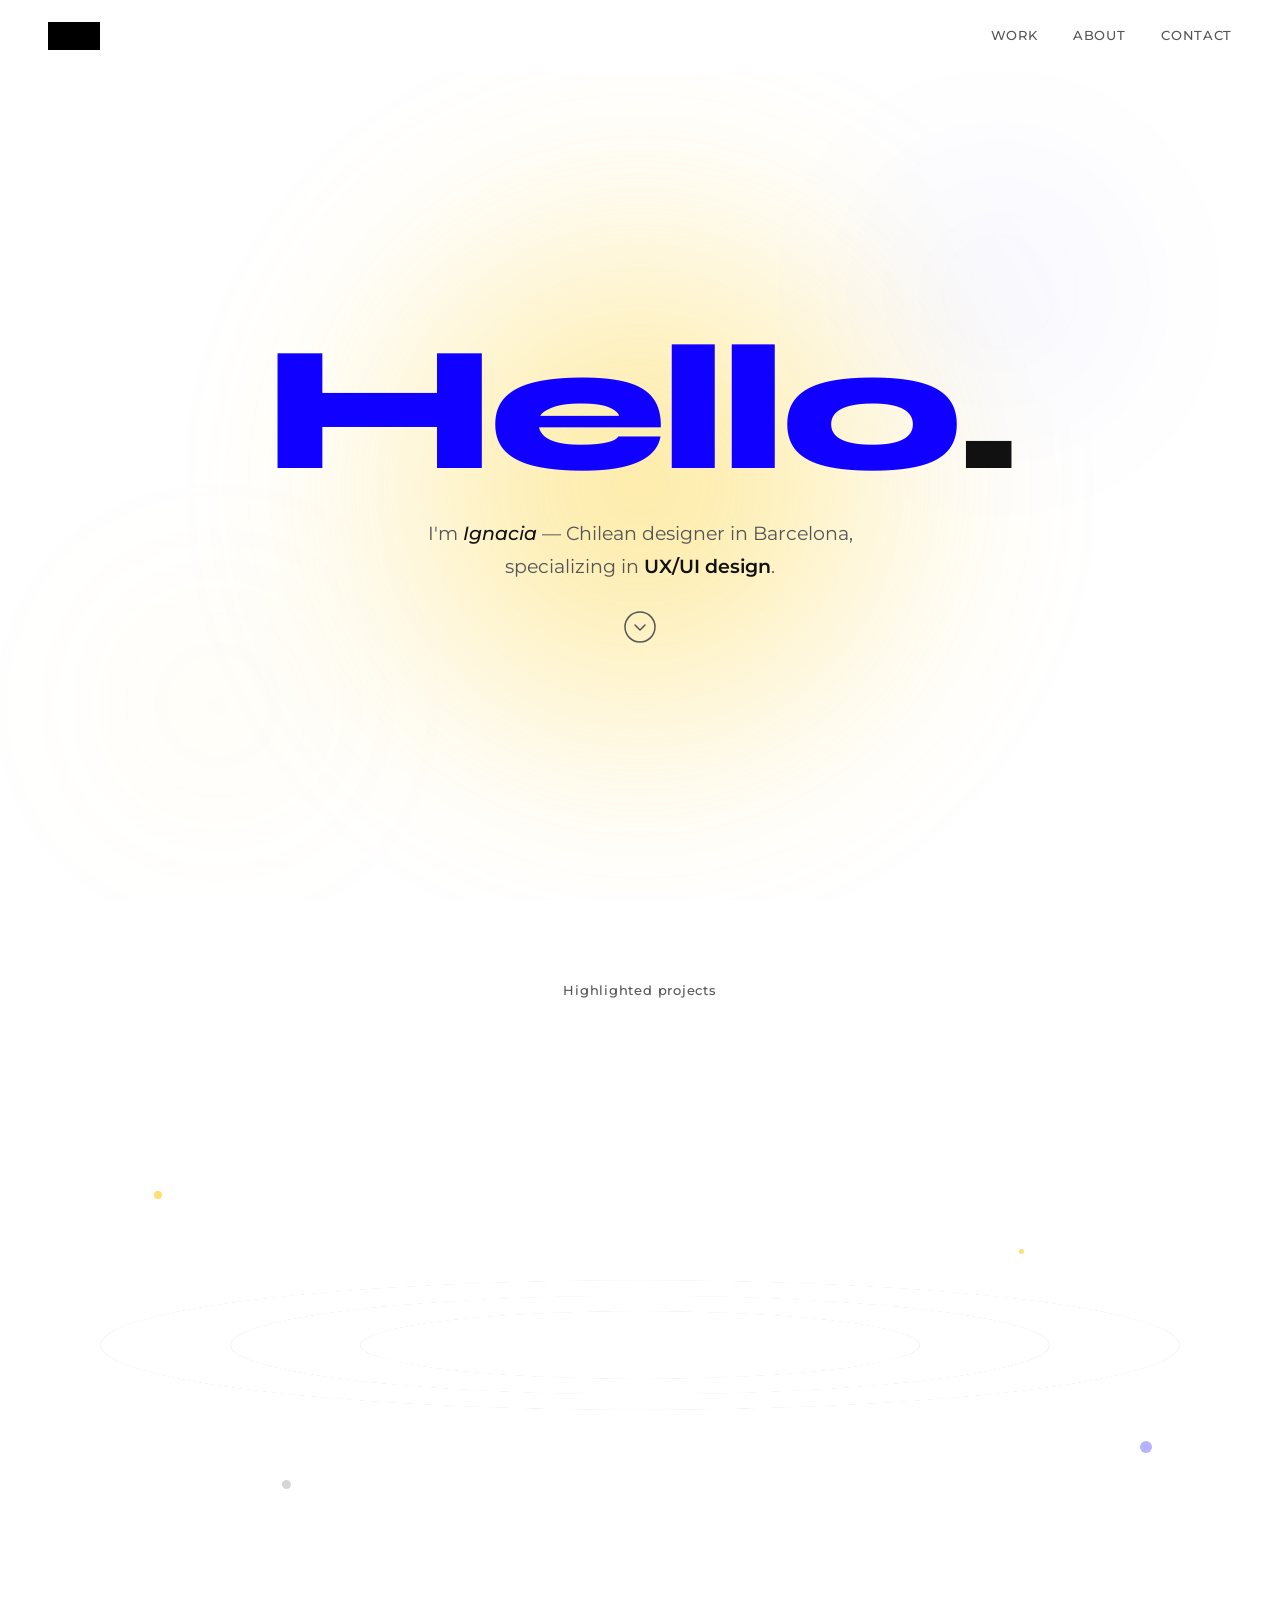
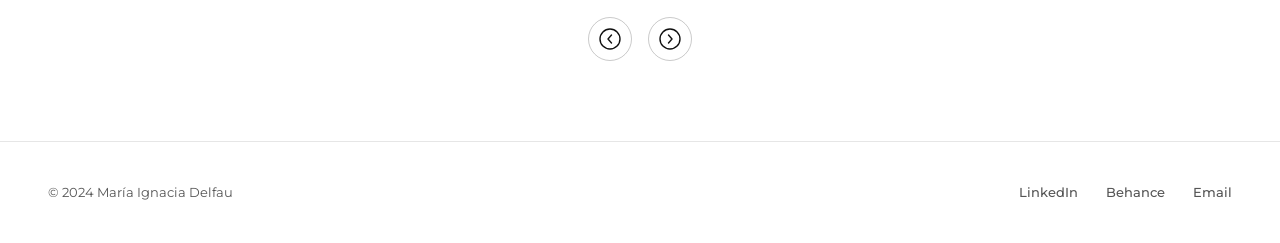
==== index.html @ 98145376 "Update index.html" ====
<!DOCTYPE html>
<html lang="en">
<head>
  <meta charset="UTF-8" />
  <meta name="viewport" content="width=device-width, initial-scale=1.0" />
  <meta name="description" content="María Ignacia Delfau — UX/UI Designer based in Barcelona" />
  <title>María Ignacia Delfau — UX/UI Designer</title>
  <link rel="stylesheet" href="css/style.css" />
  <link rel="preconnect" href="https://fonts.googleapis.com" />
  <link rel="preconnect" href="https://fonts.gstatic.com" crossorigin />
  <link href="https://fonts.googleapis.com/css2?family=Montserrat:ital,wght@0,300;0,400;0,500;0,600;1,400&family=Syne:wght@700;800&display=swap" rel="stylesheet" />
</head>
<body>

  <!-- NAV -->
  <header role="banner">
    <nav class="nav" aria-label="Main navigation">
      <a href="index.html" class="nav-logo" aria-label="Home">
        <img src="assets/images/logo.png" alt="María Ignacia Delfau" class="logo-img" />
      </a>
      <div class="nav-links">
        <a href="#work">Work</a>
        <a href="about.html">About</a>
        <a href="mailto:hello@mid.design">Contact</a>
      </div>
      <button class="nav-toggle" aria-label="Toggle menu" aria-expanded="false" aria-controls="mobile-menu">
        <span></span><span></span>
      </button>
    </nav>
    <div class="mobile-menu" id="mobile-menu" aria-hidden="true">
      <a href="#work">Work</a>
      <a href="about.html">About</a>
      <a href="mailto:hello@mid.design">Contact</a>
    </div>
  </header>

  <main id="main-content">

    <!-- ======= HERO ======= -->
    <section class="hero" aria-label="Introduction">
      <div class="gradient-bg" aria-hidden="true">
        <div class="orb orb-1"></div>
        <div class="orb orb-2"></div>
        <div class="orb orb-3"></div>
      </div>
      <div class="hero-content">
        <h1 class="hello-word" aria-label="Hello">
          <span class="h-letter" style="--i:0">H</span><span
          class="h-letter" style="--i:1">e</span><span
          class="h-letter" style="--i:2">l</span><span
          class="h-letter" style="--i:3">l</span><span
          class="h-letter h-o" style="--i:4">o<span class="face-bubble" aria-hidden="true"><img src="assets/images/face.jpg" alt="" /></span></span><span
          class="h-period" style="--i:5" aria-hidden="true">.</span>
        </h1>
        <p class="hero-sub">
          I'm <em>Ignacia</em> — Chilean designer in Barcelona,<br />
          specializing in <strong>UX/UI design</strong>.
        </p>
        <a href="#work" class="hero-scroll" aria-label="Scroll to work">
          <svg width="32" height="32" viewBox="0 0 32 32" fill="none" aria-hidden="true">
            <circle cx="16" cy="16" r="15" stroke="currentColor" stroke-width="1.5"/>
            <path d="M11 14l5 5 5-5" stroke="currentColor" stroke-width="1.5" stroke-linecap="round" stroke-linejoin="round"/>
          </svg>
        </a>
      </div>
    </section>

    <!-- ======= SOLAR CAROUSEL ======= -->
    <section class="work-section" id="work" aria-label="Selected work">
      <p class="carousel-label" aria-hidden="true">Highlighted projects</p>
      <div class="carousel-title-wrap">
        <h2 class="carousel-active-title" id="carousel-title">&nbsp;</h2>
      </div>

      <div class="solar-wrap">
        <!-- Decorative orbital rings -->
        <div class="orbit-deco" aria-hidden="true">
          <div class="ring ring-1"></div>
          <div class="ring ring-2"></div>
          <div class="ring ring-3"></div>
          <!-- Floating dots (planets) -->
          <div class="planet p-1"></div>
          <div class="planet p-2"></div>
          <div class="planet p-3"></div>
          <div class="planet p-4"></div>
        </div>

        <div class="solar-track" id="solar-track" role="list">
          <!-- Cards injected by JS -->
        </div>
      </div>

      <div class="carousel-controls" role="group" aria-label="Carousel navigation">
        <button class="carousel-btn" id="carousel-prev" aria-label="Previous project">
          <svg width="22" height="22" viewBox="0 0 22 22" fill="none" aria-hidden="true">
            <circle cx="11" cy="11" r="10" stroke="currentColor" stroke-width="1.4"/>
            <path d="M12.5 7L9 11l3.5 4" stroke="currentColor" stroke-width="1.4" stroke-linecap="round" stroke-linejoin="round"/>
          </svg>
        </button>
        <button class="carousel-btn" id="carousel-next" aria-label="Next project">
          <svg width="22" height="22" viewBox="0 0 22 22" fill="none" aria-hidden="true">
            <circle cx="11" cy="11" r="10" stroke="currentColor" stroke-width="1.4"/>
            <path d="M9.5 7L13 11l-3.5 4" stroke="currentColor" stroke-width="1.4" stroke-linecap="round" stroke-linejoin="round"/>
          </svg>
        </button>
      </div>

      <!-- Accessible list (screen readers only) -->
      <nav class="sr-only" aria-label="All projects" id="projects-a11y-list"></nav>
    </section>

  </main>

  <footer class="footer" role="contentinfo">
    <div class="footer-inner">
      <p class="footer-copy">© 2024 María Ignacia Delfau</p>
      <nav class="footer-links" aria-label="Footer navigation">
        <a href="https://linkedin.com" target="_blank" rel="noopener noreferrer">LinkedIn</a>
        <a href="https://behance.net" target="_blank" rel="noopener noreferrer">Behance</a>
        <a href="mailto:hello@mid.design">Email</a>
      </nav>
    </div>
  </footer>

  <!-- PASSWORD MODAL -->
  <div class="modal-overlay" id="password-modal" role="dialog" aria-modal="true" aria-labelledby="modal-title" aria-hidden="true">
    <div class="modal-box">
      <button class="modal-close" id="modal-close" aria-label="Close">
        <svg width="20" height="20" viewBox="0 0 20 20" fill="none" aria-hidden="true"><path d="M5 5l10 10M15 5l-10 10" stroke="currentColor" stroke-width="1.5" stroke-linecap="round"/></svg>
      </button>
      <h2 class="modal-title" id="modal-title">This project is private</h2>
      <p class="modal-desc">Enter the password to access <strong id="modal-project-name"></strong>.</p>
      <div class="modal-form">
        <label for="modal-password" class="sr-only">Password</label>
        <input type="password" id="modal-password" class="modal-input" placeholder="Enter password" autocomplete="current-password" />
        <button class="btn-primary" id="modal-submit">Access →</button>
      </div>
      <p class="modal-error" id="modal-error" role="alert" aria-live="polite"></p>
    </div>
  </div>

  <script src="js/main.js"></script>
</body>
</html>
---- css/style.css ----
/* ============================================================
   PORTFOLIO V3 — María Ignacia Delfau
   ============================================================ */

*, *::before, *::after { box-sizing: border-box; margin: 0; padding: 0; }
html { scroll-behavior: smooth; -webkit-text-size-adjust: 100%; }

:root {
  --bg:           #FFFFFF;
  --ink:          #111111;
  --ink-muted:    #555555;
  --ink-faint:    #999999;
  --blue:         #1000FF;
  --blue-a11y:    #0500CC;
  --yellow:       #FAC601;
  --border:       rgba(17,17,17,0.10);
  --border-hover: rgba(17,17,17,0.22);

  --font-body:    'Montserrat', sans-serif;
  --font-display: 'Syne', sans-serif;
  --nav-h:        72px;
  --ease-out:     cubic-bezier(0.16, 1, 0.3, 1);
  --ease-io:      cubic-bezier(0.65, 0, 0.35, 1);
}

body {
  background: var(--bg);
  color: var(--ink);
  font-family: var(--font-body);
  font-size: 16px;
  line-height: 1.6;
  overflow-x: hidden;
}

img { display: block; max-width: 100%; }
a   { color: inherit; text-decoration: none; }

.sr-only {
  position: absolute; width: 1px; height: 1px; padding: 0;
  margin: -1px; overflow: hidden; clip: rect(0,0,0,0);
  white-space: nowrap; border: 0;
}

:focus-visible {
  outline: 2px solid var(--blue-a11y);
  outline-offset: 3px;
  border-radius: 2px;
}

/* ============================================================
   NAV
   ============================================================ */
header { position: sticky; top: 0; z-index: 100; }

.nav {
  height: var(--nav-h);
  display: flex; align-items: center; justify-content: space-between;
  padding: 0 48px;
  background: rgba(255,255,255,0.93);
  backdrop-filter: blur(14px);
  -webkit-backdrop-filter: blur(14px);
  border-bottom: 1px solid transparent;
  transition: border-color 0.3s ease;
}
.nav.scrolled { border-color: var(--border); }

/* ---- LOGO IMAGE with kinetic entrance animation ---- */
.nav-logo { display: flex; align-items: center; }

.logo-img {
  height: 28px;
  width: auto;
  display: block;
  /* Initial state — hidden, exploded apart */
  opacity: 0;
  filter: blur(8px);
  transform: scale(0.6) skewX(-12deg);
  animation: logo-enter 1.1s var(--ease-out) 0.2s forwards;
}

@keyframes logo-enter {
  0% {
    opacity: 0;
    filter: blur(8px);
    transform: scale(0.6) skewX(-12deg) translateX(-20px);
    letter-spacing: 0.4em;
  }
  40% {
    opacity: 1;
    filter: blur(2px);
    transform: scale(1.04) skewX(-4deg) translateX(4px);
  }
  65% {
    filter: blur(0px);
    transform: scale(0.98) skewX(1deg) translateX(-1px);
  }
  100% {
    opacity: 1;
    filter: blur(0px);
    transform: scale(1) skewX(0deg) translateX(0);
  }
}

/* Subtle hover: logo shimmers */
.nav-logo:hover .logo-img {
  animation: logo-shimmer 0.5s var(--ease-out) forwards;
}
@keyframes logo-shimmer {
  0%   { transform: scale(1) skewX(0deg); filter: brightness(1); }
  40%  { transform: scale(1.05) skewX(-3deg); filter: brightness(1.15); }
  100% { transform: scale(1) skewX(0deg); filter: brightness(1); }
}

/* Nav links */
.nav-links { display: flex; gap: 36px; }
.nav-links a {
  font-size: 13px; font-weight: 500;
  letter-spacing: 0.05em; text-transform: uppercase;
  color: var(--ink-muted);
  position: relative;
  transition: color 0.2s;
}
.nav-links a::after {
  content: '';
  position: absolute; bottom: -3px; left: 0;
  height: 1.5px; width: 0;
  background: var(--blue-a11y);
  transition: width 0.3s var(--ease-out);
}
.nav-links a:hover { color: var(--ink); }
.nav-links a:hover::after { width: 100%; }

/* Mobile toggle */
.nav-toggle {
  display: none;
  flex-direction: column; gap: 5px; justify-content: center;
  background: none; border: none; cursor: pointer; padding: 4px;
  width: 32px; height: 32px;
}
.nav-toggle span {
  display: block; height: 1.5px; background: var(--ink);
  transition: transform 0.3s var(--ease-out), opacity 0.3s ease;
  transform-origin: center;
}
.nav-toggle[aria-expanded="true"] span:first-child  { transform: translateY(6.5px) rotate(45deg); }
.nav-toggle[aria-expanded="true"] span:last-child   { transform: translateY(-6.5px) rotate(-45deg); }

.mobile-menu {
  display: none; flex-direction: column;
  background: var(--bg); border-bottom: 1px solid var(--border);
  padding: 16px 48px 24px; gap: 20px;
}
.mobile-menu.open { display: flex; }
.mobile-menu a {
  font-size: 22px; font-weight: 700; color: var(--ink);
  transition: color 0.2s;
}
.mobile-menu a:hover { color: var(--blue-a11y); }

/* ============================================================
   HERO
   ============================================================ */
.hero {
  position: relative;
  min-height: calc(100vh - var(--nav-h));
  display: flex; align-items: center; justify-content: center;
  overflow: hidden; text-align: center;
}

/* Gradient orbs */
.gradient-bg { position: absolute; inset: 0; pointer-events: none; overflow: hidden; }
.orb {
  position: absolute; border-radius: 50%; filter: blur(90px);
}
.orb-1 {
  width: 60vw; height: 60vw;
  background: radial-gradient(circle, #FAC601 0%, transparent 65%);
  top: 50%; left: 50%; transform: translate(-50%, -50%);
  opacity: 0.45;
  animation: orb-pulse 9s ease-in-out infinite alternate;
}
.orb-2 {
  width: 28vw; height: 28vw;
  background: radial-gradient(circle, #1000FF1A 0%, transparent 70%);
  top: 5%; right: 8%; opacity: 0.6;
  animation: orb-drift 12s ease-in-out infinite alternate;
}
.orb-3 {
  width: 24vw; height: 24vw;
  background: radial-gradient(circle, #FAC60128 0%, transparent 70%);
  bottom: 5%; left: 5%; opacity: 0.5;
  animation: orb-drift 15s ease-in-out infinite alternate-reverse;
}

@media (prefers-reduced-motion: no-preference) {
  @keyframes orb-pulse {
    0%   { transform: translate(-50%,-50%) scale(0.8); opacity: 0.35; }
    100% { transform: translate(-50%,-50%) scale(1.1); opacity: 0.55; }
  }
  @keyframes orb-drift {
    0%   { transform: translate(0,0) scale(1); }
    100% { transform: translate(4vw,-4vh) scale(1.1); }
  }
}
@media (prefers-reduced-motion: reduce) {
  .orb, .logo-img { animation: none !important; }
  .logo-img { opacity: 1; filter: none; transform: none; }
}

/* Hero content */
.hero-content {
  position: relative; z-index: 1;
  padding: 40px 24px;
  display: flex; flex-direction: column; align-items: center; gap: 28px;
}

/* HELLO */
.hello-word {
  font-family: var(--font-display);
  font-weight: 800;
  font-size: clamp(80px, 14vw, 200px);
  line-height: 0.9;
  letter-spacing: -0.03em;
  color: var(--blue);
  display: flex; align-items: baseline;
  cursor: default; user-select: none;
}

.h-letter {
  display: inline-block;
  position: relative;
  opacity: 0;
  transform: translateY(30px) rotate(-4deg);
  animation: letter-in 0.5s var(--ease-out) calc(0.5s + var(--i) * 0.07s) forwards;
  transition: color 0.15s ease;
}

@keyframes letter-in {
  to { opacity: 1; transform: translateY(0) rotate(0deg); }
}

.h-letter:hover {
  color: var(--ink);
  transform: translateY(-6px) scale(1.06) !important;
  transition: color 0.1s ease, transform 0.2s var(--ease-out);
}

.h-period {
  display: inline-block;
  color: var(--ink);
  opacity: 0;
  animation: letter-in 0.5s var(--ease-out) calc(0.5s + 5 * 0.07s) forwards;
}

/* O face bubble */
.h-o { position: relative; }
.face-bubble {
  position: absolute;
  top: 50%; left: 50%;
  transform: translate(-50%, -50%) scale(0);
  width: 0.65em; height: 0.65em;
  border-radius: 50%; overflow: hidden;
  opacity: 0; pointer-events: none;
  transition: transform 0.38s var(--ease-out), opacity 0.28s ease;
  z-index: 10;
  box-shadow: 0 8px 32px rgba(0,0,0,0.22);
}
.h-o:hover .face-bubble {
  transform: translate(-50%, -50%) scale(1.1);
  opacity: 1;
}
.face-bubble img { width: 100%; height: 100%; object-fit: cover; border-radius: 50%; }

/* Hero sub */
.hero-sub {
  font-size: clamp(15px, 1.8vw, 19px);
  font-weight: 400; color: var(--ink-muted);
  line-height: 1.7; max-width: 440px;
  opacity: 0;
  animation: fade-up 0.7s var(--ease-out) 1.1s forwards;
}
.hero-sub em   { font-style: italic; color: var(--ink); font-weight: 500; }
.hero-sub strong { font-weight: 600; color: var(--ink); }

@keyframes fade-up {
  from { opacity: 0; transform: translateY(16px); }
  to   { opacity: 1; transform: translateY(0); }
}

.hero-scroll {
  color: var(--ink-muted);
  display: inline-flex;
  opacity: 0;
  animation: fade-up 0.6s var(--ease-out) 1.4s forwards,
             bounce-down 2.2s ease-in-out 2s infinite;
  transition: color 0.2s ease;
}
.hero-scroll:hover { color: var(--ink); }

@keyframes bounce-down {
  0%, 100% { transform: translateY(0); }
  50%       { transform: translateY(7px); }
}
@media (prefers-reduced-motion: reduce) {
  .hero-scroll { animation: fade-up 0.6s var(--ease-out) 1.4s forwards; }
  .h-letter, .h-period, .hero-sub { animation: none; opacity: 1; transform: none; }
}

/* ============================================================
   SOLAR CAROUSEL
   ============================================================ */
.work-section {
  padding: 80px 0 60px;
  overflow: hidden;
  position: relative;
}

.carousel-label {
  text-align: center;
  font-size: 13px; font-weight: 500;
  letter-spacing: 0.06em;
  color: var(--ink-muted);
  margin-bottom: 8px;
}

.carousel-title-wrap {
  text-align: center;
  min-height: 80px;
  display: flex; align-items: center; justify-content: center;
  margin-bottom: 16px;
  padding: 0 24px;
}

.carousel-active-title {
  font-family: var(--font-display);
  font-size: clamp(32px, 6vw, 88px);
  font-weight: 800;
  letter-spacing: -0.03em;
  color: var(--ink);
  line-height: 1;
  transition: opacity 0.3s ease, transform 0.3s var(--ease-out);
}
.carousel-active-title.changing {
  opacity: 0;
  transform: translateY(8px) scale(0.97);
}

/* ---- Solar wrap: relative container for the orbit deco + track ---- */
.solar-wrap {
  position: relative;
  width: 100%;
  height: 480px;
  display: flex; align-items: center; justify-content: center;
}

/* ---- Decorative orbital rings ---- */
.orbit-deco {
  position: absolute;
  inset: 0;
  pointer-events: none;
  display: flex; align-items: center; justify-content: center;
}

.ring {
  position: absolute;
  border-radius: 50%;
  border: 1px solid rgba(17,17,17,0.06);
}
.ring-1 { width: 560px; height: 220px; transform: rotateX(72deg); }
.ring-2 { width: 820px; height: 320px; transform: rotateX(72deg); }
.ring-3 { width: 1080px; height: 420px; transform: rotateX(72deg); }

/* Floating planet dots */
.planet {
  position: absolute;
  border-radius: 50%;
  background: var(--yellow);
  opacity: 0.55;
}
.p-1 { width: 8px;  height: 8px;  top: 18%; left: 12%; animation: planet-float 7s ease-in-out infinite; }
.p-2 { width: 12px; height: 12px; top: 70%; right: 10%; background: var(--blue); opacity: 0.3; animation: planet-float 10s ease-in-out 1s infinite reverse; }
.p-3 { width: 5px;  height: 5px;  top: 30%; right: 20%; animation: planet-float 8s ease-in-out 2s infinite; }
.p-4 { width: 9px;  height: 9px;  bottom: 20%; left: 22%; background: var(--ink-faint); opacity: 0.4; animation: planet-float 11s ease-in-out 0.5s infinite reverse; }

@keyframes planet-float {
  0%,100% { transform: translateY(0) scale(1); }
  50%      { transform: translateY(-14px) scale(1.1); }
}
@media (prefers-reduced-motion: reduce) {
  .planet, .ring { animation: none; }
}

/* ---- Solar track: the 3D carousel stage ---- */
.solar-track {
  position: relative;
  width: 100%;
  height: 100%;
  display: flex;
  align-items: center;
  justify-content: center;
  perspective: 1200px;
  perspective-origin: 50% 50%;
}

/* Each card is absolutely positioned and transformed by JS */
.solar-card {
  position: absolute;
  width: 340px;
  border-radius: 20px;
  overflow: hidden;
  cursor: pointer;
  will-change: transform, opacity;
  transition: transform 0.65s var(--ease-out),
              opacity   0.65s ease,
              box-shadow 0.4s ease,
              filter    0.65s ease;
  transform-origin: center center;
  -webkit-tap-highlight-color: transparent;
}

/* Card inner */
.solar-card-inner {
  aspect-ratio: 4/3;
  width: 100%;
  background: #EBEBEB;
  border-radius: 20px;
  overflow: hidden;
  position: relative;
}
.solar-card-inner img {
  width: 100%; height: 100%;
  object-fit: cover;
  transition: transform 0.6s var(--ease-out), filter 0.5s ease;
}

/* Locked overlay */
.card-lock-overlay {
  position: absolute; inset: 0;
  background: rgba(17,17,17,0.55);
  display: flex; flex-direction: column;
  align-items: center; justify-content: center; gap: 10px;
  opacity: 0;
  border-radius: 20px;
  transition: opacity 0.3s ease;
}
.card-lock-overlay svg { color: white; }
.card-lock-overlay span {
  color: white; font-size: 12px; font-weight: 700;
  letter-spacing: 0.1em; text-transform: uppercase;
}
.solar-card.is-active:hover .card-lock-overlay,
.solar-card.is-active:focus .card-lock-overlay { opacity: 1; }

/* Active card: center, large */
.solar-card.is-active {
  z-index: 10;
  box-shadow: 0 32px 80px rgba(0,0,0,0.22), 0 8px 24px rgba(0,0,0,0.12);
}
.solar-card.is-active .solar-card-inner img { filter: brightness(1); }
.solar-card.is-active:hover .solar-card-inner img {
  transform: scale(1.04);
  filter: brightness(0.88);
}

/* Side / back cards */
.solar-card:not(.is-active) {
  z-index: 5;
  box-shadow: 0 8px 32px rgba(0,0,0,0.10);
  pointer-events: none; /* only active is clickable */
}
.solar-card:not(.is-active) .solar-card-inner img { filter: brightness(0.75) saturate(0.7); }

/* Card footer label (visible only on active) */
.card-label {
  position: absolute; bottom: 0; left: 0; right: 0;
  padding: 20px;
  background: linear-gradient(transparent, rgba(0,0,0,0.55));
  color: white;
  border-radius: 0 0 20px 20px;
  opacity: 0;
  transform: translateY(6px);
  transition: opacity 0.35s ease, transform 0.35s var(--ease-out);
}
.solar-card.is-active:hover .card-label,
.solar-card.is-active:focus .card-label {
  opacity: 1;
  transform: translateY(0);
}
.card-label-tags {
  font-size: 11px; font-weight: 600;
  letter-spacing: 0.1em; text-transform: uppercase;
  opacity: 0.75; margin-bottom: 4px;
}
.card-label-title { font-family: var(--font-display); font-size: 18px; font-weight: 800; }

/* Carousel controls */
.carousel-controls {
  display: flex; align-items: center; justify-content: center;
  gap: 16px; padding: 32px 0 0;
}
.carousel-btn {
  background: none; border: 1.5px solid var(--border-hover);
  color: var(--ink); width: 44px; height: 44px; border-radius: 50%;
  display: flex; align-items: center; justify-content: center;
  cursor: pointer;
  transition: background 0.2s ease, border-color 0.2s ease,
              transform 0.2s ease, color 0.2s ease;
}
.carousel-btn:hover {
  background: var(--ink); color: var(--bg);
  border-color: var(--ink); transform: scale(1.08);
}
.carousel-btn:active { transform: scale(0.96); }

/* ============================================================
   FOOTER
   ============================================================ */
.footer { border-top: 1px solid var(--border); padding: 40px 48px; margin-top: 20px; }
.footer-inner {
  max-width: 1200px; margin: 0 auto;
  display: flex; justify-content: space-between; align-items: center;
  flex-wrap: wrap; gap: 12px;
}
.footer-copy { font-size: 13px; color: var(--ink-muted); }
.footer-links { display: flex; gap: 28px; }
.footer-links a {
  font-size: 13px; font-weight: 500; color: var(--ink-muted);
  transition: color 0.2s;
}
.footer-links a:hover { color: var(--ink); }

/* ============================================================
   PASSWORD MODAL
   ============================================================ */
.modal-overlay {
  position: fixed; inset: 0; z-index: 1000;
  background: rgba(17,17,17,0.6);
  backdrop-filter: blur(4px); -webkit-backdrop-filter: blur(4px);
  display: flex; align-items: center; justify-content: center; padding: 24px;
  opacity: 0; pointer-events: none;
  transition: opacity 0.25s ease;
}
.modal-overlay.open { opacity: 1; pointer-events: all; }
.modal-box {
  background: var(--bg); max-width: 420px; width: 100%; padding: 40px;
  position: relative;
  transform: translateY(18px) scale(0.97);
  transition: transform 0.35s var(--ease-out);
}
.modal-overlay.open .modal-box { transform: translateY(0) scale(1); }
.modal-close {
  position: absolute; top: 16px; right: 16px;
  background: none; border: none; cursor: pointer; padding: 6px;
  color: var(--ink-muted);
  transition: color 0.2s, transform 0.2s;
}
.modal-close:hover { color: var(--ink); transform: rotate(90deg); }
.modal-title { font-family: var(--font-display); font-size: 22px; font-weight: 800; margin-bottom: 8px; }
.modal-desc { font-size: 14px; color: var(--ink-muted); margin-bottom: 24px; line-height: 1.6; }
.modal-form { display: flex; gap: 8px; flex-wrap: wrap; }
.modal-input {
  flex: 1; min-width: 150px; height: 44px; padding: 0 16px;
  border: 1.5px solid var(--border-hover);
  background: var(--bg); color: var(--ink);
  font-family: var(--font-body); font-size: 15px; outline: none;
  transition: border-color 0.2s, box-shadow 0.2s;
}
.modal-input:focus { border-color: var(--blue-a11y); box-shadow: 0 0 0 3px rgba(5,0,204,0.12); }
.btn-primary {
  height: 44px; padding: 0 22px;
  background: var(--ink); color: var(--bg); border: none; cursor: pointer;
  font-family: var(--font-body); font-size: 14px; font-weight: 600;
  transition: background 0.2s, transform 0.15s;
}
.btn-primary:hover { background: var(--blue-a11y); }
.btn-primary:active { transform: scale(0.98); }
.modal-error { margin-top: 12px; font-size: 13px; font-weight: 600; color: #C8000A; min-height: 18px; }

/* ============================================================
   PROJECT PAGE
   ============================================================ */
.project-page-hero {
  position: relative; width: 100%; height: 70vh; min-height: 480px;
  overflow: hidden; background: #111;
}
.project-page-hero img {
  width: 100%; height: 100%; object-fit: cover;
  transition: transform 0.8s var(--ease-out);
}
.project-page-hero:hover img { transform: scale(1.03); }
.project-page-hero-overlay {
  position: absolute; inset: 0;
  background: linear-gradient(to bottom, transparent 35%, rgba(17,17,17,0.62) 100%);
}
.project-page-hero-text {
  position: absolute; bottom: 56px; left: 56px; color: white;
}
.project-page-hero-text .eyebrow {
  display: block; font-size: 11px; font-weight: 700;
  letter-spacing: 0.16em; text-transform: uppercase; opacity: 0.7; margin-bottom: 12px;
}
.project-page-hero-text h1 {
  font-family: var(--font-display);
  font-size: clamp(36px, 6vw, 80px); font-weight: 800;
  line-height: 0.95; letter-spacing: -0.03em;
}

.project-body { max-width: 1200px; margin: 0 auto; padding: 80px 56px 120px; }

.project-intro {
  display: grid; grid-template-columns: 1.5fr 1fr;
  gap: 80px; padding-bottom: 72px; margin-bottom: 72px;
  border-bottom: 1px solid var(--border); align-items: start;
}
.project-desc {
  font-family: var(--font-display);
  font-size: clamp(20px, 2.5vw, 30px); font-weight: 700;
  line-height: 1.35; letter-spacing: -0.02em;
}
.project-meta-list { display: flex; flex-direction: column; gap: 20px; padding-top: 6px; }
.project-meta-item label {
  display: block; font-size: 10px; font-weight: 700;
  letter-spacing: 0.16em; text-transform: uppercase; color: var(--ink-muted); margin-bottom: 4px;
}
.project-meta-item p { font-size: 14px; font-weight: 500; color: var(--ink); }

.project-gallery { display: flex; flex-direction: column; gap: 4px; }
.g-row { display: grid; gap: 4px; }
.g-1 { grid-template-columns: 1fr; }
.g-2 { grid-template-columns: 1fr 1fr; }
.g-3 { grid-template-columns: 1fr 1fr 1fr; }
.g-feat   { grid-template-columns: 2fr 1fr; }
.g-feat-r { grid-template-columns: 1fr 2fr; }
.g-img { overflow: hidden; background: #EBEBEB; aspect-ratio: 16/10; }
.g-img.tall   { aspect-ratio: 4/5; }
.g-img.wide   { aspect-ratio: 21/9; }
.g-img.square { aspect-ratio: 1/1; }
.g-img img { width: 100%; height: 100%; object-fit: cover; transition: transform 0.7s var(--ease-out); }
.g-img:hover img { transform: scale(1.04); }

.project-text-block { max-width: 640px; margin: 64px 0; }
.project-text-block h2 {
  font-family: var(--font-display); font-size: clamp(20px, 2.5vw, 32px);
  font-weight: 800; margin-bottom: 16px; letter-spacing: -0.02em;
}
.project-text-block p { font-size: 17px; line-height: 1.75; color: var(--ink-muted); }

.project-nav {
  display: flex; justify-content: space-between; align-items: center;
  padding-top: 56px; margin-top: 56px; border-top: 1px solid var(--border);
}
.project-nav a {
  font-size: 13px; font-weight: 600;
  letter-spacing: 0.08em; text-transform: uppercase; color: var(--ink-muted);
  transition: color 0.2s;
}
.project-nav a:hover { color: var(--ink); }

/* ============================================================
   ABOUT PAGE
   ============================================================ */
.about-page { padding-top: var(--nav-h); }
.about-intro { display: grid; grid-template-columns: 1fr 1fr; min-height: 85vh; }
.about-intro-text {
  padding: 72px 64px;
  display: flex; flex-direction: column; justify-content: flex-end;
}
.about-headline {
  font-family: var(--font-display);
  font-size: clamp(36px, 5vw, 64px); font-weight: 800;
  line-height: 1.0; letter-spacing: -0.03em; margin-bottom: 32px;
}
.about-headline .accent { color: var(--blue-a11y); }
.about-intro-text p { font-size: 18px; font-weight: 400; line-height: 1.7; color: var(--ink-muted); max-width: 420px; }
.about-intro-photo { position: relative; overflow: hidden; background: #111; }
.about-intro-photo img {
  width: 100%; height: 100%; object-fit: cover; filter: grayscale(15%);
  transition: filter 0.6s ease, transform 0.8s var(--ease-out);
}
.about-intro-photo:hover img { filter: grayscale(0%); transform: scale(1.03); }

.about-details {
  padding: 80px 64px 120px; max-width: 1200px; margin: 0 auto;
  display: grid; grid-template-columns: 1.5fr 1fr; gap: 80px;
}
.about-bio p { font-size: 18px; line-height: 1.8; color: var(--ink-muted); }
.about-bio p + p { margin-top: 20px; }
.about-bio a {
  display: inline-flex; align-items: center; gap: 6px; margin-top: 28px;
  font-size: 14px; font-weight: 600; color: var(--ink);
  border-bottom: 1.5px solid var(--ink); padding-bottom: 2px;
  transition: color 0.2s, border-color 0.2s;
}
.about-bio a:hover { color: var(--blue-a11y); border-color: var(--blue-a11y); }
.about-sidebar h3 {
  font-size: 10px; font-weight: 700; letter-spacing: 0.16em;
  text-transform: uppercase; color: var(--ink-muted); margin-bottom: 16px;
}
.skills-pills { list-style: none; display: flex; flex-wrap: wrap; gap: 8px; margin-bottom: 48px; }
.skills-pills li {
  font-size: 13px; font-weight: 500; padding: 7px 16px;
  border: 1.5px solid var(--border-hover); color: var(--ink);
  transition: background 0.2s, border-color 0.2s, color 0.2s; cursor: default;
}
.skills-pills li:hover { background: var(--ink); color: var(--bg); border-color: var(--ink); }
.about-cta {
  display: inline-block; background: var(--ink); color: var(--bg);
  font-size: 14px; font-weight: 600; padding: 14px 28px;
  transition: background 0.2s, transform 0.15s;
}
.about-cta:hover { background: var(--blue-a11y); }
.about-cta:active { transform: scale(0.98); }

/* ============================================================
   SCROLL REVEAL
   ============================================================ */
.reveal {
  opacity: 0; transform: translateY(24px);
  transition: opacity 0.7s var(--ease-out), transform 0.7s var(--ease-out);
}
.reveal.visible { opacity: 1; transform: none; }

/* ============================================================
   RESPONSIVE
   ============================================================ */
@media (max-width: 900px) {
  .nav { padding: 0 24px; }
  .nav-links { display: none; }
  .nav-toggle { display: flex; }
  .footer { padding: 32px 24px; }
  .footer-inner { flex-direction: column; align-items: flex-start; }
  .solar-wrap { height: 380px; }
  .solar-card { width: 260px; }
  .ring-2, .ring-3 { display: none; }
  .project-body { padding: 48px 24px 80px; }
  .project-intro { grid-template-columns: 1fr; gap: 40px; }
  .g-2, .g-feat, .g-feat-r { grid-template-columns: 1fr; }
  .project-page-hero-text { left: 24px; bottom: 28px; }
  .about-intro { grid-template-columns: 1fr; min-height: auto; }
  .about-intro-photo { height: 55vw; }
  .about-intro-text { padding: 48px 24px; }
  .about-details { grid-template-columns: 1fr; padding: 48px 24px 80px; gap: 48px; }
}
@media (max-width: 600px) {
  .hello-word { font-size: clamp(64px, 22vw, 110px); }
  .solar-card { width: 210px; }
  .g-3 { grid-template-columns: 1fr; }
}
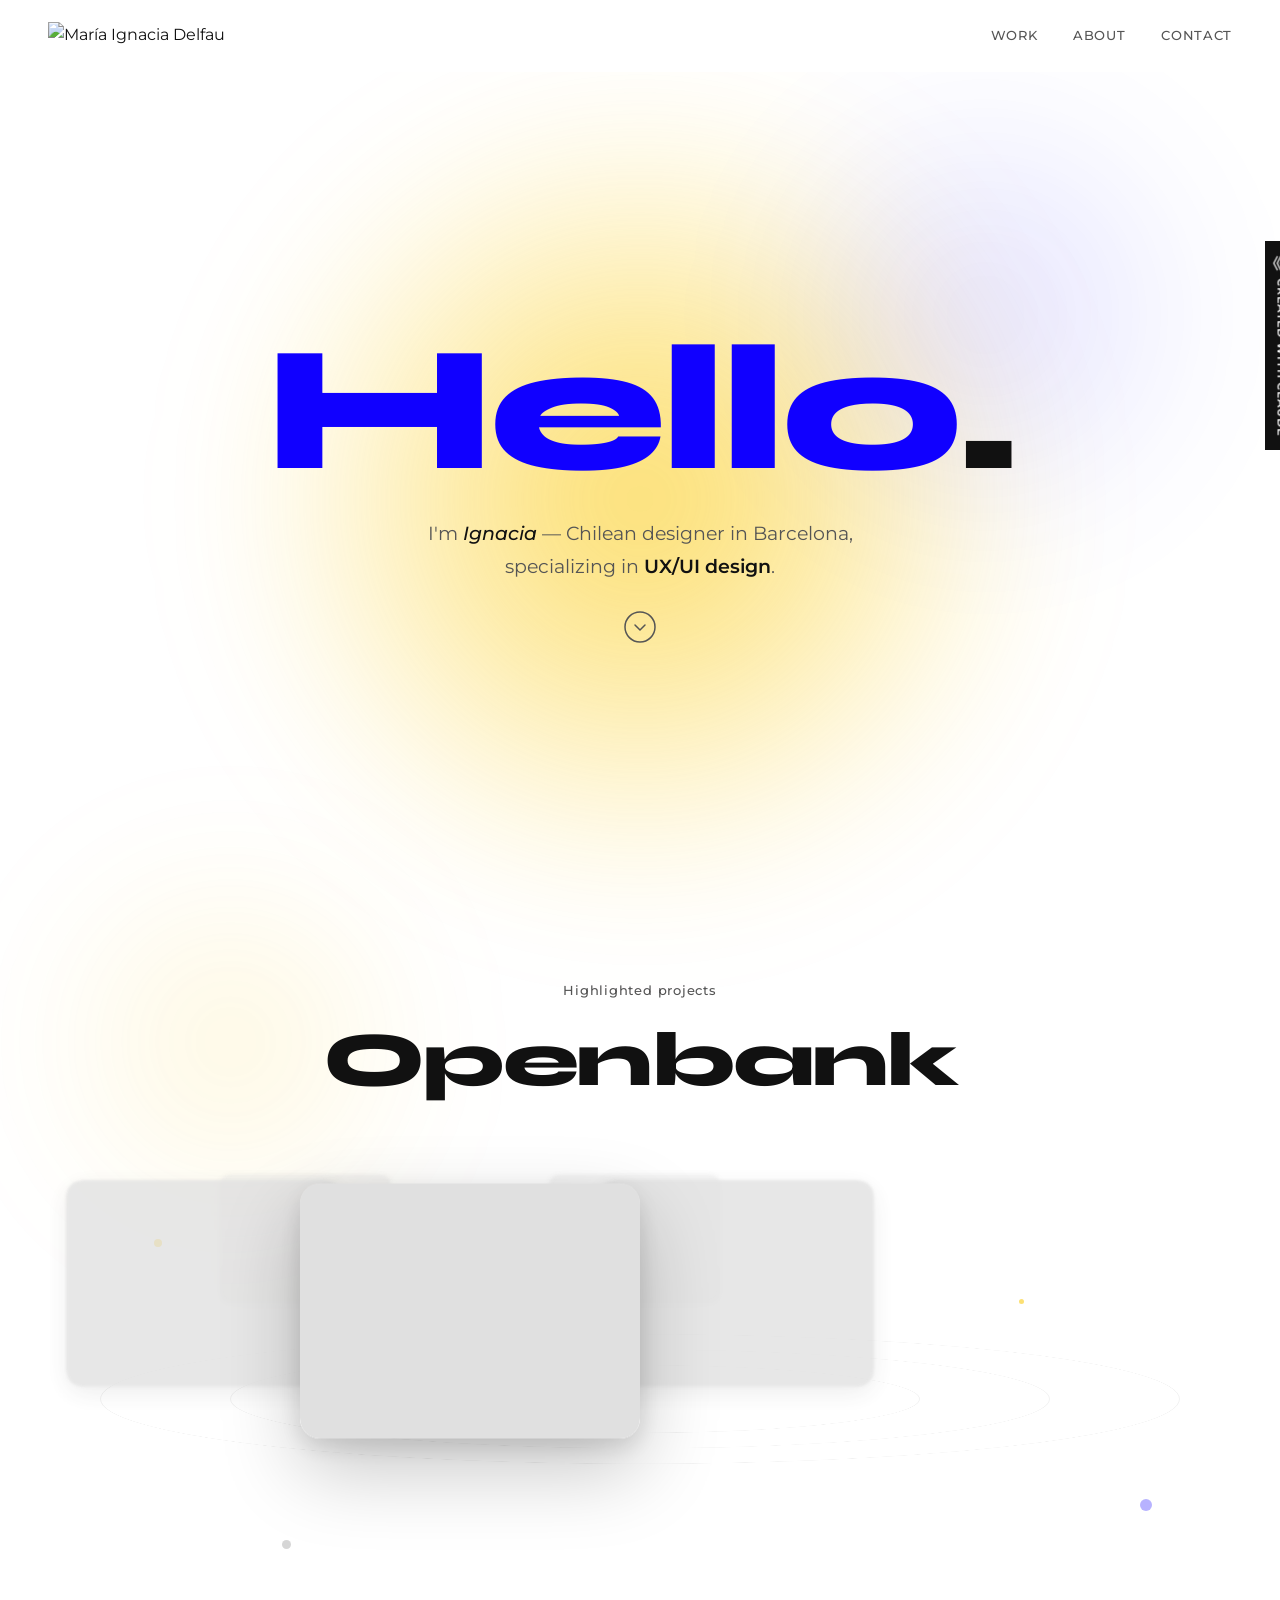
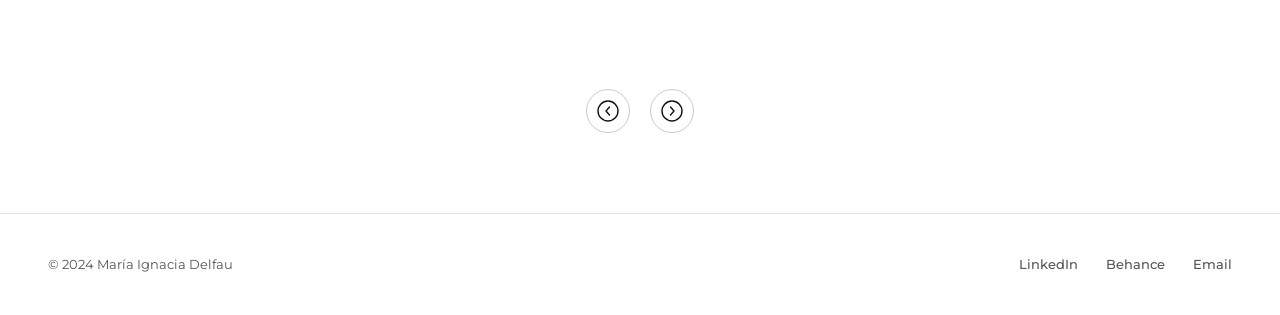
==== commit b3690063: "Update index.html" ====
--- a/index.html
+++ b/index.html
@@ -139,6 +139,14 @@
     </div>
   </div>
 
+  <!-- Created with Claude badge -->
+  <a class="claude-badge" href="https://claude.ai" target="_blank" rel="noopener noreferrer" aria-label="Created with Claude by Anthropic">
+    <svg class="claude-badge-icon" width="16" height="16" viewBox="0 0 24 24" fill="none" aria-hidden="true">
+      <path d="M12 2L2 7l10 5 10-5-10-5zM2 17l10 5 10-5M2 12l10 5 10-5" stroke="currentColor" stroke-width="1.8" stroke-linecap="round" stroke-linejoin="round"/>
+    </svg>
+    <span>Created with Claude</span>
+  </a>
+
   <script src="js/main.js"></script>
 </body>
 </html>
--- a/css/style.css
+++ b/css/style.css
@@ -158,50 +158,56 @@
 .mobile-menu a:hover { color: var(--blue-a11y); }
 
 /* ============================================================
-   HERO
+   HERO  +  gradient that bleeds into the next section
    ============================================================ */
 .hero {
   position: relative;
   min-height: calc(100vh - var(--nav-h));
   display: flex; align-items: center; justify-content: center;
-  overflow: hidden; text-align: center;
-}
-
-/* Gradient orbs */
-.gradient-bg { position: absolute; inset: 0; pointer-events: none; overflow: hidden; }
+  /* NO overflow:hidden — let orbs bleed down into work section */
+  text-align: center;
+}
+
+/* Gradient orbs — bigger, more visible, faster */
+.gradient-bg {
+  position: absolute;
+  /* Extend below hero so the gradient bleeds into the carousel section */
+  top: 0; left: 0; right: 0; bottom: -240px;
+  pointer-events: none;
+  overflow: visible;
+}
 .orb {
-  position: absolute; border-radius: 50%; filter: blur(90px);
+  position: absolute; border-radius: 50%; filter: blur(80px);
 }
 .orb-1 {
-  width: 60vw; height: 60vw;
-  background: radial-gradient(circle, #FAC601 0%, transparent 65%);
-  top: 50%; left: 50%; transform: translate(-50%, -50%);
-  opacity: 0.45;
-  animation: orb-pulse 9s ease-in-out infinite alternate;
+  width: 70vw; height: 70vw;
+  background: radial-gradient(circle, #FAC601 0%, #FAC60100 62%);
+  top: 40%; left: 50%; transform: translate(-50%, -50%);
+  opacity: 0.65;
+  animation: orb-pulse 5s ease-in-out infinite alternate;
 }
 .orb-2 {
-  width: 28vw; height: 28vw;
-  background: radial-gradient(circle, #1000FF1A 0%, transparent 70%);
-  top: 5%; right: 8%; opacity: 0.6;
-  animation: orb-drift 12s ease-in-out infinite alternate;
+  width: 38vw; height: 38vw;
+  background: radial-gradient(circle, #1000FF33 0%, transparent 70%);
+  top: 0%; right: 4%; opacity: 0.7;
+  animation: orb-drift 7s ease-in-out infinite alternate;
 }
 .orb-3 {
-  width: 24vw; height: 24vw;
-  background: radial-gradient(circle, #FAC60128 0%, transparent 70%);
-  bottom: 5%; left: 5%; opacity: 0.5;
-  animation: orb-drift 15s ease-in-out infinite alternate-reverse;
-}
-
-@media (prefers-reduced-motion: no-preference) {
-  @keyframes orb-pulse {
-    0%   { transform: translate(-50%,-50%) scale(0.8); opacity: 0.35; }
-    100% { transform: translate(-50%,-50%) scale(1.1); opacity: 0.55; }
-  }
-  @keyframes orb-drift {
-    0%   { transform: translate(0,0) scale(1); }
-    100% { transform: translate(4vw,-4vh) scale(1.1); }
-  }
-}
+  width: 32vw; height: 32vw;
+  background: radial-gradient(circle, #FAC60144 0%, transparent 70%);
+  bottom: -10%; left: 2%; opacity: 0.6;
+  animation: orb-drift 9s ease-in-out infinite alternate-reverse;
+}
+
+@keyframes orb-pulse {
+  0%   { transform: translate(-50%,-50%) scale(0.82); opacity: 0.5; }
+  100% { transform: translate(-50%,-50%) scale(1.12); opacity: 0.72; }
+}
+@keyframes orb-drift {
+  0%   { transform: translate(0,0) scale(1); }
+  100% { transform: translate(5vw,-5vh) scale(1.12); }
+}
+
 @media (prefers-reduced-motion: reduce) {
   .orb, .logo-img { animation: none !important; }
   .logo-img { opacity: 1; filter: none; transform: none; }
@@ -311,8 +317,9 @@
    ============================================================ */
 .work-section {
   padding: 80px 0 60px;
-  overflow: hidden;
   position: relative;
+  /* transparent so hero gradient bleeds through seamlessly */
+  background: transparent;
 }
 
 .carousel-label {
@@ -320,14 +327,15 @@
   font-size: 13px; font-weight: 500;
   letter-spacing: 0.06em;
   color: var(--ink-muted);
-  margin-bottom: 8px;
-}
-
+  margin-bottom: 12px;
+}
+
+/* equal 40px spacing between: label → title → cards → arrows */
 .carousel-title-wrap {
   text-align: center;
-  min-height: 80px;
+  min-height: 96px;
   display: flex; align-items: center; justify-content: center;
-  margin-bottom: 16px;
+  margin-bottom: 40px;
   padding: 0 24px;
 }
 
@@ -338,20 +346,23 @@
   letter-spacing: -0.03em;
   color: var(--ink);
   line-height: 1;
-  transition: opacity 0.3s ease, transform 0.3s var(--ease-out);
+  transition: opacity 0.25s ease, transform 0.25s var(--ease-out);
 }
 .carousel-active-title.changing {
   opacity: 0;
-  transform: translateY(8px) scale(0.97);
-}
-
-/* ---- Solar wrap: relative container for the orbit deco + track ---- */
+  transform: translateY(10px) scale(0.97);
+}
+
+/* ---- Solar wrap ---- */
 .solar-wrap {
   position: relative;
   width: 100%;
-  height: 480px;
+  height: 500px;
   display: flex; align-items: center; justify-content: center;
-}
+  /* cursor shows drag intent on desktop */
+  cursor: grab;
+}
+.solar-wrap.is-dragging { cursor: grabbing; }
 
 /* ---- Decorative orbital rings ---- */
 .orbit-deco {
@@ -493,10 +504,10 @@
 }
 .card-label-title { font-family: var(--font-display); font-size: 18px; font-weight: 800; }
 
-/* Carousel controls */
+/* Carousel controls — equal gap above (matches title→cards gap) */
 .carousel-controls {
   display: flex; align-items: center; justify-content: center;
-  gap: 16px; padding: 32px 0 0;
+  gap: 20px; padding: 40px 0 0;  /* 40px matches title margin-bottom */
 }
 .carousel-btn {
   background: none; border: 1.5px solid var(--border-hover);
@@ -746,3 +757,49 @@
   .solar-card { width: 210px; }
   .g-3 { grid-template-columns: 1fr; }
 }
+
+/* ============================================================
+   CLAUDE BADGE  — fixed side label
+   ============================================================ */
+.claude-badge {
+  position: fixed;
+  right: 0;
+  top: 50%;
+  transform: translateY(-50%) rotate(90deg);
+  transform-origin: right center;
+  /* shift it flush to the right edge */
+  translate: 0 0;
+
+  display: inline-flex;
+  align-items: center;
+  gap: 7px;
+  padding: 7px 14px;
+  background: var(--ink);
+  color: var(--bg);
+  font-family: var(--font-body);
+  font-size: 11px;
+  font-weight: 600;
+  letter-spacing: 0.08em;
+  text-transform: uppercase;
+  text-decoration: none;
+  z-index: 90;
+  white-space: nowrap;
+
+  /* Position: after rotation, anchor right edge to viewport right */
+  right: -1px;
+  border-radius: 6px 6px 0 0; /* rounds the top (which faces right after rotation) */
+  transition: background 0.2s ease, color 0.2s ease, gap 0.2s ease;
+}
+.claude-badge:hover {
+  background: var(--blue-a11y);
+  gap: 10px;
+}
+.claude-badge-icon {
+  flex-shrink: 0;
+  transition: transform 0.3s var(--ease-out);
+}
+.claude-badge:hover .claude-badge-icon { transform: rotate(15deg) scale(1.1); }
+
+@media (max-width: 600px) {
+  .claude-badge { display: none; }
+}
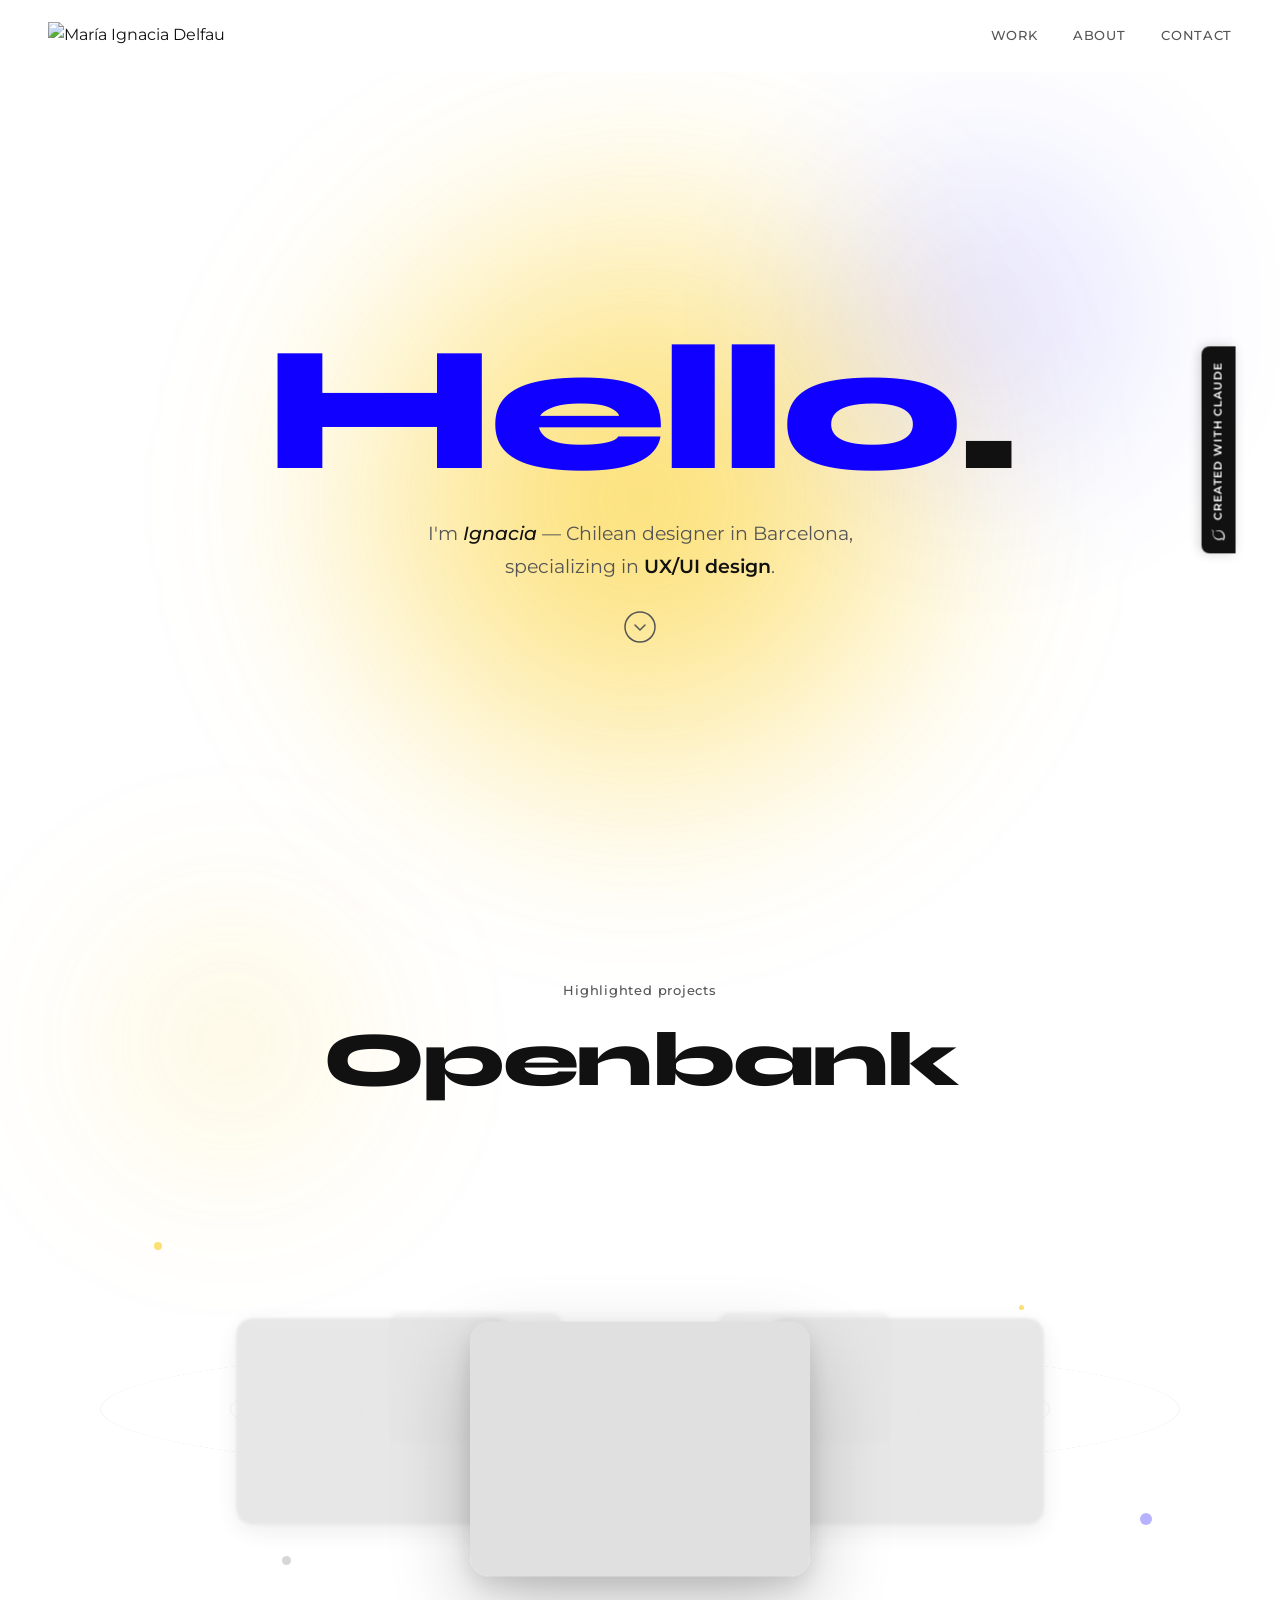
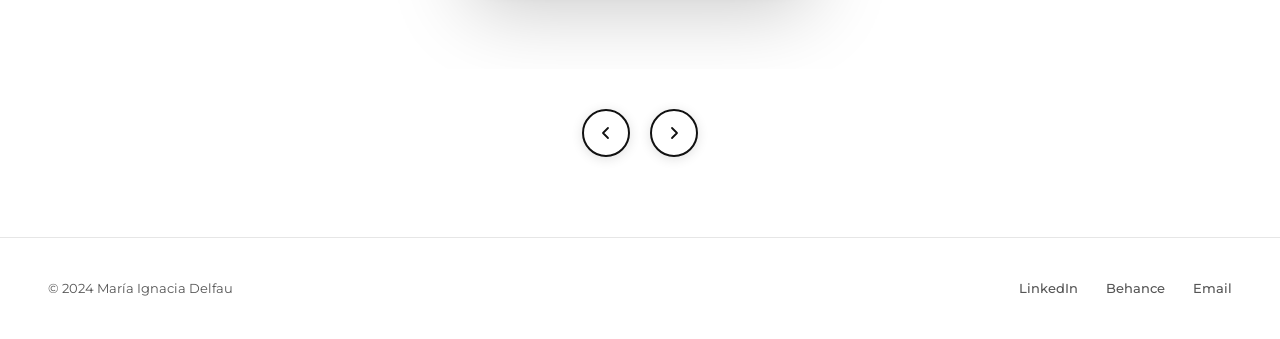
==== commit 905074bb: "Update index.html" ====
--- a/index.html
+++ b/index.html
@@ -92,15 +92,13 @@
 
       <div class="carousel-controls" role="group" aria-label="Carousel navigation">
         <button class="carousel-btn" id="carousel-prev" aria-label="Previous project">
-          <svg width="22" height="22" viewBox="0 0 22 22" fill="none" aria-hidden="true">
-            <circle cx="11" cy="11" r="10" stroke="currentColor" stroke-width="1.4"/>
-            <path d="M12.5 7L9 11l3.5 4" stroke="currentColor" stroke-width="1.4" stroke-linecap="round" stroke-linejoin="round"/>
+          <svg width="16" height="16" viewBox="0 0 16 16" fill="none" aria-hidden="true">
+            <path d="M10 3L5 8l5 5" stroke="currentColor" stroke-width="1.8" stroke-linecap="round" stroke-linejoin="round"/>
           </svg>
         </button>
         <button class="carousel-btn" id="carousel-next" aria-label="Next project">
-          <svg width="22" height="22" viewBox="0 0 22 22" fill="none" aria-hidden="true">
-            <circle cx="11" cy="11" r="10" stroke="currentColor" stroke-width="1.4"/>
-            <path d="M9.5 7L13 11l-3.5 4" stroke="currentColor" stroke-width="1.4" stroke-linecap="round" stroke-linejoin="round"/>
+          <svg width="16" height="16" viewBox="0 0 16 16" fill="none" aria-hidden="true">
+            <path d="M6 3l5 5-5 5" stroke="currentColor" stroke-width="1.8" stroke-linecap="round" stroke-linejoin="round"/>
           </svg>
         </button>
       </div>
@@ -141,8 +139,9 @@
 
   <!-- Created with Claude badge -->
   <a class="claude-badge" href="https://claude.ai" target="_blank" rel="noopener noreferrer" aria-label="Created with Claude by Anthropic">
-    <svg class="claude-badge-icon" width="16" height="16" viewBox="0 0 24 24" fill="none" aria-hidden="true">
-      <path d="M12 2L2 7l10 5 10-5-10-5zM2 17l10 5 10-5M2 12l10 5 10-5" stroke="currentColor" stroke-width="1.8" stroke-linecap="round" stroke-linejoin="round"/>
+    <!-- Claude logomark: the characteristic angled C shape -->
+    <svg class="claude-badge-icon" width="14" height="14" viewBox="0 0 46 46" fill="none" aria-hidden="true">
+      <path d="M31.544 5.32c-8.538-3.118-17.875-.28-23.25 6.938C3.254 18.83 3.044 28.264 7.602 35.7c.603.985 1.912 1.293 2.897.69.985-.603 1.293-1.912.69-2.897-3.77-6.157-3.583-13.997.485-20.04 4.438-6.537 12.337-9.049 19.508-6.47.603.22 1.257.088 1.72-.33l4.944-4.579a1.157 1.157 0 00-.302-1.754zM38.398 10.3l-4.944 4.579c-.463.428-.638 1.082-.43 1.697 2.58 7.171.069 15.07-6.47 19.508-6.04 4.068-13.879 4.254-20.04.485-.985-.603-2.294-.295-2.897.69-.603.985-.295 2.294.69 2.897 7.438 4.558 16.873 4.348 23.962-.768 7.217-5.374 10.056-14.712 6.938-23.25a1.157 1.157 0 00-1.754-.302z" fill="currentColor"/>
     </svg>
     <span>Created with Claude</span>
   </a>
--- a/css/style.css
+++ b/css/style.css
@@ -357,12 +357,9 @@
 .solar-wrap {
   position: relative;
   width: 100%;
-  height: 500px;
-  display: flex; align-items: center; justify-content: center;
-  /* cursor shows drag intent on desktop */
-  cursor: grab;
-}
-.solar-wrap.is-dragging { cursor: grabbing; }
+  height: 520px;
+  overflow: hidden;
+}
 
 /* ---- Decorative orbital rings ---- */
 .orbit-deco {
@@ -401,17 +398,16 @@
   .planet, .ring { animation: none; }
 }
 
-/* ---- Solar track: the 3D carousel stage ---- */
+/* ---- Solar track: explicit center anchor for absolute cards ---- */
 .solar-track {
-  position: relative;
-  width: 100%;
-  height: 100%;
-  display: flex;
-  align-items: center;
-  justify-content: center;
-  perspective: 1200px;
+  position: absolute;          /* sits inside solar-wrap */
+  inset: 0;
+  /* The center of this element is the carousel center */
+  perspective: 1400px;
   perspective-origin: 50% 50%;
 }
+/* All cards are placed relative to .solar-track center via JS:
+   left:50% top:50% then translate(-50%,-50%) + orbital offset */
 
 /* Each card is absolutely positioned and transformed by JS */
 .solar-card {
@@ -504,24 +500,27 @@
 }
 .card-label-title { font-family: var(--font-display); font-size: 18px; font-weight: 800; }
 
-/* Carousel controls — equal gap above (matches title→cards gap) */
+/* Carousel controls */
 .carousel-controls {
+  position: relative;
+  z-index: 20;                  /* above the cards */
   display: flex; align-items: center; justify-content: center;
-  gap: 20px; padding: 40px 0 0;  /* 40px matches title margin-bottom */
+  gap: 20px;
+  padding: 40px 0 0;
 }
 .carousel-btn {
-  background: none; border: 1.5px solid var(--border-hover);
-  color: var(--ink); width: 44px; height: 44px; border-radius: 50%;
+  background: var(--bg);        /* solid white so always visible */
+  border: 2px solid var(--ink);
+  color: var(--ink);
+  width: 48px; height: 48px;
+  border-radius: 50%;
   display: flex; align-items: center; justify-content: center;
   cursor: pointer;
-  transition: background 0.2s ease, border-color 0.2s ease,
-              transform 0.2s ease, color 0.2s ease;
-}
-.carousel-btn:hover {
-  background: var(--ink); color: var(--bg);
-  border-color: var(--ink); transform: scale(1.08);
-}
-.carousel-btn:active { transform: scale(0.96); }
+  box-shadow: 0 2px 12px rgba(0,0,0,0.12);
+  transition: background 0.2s ease, color 0.2s ease, transform 0.2s ease;
+}
+.carousel-btn:hover  { background: var(--ink); color: var(--bg); transform: scale(1.1); }
+.carousel-btn:active { transform: scale(0.94); }
 
 /* ============================================================
    FOOTER
@@ -762,18 +761,17 @@
    CLAUDE BADGE  — fixed side label
    ============================================================ */
 .claude-badge {
+  /* Rotate the whole element so text reads bottom-to-top */
   position: fixed;
-  right: 0;
+  right: -42px;                  /* pull it out so only tab peeks */
   top: 50%;
-  transform: translateY(-50%) rotate(90deg);
-  transform-origin: right center;
-  /* shift it flush to the right edge */
-  translate: 0 0;
+  transform-origin: center center;
+  transform: translateY(-50%) rotate(-90deg);
 
   display: inline-flex;
   align-items: center;
   gap: 7px;
-  padding: 7px 14px;
+  padding: 8px 16px 8px 12px;
   background: var(--ink);
   color: var(--bg);
   font-family: var(--font-body);
@@ -784,21 +782,20 @@
   text-decoration: none;
   z-index: 90;
   white-space: nowrap;
-
-  /* Position: after rotation, anchor right edge to viewport right */
-  right: -1px;
-  border-radius: 6px 6px 0 0; /* rounds the top (which faces right after rotation) */
-  transition: background 0.2s ease, color 0.2s ease, gap 0.2s ease;
+  border-radius: 8px 8px 0 0;   /* rounded on the top edge (left when rotated) */
+  box-shadow: 0 -2px 12px rgba(0,0,0,0.18);
+  /* Slide in on hover */
+  transition: right 0.3s var(--ease-out), background 0.2s ease;
 }
 .claude-badge:hover {
+  right: -2px;                   /* slides fully into view */
   background: var(--blue-a11y);
-  gap: 10px;
 }
 .claude-badge-icon {
   flex-shrink: 0;
   transition: transform 0.3s var(--ease-out);
 }
-.claude-badge:hover .claude-badge-icon { transform: rotate(15deg) scale(1.1); }
+.claude-badge:hover .claude-badge-icon { transform: rotate(20deg) scale(1.15); }
 
 @media (max-width: 600px) {
   .claude-badge { display: none; }
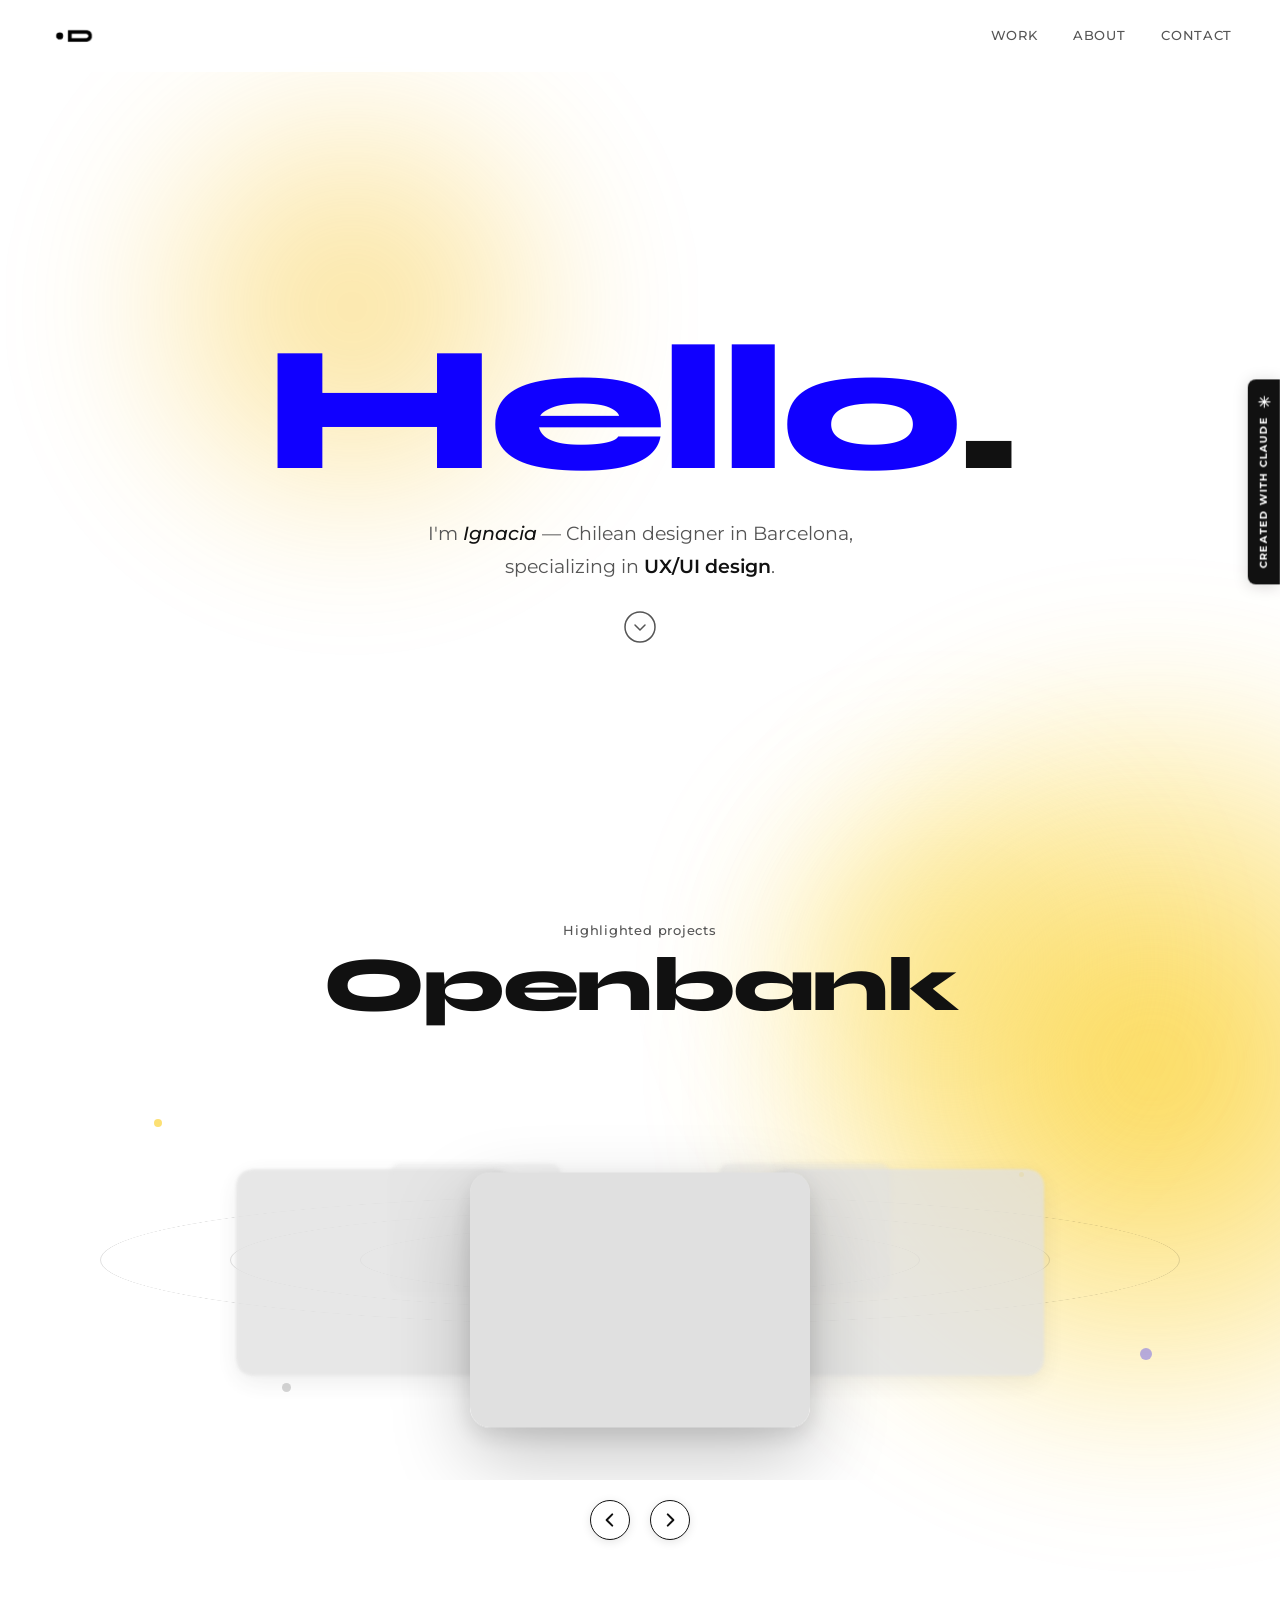
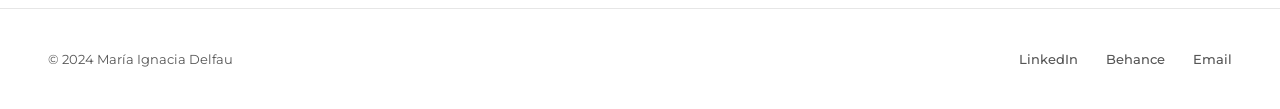
==== commit 34404149: "Update index.html" ====
--- a/index.html
+++ b/index.html
@@ -137,13 +137,16 @@
     </div>
   </div>
 
-  <!-- Created with Claude badge -->
+  <!-- Created with Claude badge — static, always visible -->
   <a class="claude-badge" href="https://claude.ai" target="_blank" rel="noopener noreferrer" aria-label="Created with Claude by Anthropic">
-    <!-- Claude logomark: the characteristic angled C shape -->
-    <svg class="claude-badge-icon" width="14" height="14" viewBox="0 0 46 46" fill="none" aria-hidden="true">
-      <path d="M31.544 5.32c-8.538-3.118-17.875-.28-23.25 6.938C3.254 18.83 3.044 28.264 7.602 35.7c.603.985 1.912 1.293 2.897.69.985-.603 1.293-1.912.69-2.897-3.77-6.157-3.583-13.997.485-20.04 4.438-6.537 12.337-9.049 19.508-6.47.603.22 1.257.088 1.72-.33l4.944-4.579a1.157 1.157 0 00-.302-1.754zM38.398 10.3l-4.944 4.579c-.463.428-.638 1.082-.43 1.697 2.58 7.171.069 15.07-6.47 19.508-6.04 4.068-13.879 4.254-20.04.485-.985-.603-2.294-.295-2.897.69-.603.985-.295 2.294.69 2.897 7.438 4.558 16.873 4.348 23.962-.768 7.217-5.374 10.056-14.712 6.938-23.25a1.157 1.157 0 00-1.754-.302z" fill="currentColor"/>
+    <span>Created with Claude</span>
+    <!-- Claude asterisk logomark (matches the reference image) -->
+    <svg class="claude-badge-icon" viewBox="0 0 24 24" fill="none" aria-hidden="true">
+      <line x1="12" y1="2"  x2="12" y2="22" stroke="currentColor" stroke-width="2.2" stroke-linecap="round"/>
+      <line x1="2"  y1="12" x2="22" y2="12" stroke="currentColor" stroke-width="2.2" stroke-linecap="round"/>
+      <line x1="4.9"  y1="4.9"  x2="19.1" y2="19.1" stroke="currentColor" stroke-width="2.2" stroke-linecap="round"/>
+      <line x1="19.1" y1="4.9"  x2="4.9"  y2="19.1" stroke="currentColor" stroke-width="2.2" stroke-linecap="round"/>
     </svg>
-    <span>Created with Claude</span>
   </a>
 
   <script src="js/main.js"></script>
--- a/css/style.css
+++ b/css/style.css
@@ -71,11 +71,12 @@
   height: 28px;
   width: auto;
   display: block;
-  /* Initial state — hidden, exploded apart */
   opacity: 0;
   filter: blur(8px);
   transform: scale(0.6) skewX(-12deg);
   animation: logo-enter 1.1s var(--ease-out) 0.2s forwards;
+  /* Transition for hover — only fires after animation completes */
+  transition: transform 0.3s cubic-bezier(0.16,1,0.3,1), filter 0.3s ease;
 }
 
 @keyframes logo-enter {
@@ -101,15 +102,12 @@
   }
 }
 
-/* Subtle hover: logo shimmers */
+/* Subtle hover: scale up only — no animation override (prevents disappearing) */
 .nav-logo:hover .logo-img {
-  animation: logo-shimmer 0.5s var(--ease-out) forwards;
-}
-@keyframes logo-shimmer {
-  0%   { transform: scale(1) skewX(0deg); filter: brightness(1); }
-  40%  { transform: scale(1.05) skewX(-3deg); filter: brightness(1.15); }
-  100% { transform: scale(1) skewX(0deg); filter: brightness(1); }
-}
+  transform: scale(1.07) skewX(-2deg);
+  filter: brightness(1.1);
+}
+/* Add transition to logo-img for the hover state */
 
 /* Nav links */
 .nav-links { display: flex; gap: 36px; }
@@ -177,35 +175,47 @@
   overflow: visible;
 }
 .orb {
-  position: absolute; border-radius: 50%; filter: blur(80px);
-}
+  position: absolute; border-radius: 50%; filter: blur(72px);
+}
+/* Main yellow orb — center, big, slow breathe */
 .orb-1 {
-  width: 70vw; height: 70vw;
-  background: radial-gradient(circle, #FAC601 0%, #FAC60100 62%);
-  top: 40%; left: 50%; transform: translate(-50%, -50%);
-  opacity: 0.65;
-  animation: orb-pulse 5s ease-in-out infinite alternate;
-}
+  width: 80vw; height: 80vw;
+  background: radial-gradient(circle, #FAC601 0%, #FAC60100 58%);
+  top: 45%; left: 50%;
+  opacity: 0.72;
+  animation: orb-pulse 4s ease-in-out infinite alternate;
+}
+/* Secondary warm yellow — top-left drift */
 .orb-2 {
-  width: 38vw; height: 38vw;
-  background: radial-gradient(circle, #1000FF33 0%, transparent 70%);
-  top: 0%; right: 4%; opacity: 0.7;
-  animation: orb-drift 7s ease-in-out infinite alternate;
-}
+  width: 45vw; height: 45vw;
+  background: radial-gradient(circle, #F5B800 0%, transparent 65%);
+  top: -5%; left: 5%;
+  opacity: 0.45;
+  animation: orb-drift-a 6s ease-in-out infinite alternate;
+}
+/* Third warm accent — bottom-right drift */
 .orb-3 {
-  width: 32vw; height: 32vw;
-  background: radial-gradient(circle, #FAC60144 0%, transparent 70%);
-  bottom: -10%; left: 2%; opacity: 0.6;
-  animation: orb-drift 9s ease-in-out infinite alternate-reverse;
+  width: 36vw; height: 36vw;
+  background: radial-gradient(circle, #FAD84A 0%, transparent 65%);
+  bottom: -5%; right: 8%;
+  opacity: 0.5;
+  animation: orb-drift-b 8s ease-in-out infinite alternate;
 }
 
 @keyframes orb-pulse {
-  0%   { transform: translate(-50%,-50%) scale(0.82); opacity: 0.5; }
-  100% { transform: translate(-50%,-50%) scale(1.12); opacity: 0.72; }
-}
-@keyframes orb-drift {
-  0%   { transform: translate(0,0) scale(1); }
-  100% { transform: translate(5vw,-5vh) scale(1.12); }
+  0%   { transform: translate(-50%, -50%) scale(0.78); opacity: 0.55; }
+  50%  { transform: translate(-52%, -48%) scale(1.05); opacity: 0.78; }
+  100% { transform: translate(-48%, -52%) scale(1.15); opacity: 0.65; }
+}
+@keyframes orb-drift-a {
+  0%   { transform: translate(0, 0) scale(1); }
+  50%  { transform: translate(6vw, 4vh) scale(1.1); }
+  100% { transform: translate(3vw, 8vh) scale(0.95); }
+}
+@keyframes orb-drift-b {
+  0%   { transform: translate(0, 0) scale(1); }
+  50%  { transform: translate(-5vw, -6vh) scale(1.08); }
+  100% { transform: translate(-8vw, -2vh) scale(1.15); }
 }
 
 @media (prefers-reduced-motion: reduce) {
@@ -316,9 +326,8 @@
    SOLAR CAROUSEL
    ============================================================ */
 .work-section {
-  padding: 80px 0 60px;
+  padding: 20px 0 48px;
   position: relative;
-  /* transparent so hero gradient bleeds through seamlessly */
   background: transparent;
 }
 
@@ -327,15 +336,15 @@
   font-size: 13px; font-weight: 500;
   letter-spacing: 0.06em;
   color: var(--ink-muted);
-  margin-bottom: 12px;
-}
-
-/* equal 40px spacing between: label → title → cards → arrows */
+  margin-bottom: 6px;
+}
+
+/* 32px spacing between: label → title → cards → arrows */
 .carousel-title-wrap {
   text-align: center;
-  min-height: 96px;
+  min-height: 64px;
   display: flex; align-items: center; justify-content: center;
-  margin-bottom: 40px;
+  margin-bottom: 16px;
   padding: 0 24px;
 }
 
@@ -357,7 +366,7 @@
 .solar-wrap {
   position: relative;
   width: 100%;
-  height: 520px;
+  height: 440px;
   overflow: hidden;
 }
 
@@ -372,10 +381,10 @@
 .ring {
   position: absolute;
   border-radius: 50%;
-  border: 1px solid rgba(17,17,17,0.06);
-}
-.ring-1 { width: 560px; height: 220px; transform: rotateX(72deg); }
-.ring-2 { width: 820px; height: 320px; transform: rotateX(72deg); }
+  border: 1.5px solid rgba(17,17,17,0.13);
+}
+.ring-1 { width: 560px;  height: 220px; transform: rotateX(72deg); }
+.ring-2 { width: 820px;  height: 320px; transform: rotateX(72deg); }
 .ring-3 { width: 1080px; height: 420px; transform: rotateX(72deg); }
 
 /* Floating planet dots */
@@ -503,23 +512,24 @@
 /* Carousel controls */
 .carousel-controls {
   position: relative;
-  z-index: 20;                  /* above the cards */
+  z-index: 20;
   display: flex; align-items: center; justify-content: center;
   gap: 20px;
-  padding: 40px 0 0;
+  padding: 20px 0 0;
 }
 .carousel-btn {
-  background: var(--bg);        /* solid white so always visible */
-  border: 2px solid var(--ink);
+  background: var(--bg);
+  border: 1.5px solid var(--ink);
   color: var(--ink);
-  width: 48px; height: 48px;
+  width: 40px; height: 40px;
   border-radius: 50%;
   display: flex; align-items: center; justify-content: center;
   cursor: pointer;
-  box-shadow: 0 2px 12px rgba(0,0,0,0.12);
+  box-shadow: 0 2px 10px rgba(0,0,0,0.10);
   transition: background 0.2s ease, color 0.2s ease, transform 0.2s ease;
 }
-.carousel-btn:hover  { background: var(--ink); color: var(--bg); transform: scale(1.1); }
+.carousel-btn svg { width: 18px; height: 18px; }
+.carousel-btn:hover  { background: var(--ink); color: var(--bg); transform: scale(1.08); }
 .carousel-btn:active { transform: scale(0.94); }
 
 /* ============================================================
@@ -758,45 +768,49 @@
 }
 
 /* ============================================================
-   CLAUDE BADGE  — fixed side label
+   CLAUDE BADGE — static pill on the right edge, always visible
    ============================================================ */
 .claude-badge {
-  /* Rotate the whole element so text reads bottom-to-top */
   position: fixed;
-  right: -42px;                  /* pull it out so only tab peeks */
+  right: 0;
   top: 50%;
-  transform-origin: center center;
-  transform: translateY(-50%) rotate(-90deg);
+  /* Rotate so text reads bottom→top; anchor at bottom-right so it
+     sits flush against the viewport edge */
+  transform-origin: 100% 100%;
+  transform: rotate(-90deg) translateX(50%);
 
   display: inline-flex;
+  flex-direction: row;           /* text left, icon right (after rotation: icon at bottom) */
   align-items: center;
-  gap: 7px;
-  padding: 8px 16px 8px 12px;
+  gap: 8px;
+  padding: 8px 16px;
   background: var(--ink);
   color: var(--bg);
   font-family: var(--font-body);
-  font-size: 11px;
-  font-weight: 600;
-  letter-spacing: 0.08em;
+  font-size: 10px;
+  font-weight: 700;
+  letter-spacing: 0.12em;
   text-transform: uppercase;
   text-decoration: none;
   z-index: 90;
   white-space: nowrap;
-  border-radius: 8px 8px 0 0;   /* rounded on the top edge (left when rotated) */
-  box-shadow: 0 -2px 12px rgba(0,0,0,0.18);
-  /* Slide in on hover */
-  transition: right 0.3s var(--ease-out), background 0.2s ease;
+  border-radius: 8px 8px 0 0;   /* top corners round (= left corners when rotated) */
+  box-shadow: -2px 0 16px rgba(0,0,0,0.15);
+  transition: background 0.2s ease, gap 0.25s ease;
 }
 .claude-badge:hover {
-  right: -2px;                   /* slides fully into view */
   background: var(--blue-a11y);
-}
+  gap: 11px;
+}
+/* Claude icon sits after the text — appears at the bottom when rotated */
 .claude-badge-icon {
   flex-shrink: 0;
-  transition: transform 0.3s var(--ease-out);
-}
-.claude-badge:hover .claude-badge-icon { transform: rotate(20deg) scale(1.15); }
-
-@media (max-width: 600px) {
-  .claude-badge { display: none; }
-}
+  width: 13px; height: 13px;
+  transition: transform 0.3s cubic-bezier(0.16,1,0.3,1);
+}
+.claude-badge:hover .claude-badge-icon {
+  transform: rotate(20deg) scale(1.15);
+}
+
+@media (max-width: 768px) { .claude-badge { display: none; } }
+
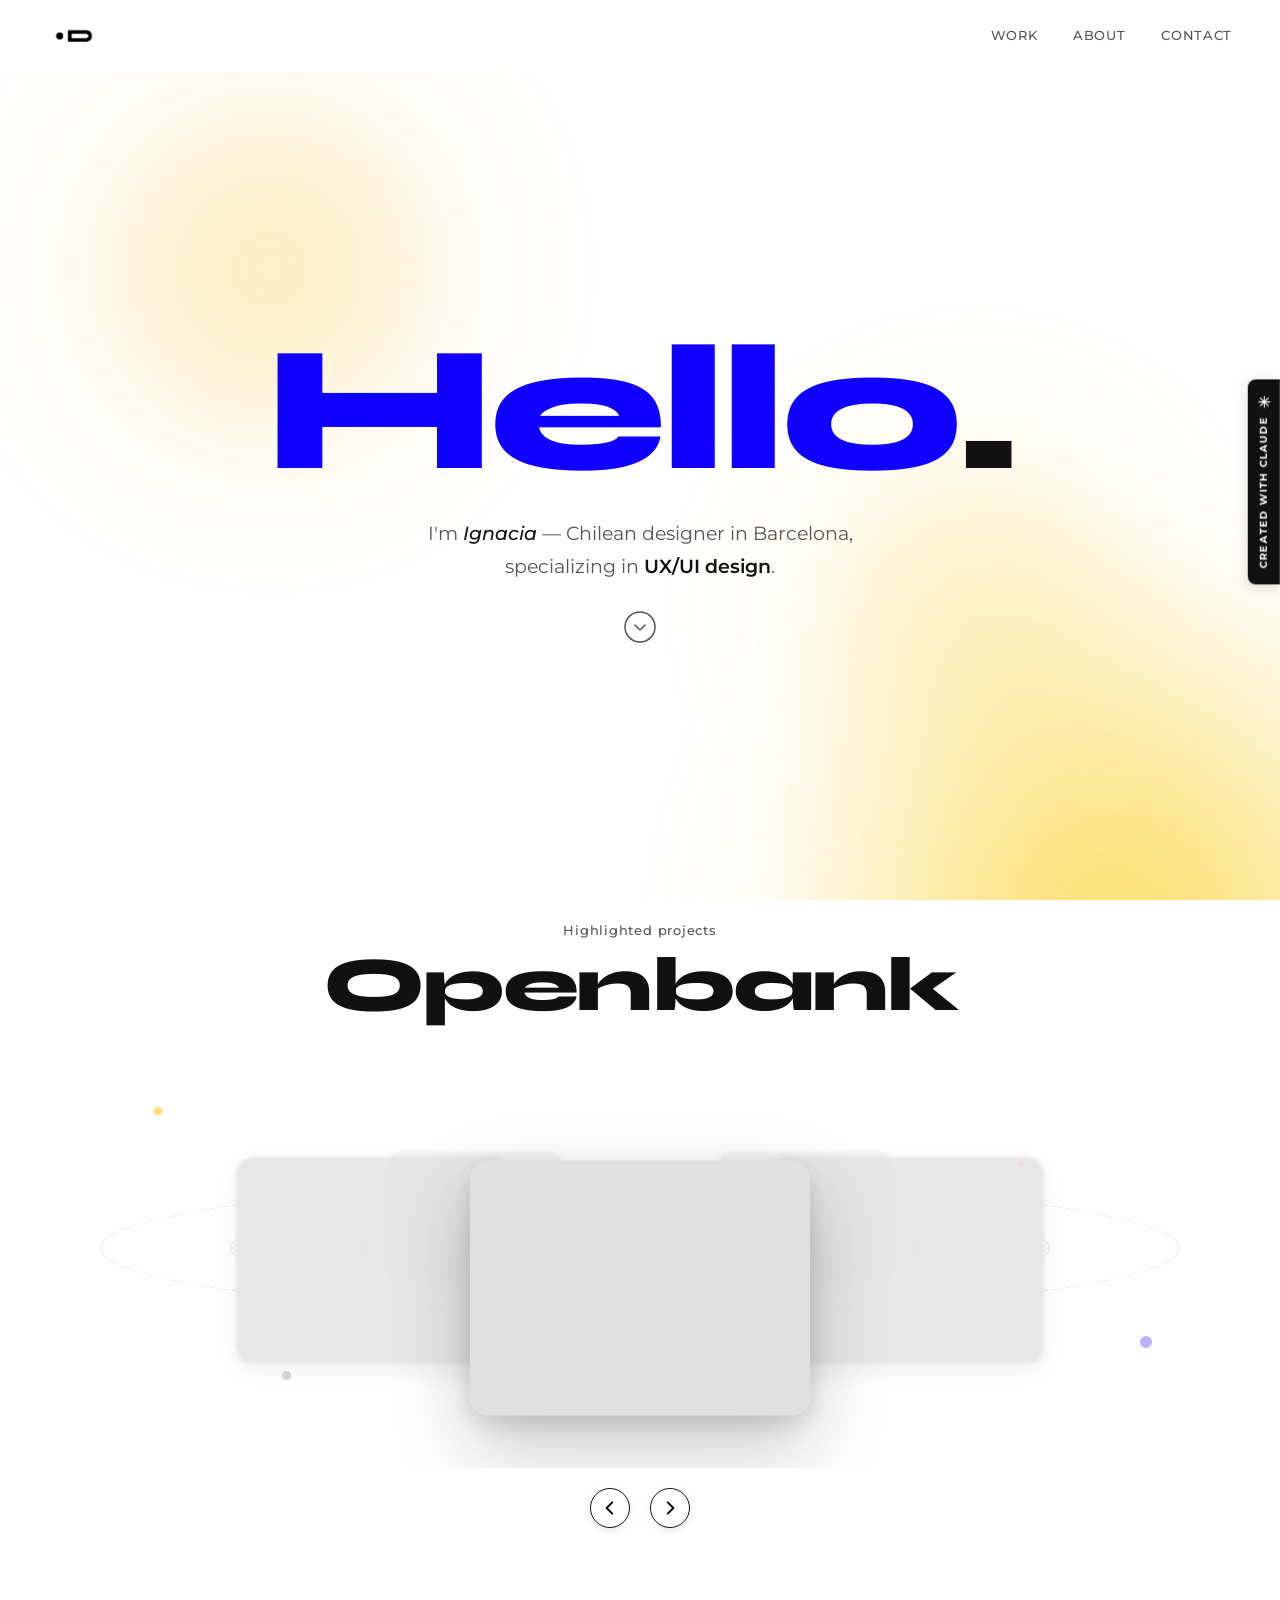
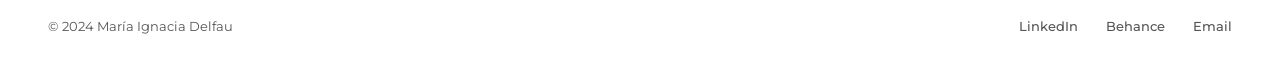
==== commit c7e3a928: "Update index.html" ====
--- a/index.html
+++ b/index.html
@@ -11,6 +11,13 @@
   <link href="https://fonts.googleapis.com/css2?family=Montserrat:ital,wght@0,300;0,400;0,500;0,600;1,400&family=Syne:wght@700;800&display=swap" rel="stylesheet" />
 </head>
 <body>
+
+  <!-- Full-page gradient — fixed, behind everything -->
+  <div class="gradient-bg" aria-hidden="true">
+    <div class="orb orb-1"></div>
+    <div class="orb orb-2"></div>
+    <div class="orb orb-3"></div>
+  </div>
 
   <!-- NAV -->
   <header role="banner">
@@ -38,11 +45,6 @@
 
     <!-- ======= HERO ======= -->
     <section class="hero" aria-label="Introduction">
-      <div class="gradient-bg" aria-hidden="true">
-        <div class="orb orb-1"></div>
-        <div class="orb orb-2"></div>
-        <div class="orb orb-3"></div>
-      </div>
       <div class="hero-content">
         <h1 class="hello-word" aria-label="Hello">
           <span class="h-letter" style="--i:0">H</span><span
--- a/css/style.css
+++ b/css/style.css
@@ -166,61 +166,77 @@
   text-align: center;
 }
 
-/* Gradient orbs — bigger, more visible, faster */
+/* ── Full-page fixed gradient — sits behind everything, covers hero+carousel+footer ── */
 .gradient-bg {
+  position: fixed;          /* fixed = always covers the full viewport */
+  inset: 0;
+  z-index: -1;              /* behind all page content */
+  pointer-events: none;
+  overflow: hidden;
+}
+
+.orb {
   position: absolute;
-  /* Extend below hero so the gradient bleeds into the carousel section */
-  top: 0; left: 0; right: 0; bottom: -240px;
-  pointer-events: none;
-  overflow: visible;
-}
-.orb {
-  position: absolute; border-radius: 50%; filter: blur(72px);
-}
-/* Main yellow orb — center, big, slow breathe */
+  border-radius: 50%;
+  filter: blur(80px);
+}
+
+/* Main orb — centered, breathes with a dramatic expand/contract */
 .orb-1 {
-  width: 80vw; height: 80vw;
-  background: radial-gradient(circle, #FAC601 0%, #FAC60100 58%);
-  top: 45%; left: 50%;
-  opacity: 0.72;
-  animation: orb-pulse 4s ease-in-out infinite alternate;
-}
-/* Secondary warm yellow — top-left drift */
+  width: 75vw; height: 75vw;
+  background: radial-gradient(circle, #FAC601 0%, #FAC60100 55%);
+  top: 50%; left: 50%;
+  opacity: 0.7;
+  animation: orb-breathe 3.5s cubic-bezier(0.45, 0, 0.55, 1) infinite alternate;
+}
+
+/* Top-left accent — slow drift */
 .orb-2 {
-  width: 45vw; height: 45vw;
-  background: radial-gradient(circle, #F5B800 0%, transparent 65%);
-  top: -5%; left: 5%;
-  opacity: 0.45;
-  animation: orb-drift-a 6s ease-in-out infinite alternate;
-}
-/* Third warm accent — bottom-right drift */
+  width: 42vw; height: 42vw;
+  background: radial-gradient(circle, #F5B800 0%, transparent 60%);
+  top: 0%; left: 0%;
+  opacity: 0.38;
+  animation: orb-drift-a 7s ease-in-out infinite alternate;
+}
+
+/* Bottom-right accent — counters orb-2 */
 .orb-3 {
-  width: 36vw; height: 36vw;
-  background: radial-gradient(circle, #FAD84A 0%, transparent 65%);
-  bottom: -5%; right: 8%;
-  opacity: 0.5;
-  animation: orb-drift-b 8s ease-in-out infinite alternate;
-}
-
-@keyframes orb-pulse {
-  0%   { transform: translate(-50%, -50%) scale(0.78); opacity: 0.55; }
-  50%  { transform: translate(-52%, -48%) scale(1.05); opacity: 0.78; }
-  100% { transform: translate(-48%, -52%) scale(1.15); opacity: 0.65; }
-}
+  width: 38vw; height: 38vw;
+  background: radial-gradient(circle, #FBCF30 0%, transparent 60%);
+  bottom: 5%; right: 5%;
+  opacity: 0.42;
+  animation: orb-drift-b 9s ease-in-out infinite alternate;
+}
+
+/* Dramatic breathe: small→large with a big opacity swing so it really "pulses" */
+@keyframes orb-breathe {
+  0%   {
+    transform: translate(-50%, -50%) scale(0.65);
+    opacity: 0.45;
+    filter: blur(90px);
+  }
+  100% {
+    transform: translate(-50%, -50%) scale(1.25);
+    opacity: 0.78;
+    filter: blur(65px);
+  }
+}
+
 @keyframes orb-drift-a {
-  0%   { transform: translate(0, 0) scale(1); }
-  50%  { transform: translate(6vw, 4vh) scale(1.1); }
-  100% { transform: translate(3vw, 8vh) scale(0.95); }
-}
+  0%   { transform: translate(0, 0)           scale(1);    opacity: 0.3; }
+  50%  { transform: translate(8vw, 6vh)        scale(1.15); opacity: 0.45; }
+  100% { transform: translate(4vw, 12vh)       scale(0.9);  opacity: 0.3; }
+}
+
 @keyframes orb-drift-b {
-  0%   { transform: translate(0, 0) scale(1); }
-  50%  { transform: translate(-5vw, -6vh) scale(1.08); }
-  100% { transform: translate(-8vw, -2vh) scale(1.15); }
+  0%   { transform: translate(0, 0)            scale(1);    opacity: 0.35; }
+  50%  { transform: translate(-6vw, -8vh)      scale(1.1);  opacity: 0.5; }
+  100% { transform: translate(-10vw, -3vh)     scale(1.2);  opacity: 0.38; }
 }
 
 @media (prefers-reduced-motion: reduce) {
-  .orb, .logo-img { animation: none !important; }
-  .logo-img { opacity: 1; filter: none; transform: none; }
+  .orb       { animation: none !important; }
+  .logo-img  { animation: none !important; opacity: 1; filter: none; transform: none; }
 }
 
 /* Hero content */
@@ -268,24 +284,34 @@
   animation: letter-in 0.5s var(--ease-out) calc(0.5s + 5 * 0.07s) forwards;
 }
 
-/* O face bubble */
+/* O face bubble — fits inside the bowl of the O */
 .h-o { position: relative; }
 .face-bubble {
   position: absolute;
-  top: 50%; left: 50%;
+  /* Slightly above center to align with the O's optical center */
+  top: 48%; left: 50%;
   transform: translate(-50%, -50%) scale(0);
-  width: 0.65em; height: 0.65em;
+  /* 0.56em fits neatly inside the counter of Syne 800 O */
+  width: 0.56em; height: 0.56em;
   border-radius: 50%; overflow: hidden;
   opacity: 0; pointer-events: none;
-  transition: transform 0.38s var(--ease-out), opacity 0.28s ease;
+  transition: transform 0.4s var(--ease-out), opacity 0.3s ease;
   z-index: 10;
-  box-shadow: 0 8px 32px rgba(0,0,0,0.22);
+  box-shadow: 0 4px 24px rgba(0,0,0,0.25);
+  /* clip-path as belt-and-suspenders for perfect circle */
+  clip-path: circle(50% at 50% 50%);
 }
 .h-o:hover .face-bubble {
-  transform: translate(-50%, -50%) scale(1.1);
+  transform: translate(-50%, -50%) scale(1);
   opacity: 1;
 }
-.face-bubble img { width: 100%; height: 100%; object-fit: cover; border-radius: 50%; }
+.face-bubble img {
+  width: 100%; height: 100%;
+  object-fit: cover;
+  /* Photo is vertical portrait — show upper body / face area */
+  object-position: 50% 15%;
+  border-radius: 50%;
+}
 
 /* Hero sub */
 .hero-sub {
@@ -344,7 +370,7 @@
   text-align: center;
   min-height: 64px;
   display: flex; align-items: center; justify-content: center;
-  margin-bottom: 16px;
+  margin-bottom: 4px;
   padding: 0 24px;
 }
 
@@ -535,7 +561,7 @@
 /* ============================================================
    FOOTER
    ============================================================ */
-.footer { border-top: 1px solid var(--border); padding: 40px 48px; margin-top: 20px; }
+.footer { border-top: none; padding: 40px 48px; margin-top: 0; }
 .footer-inner {
   max-width: 1200px; margin: 0 auto;
   display: flex; justify-content: space-between; align-items: center;
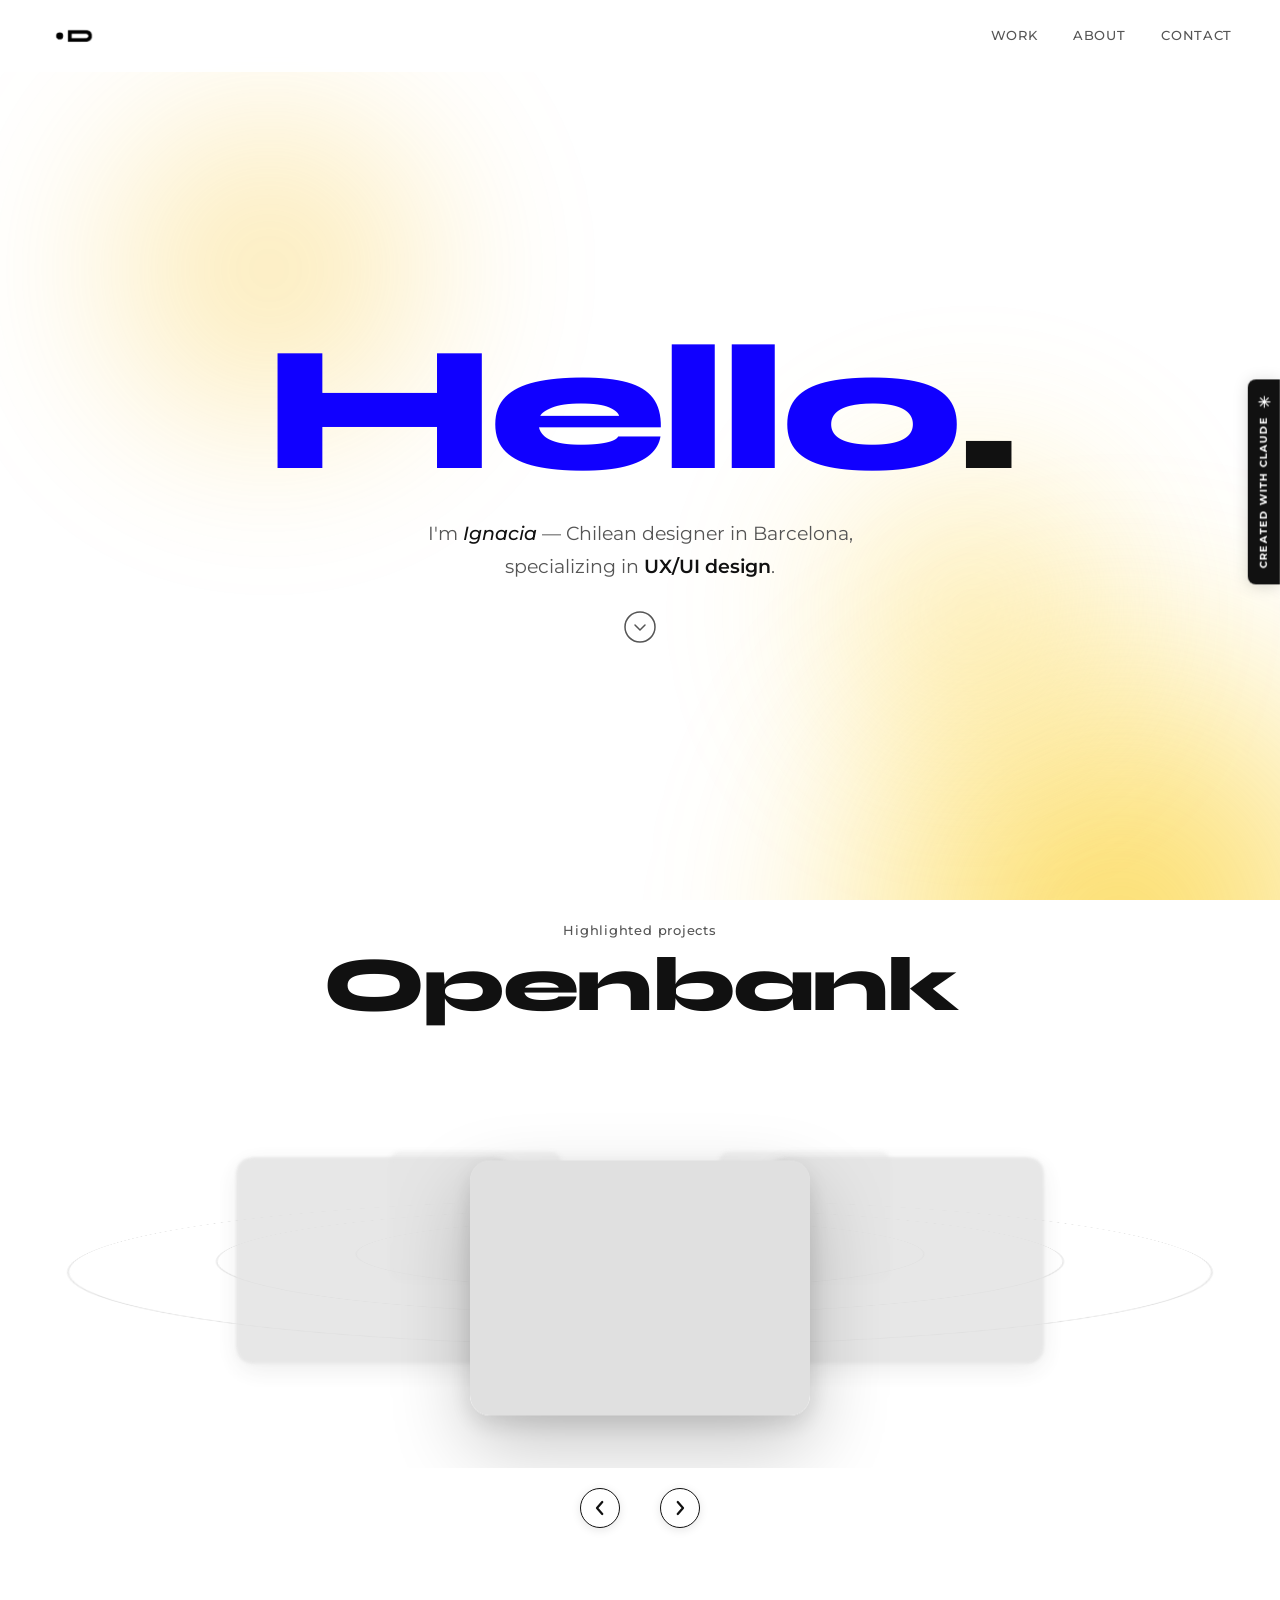
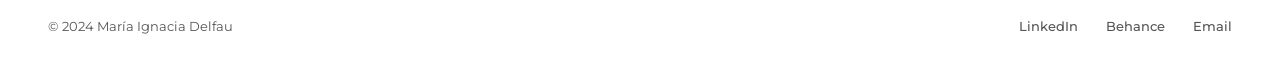
==== commit 36c6ba7d: "Add files via upload" ====
--- a/index.html
+++ b/index.html
@@ -80,11 +80,13 @@
           <div class="ring ring-1"></div>
           <div class="ring ring-2"></div>
           <div class="ring ring-3"></div>
-          <!-- Floating dots (planets) -->
-          <div class="planet p-1"></div>
-          <div class="planet p-2"></div>
-          <div class="planet p-3"></div>
-          <div class="planet p-4"></div>
+          <!-- Planets on rotating container -->
+          <div class="planet-container" aria-hidden="true">
+            <div class="planet p-1"></div>
+            <div class="planet p-2"></div>
+            <div class="planet p-3"></div>
+            <div class="planet p-4"></div>
+          </div>
         </div>
 
         <div class="solar-track" id="solar-track" role="list">
@@ -94,13 +96,15 @@
 
       <div class="carousel-controls" role="group" aria-label="Carousel navigation">
         <button class="carousel-btn" id="carousel-prev" aria-label="Previous project">
-          <svg width="16" height="16" viewBox="0 0 16 16" fill="none" aria-hidden="true">
-            <path d="M10 3L5 8l5 5" stroke="currentColor" stroke-width="1.8" stroke-linecap="round" stroke-linejoin="round"/>
+          <svg viewBox="0 0 12 12" fill="none" aria-hidden="true">
+            <path d="M7.5 2L4 6l3.5 4" stroke="currentColor" stroke-width="1.5" stroke-linecap="round" stroke-linejoin="round"/>
           </svg>
         </button>
+        <!-- Dot indicators — populated by JS -->
+        <div class="carousel-dots" id="carousel-dots" role="tablist" aria-label="Project indicator"></div>
         <button class="carousel-btn" id="carousel-next" aria-label="Next project">
-          <svg width="16" height="16" viewBox="0 0 16 16" fill="none" aria-hidden="true">
-            <path d="M6 3l5 5-5 5" stroke="currentColor" stroke-width="1.8" stroke-linecap="round" stroke-linejoin="round"/>
+          <svg viewBox="0 0 12 12" fill="none" aria-hidden="true">
+            <path d="M4.5 2L8 6l-3.5 4" stroke="currentColor" stroke-width="1.5" stroke-linecap="round" stroke-linejoin="round"/>
           </svg>
         </button>
       </div>
--- a/css/style.css
+++ b/css/style.css
@@ -23,8 +23,20 @@
   --ease-io:      cubic-bezier(0.65, 0, 0.35, 1);
 }
 
+/* Fixed white base behind the fixed gradient — no scroll cuts ever */
+html {
+  background: transparent;
+}
+html::before {
+  content: '';
+  position: fixed;
+  inset: 0;
+  z-index: -2;          /* below gradient (-1) and content */
+  background: var(--bg);
+}
+
 body {
-  background: var(--bg);
+  background: transparent;
   color: var(--ink);
   font-family: var(--font-body);
   font-size: 16px;
@@ -402,32 +414,84 @@
   inset: 0;
   pointer-events: none;
   display: flex; align-items: center; justify-content: center;
+  /* Perspective makes the circular orbits look like foreshortened ellipses */
+  perspective: 600px;
+  transform-style: preserve-3d;
 }
 
 .ring {
   position: absolute;
   border-radius: 50%;
   border: 1.5px solid rgba(17,17,17,0.13);
+  /* Rings are static — planets move instead */
 }
 .ring-1 { width: 560px;  height: 220px; transform: rotateX(72deg); }
 .ring-2 { width: 820px;  height: 320px; transform: rotateX(72deg); }
 .ring-3 { width: 1080px; height: 420px; transform: rotateX(72deg); }
 
-/* Floating planet dots */
+/* Planet dots — orbit around the center using CSS animations.
+   Each planet is centered at 50%/50% and moved via translateX/Y orbit radius.
+   On carousel advance, JS bumps --planet-angle to jump them forward. */
 .planet {
   position: absolute;
   border-radius: 50%;
   background: var(--yellow);
-  opacity: 0.55;
-}
-.p-1 { width: 8px;  height: 8px;  top: 18%; left: 12%; animation: planet-float 7s ease-in-out infinite; }
-.p-2 { width: 12px; height: 12px; top: 70%; right: 10%; background: var(--blue); opacity: 0.3; animation: planet-float 10s ease-in-out 1s infinite reverse; }
-.p-3 { width: 5px;  height: 5px;  top: 30%; right: 20%; animation: planet-float 8s ease-in-out 2s infinite; }
-.p-4 { width: 9px;  height: 9px;  bottom: 20%; left: 22%; background: var(--ink-faint); opacity: 0.4; animation: planet-float 11s ease-in-out 0.5s infinite reverse; }
-
-@keyframes planet-float {
-  0%,100% { transform: translateY(0) scale(1); }
-  50%      { transform: translateY(-14px) scale(1.1); }
+  /* All planets start at center of orbit-deco; transform moves them out */
+  top: 50%; left: 50%;
+  /* CSS var for JS to nudge angle on advance */
+  --planet-angle: 0deg;
+}
+
+/* p-1: small yellow, inner ring orbit */
+.p-1 {
+  width: 8px; height: 8px;
+  margin: -4px 0 0 -4px;
+  opacity: 0.7;
+  animation: orbit-p1 12s linear infinite;
+}
+/* p-2: medium blue, outer ring orbit, opposite direction */
+.p-2 {
+  width: 11px; height: 11px;
+  margin: -5.5px 0 0 -5.5px;
+  background: var(--blue);
+  opacity: 0.35;
+  animation: orbit-p2 20s linear infinite reverse;
+}
+/* p-3: tiny yellow, mid ring */
+.p-3 {
+  width: 5px; height: 5px;
+  margin: -2.5px 0 0 -2.5px;
+  opacity: 0.6;
+  animation: orbit-p3 16s linear infinite;
+  animation-delay: -5s;
+}
+/* p-4: small grey, inner ring opposite */
+.p-4 {
+  width: 7px; height: 7px;
+  margin: -3.5px 0 0 -3.5px;
+  background: var(--ink-faint);
+  opacity: 0.5;
+  animation: orbit-p4 9s linear infinite reverse;
+  animation-delay: -3s;
+}
+
+/* Orbit keyframes: translate outward by orbit radius, then rotate around center.
+   The perspective on .orbit-deco gives the ellipse / foreshortened look. */
+@keyframes orbit-p1 {
+  from { transform: rotate(0deg)   translateX(200px) rotate(0deg); }
+  to   { transform: rotate(360deg) translateX(200px) rotate(-360deg); }
+}
+@keyframes orbit-p2 {
+  from { transform: rotate(0deg)   translateX(340px) rotate(0deg); }
+  to   { transform: rotate(360deg) translateX(340px) rotate(-360deg); }
+}
+@keyframes orbit-p3 {
+  from { transform: rotate(0deg)   translateX(270px) rotate(0deg); }
+  to   { transform: rotate(360deg) translateX(270px) rotate(-360deg); }
+}
+@keyframes orbit-p4 {
+  from { transform: rotate(0deg)   translateX(155px) rotate(0deg); }
+  to   { transform: rotate(360deg) translateX(155px) rotate(-360deg); }
 }
 @media (prefers-reduced-motion: reduce) {
   .planet, .ring { animation: none; }
@@ -503,6 +567,15 @@
   transform: scale(1.04);
   filter: brightness(0.88);
 }
+/* Lift the whole inner on hover — works because it's a child of the JS-transformed card */
+.solar-card.is-active .solar-card-inner {
+  transition: transform 0.35s cubic-bezier(0.16, 1, 0.3, 1),
+              box-shadow 0.35s ease;
+}
+.solar-card.is-active:hover .solar-card-inner {
+  transform: translateY(-10px);
+  box-shadow: 0 20px 40px rgba(0,0,0,0.18);
+}
 
 /* Side / back cards */
 .solar-card:not(.is-active) {
@@ -561,7 +634,7 @@
 /* ============================================================
    FOOTER
    ============================================================ */
-.footer { border-top: none; padding: 40px 48px; margin-top: 0; }
+.footer { border-top: none; padding: 40px 48px; margin-top: 0; background: transparent; }
 .footer-inner {
   max-width: 1200px; margin: 0 auto;
   display: flex; justify-content: space-between; align-items: center;
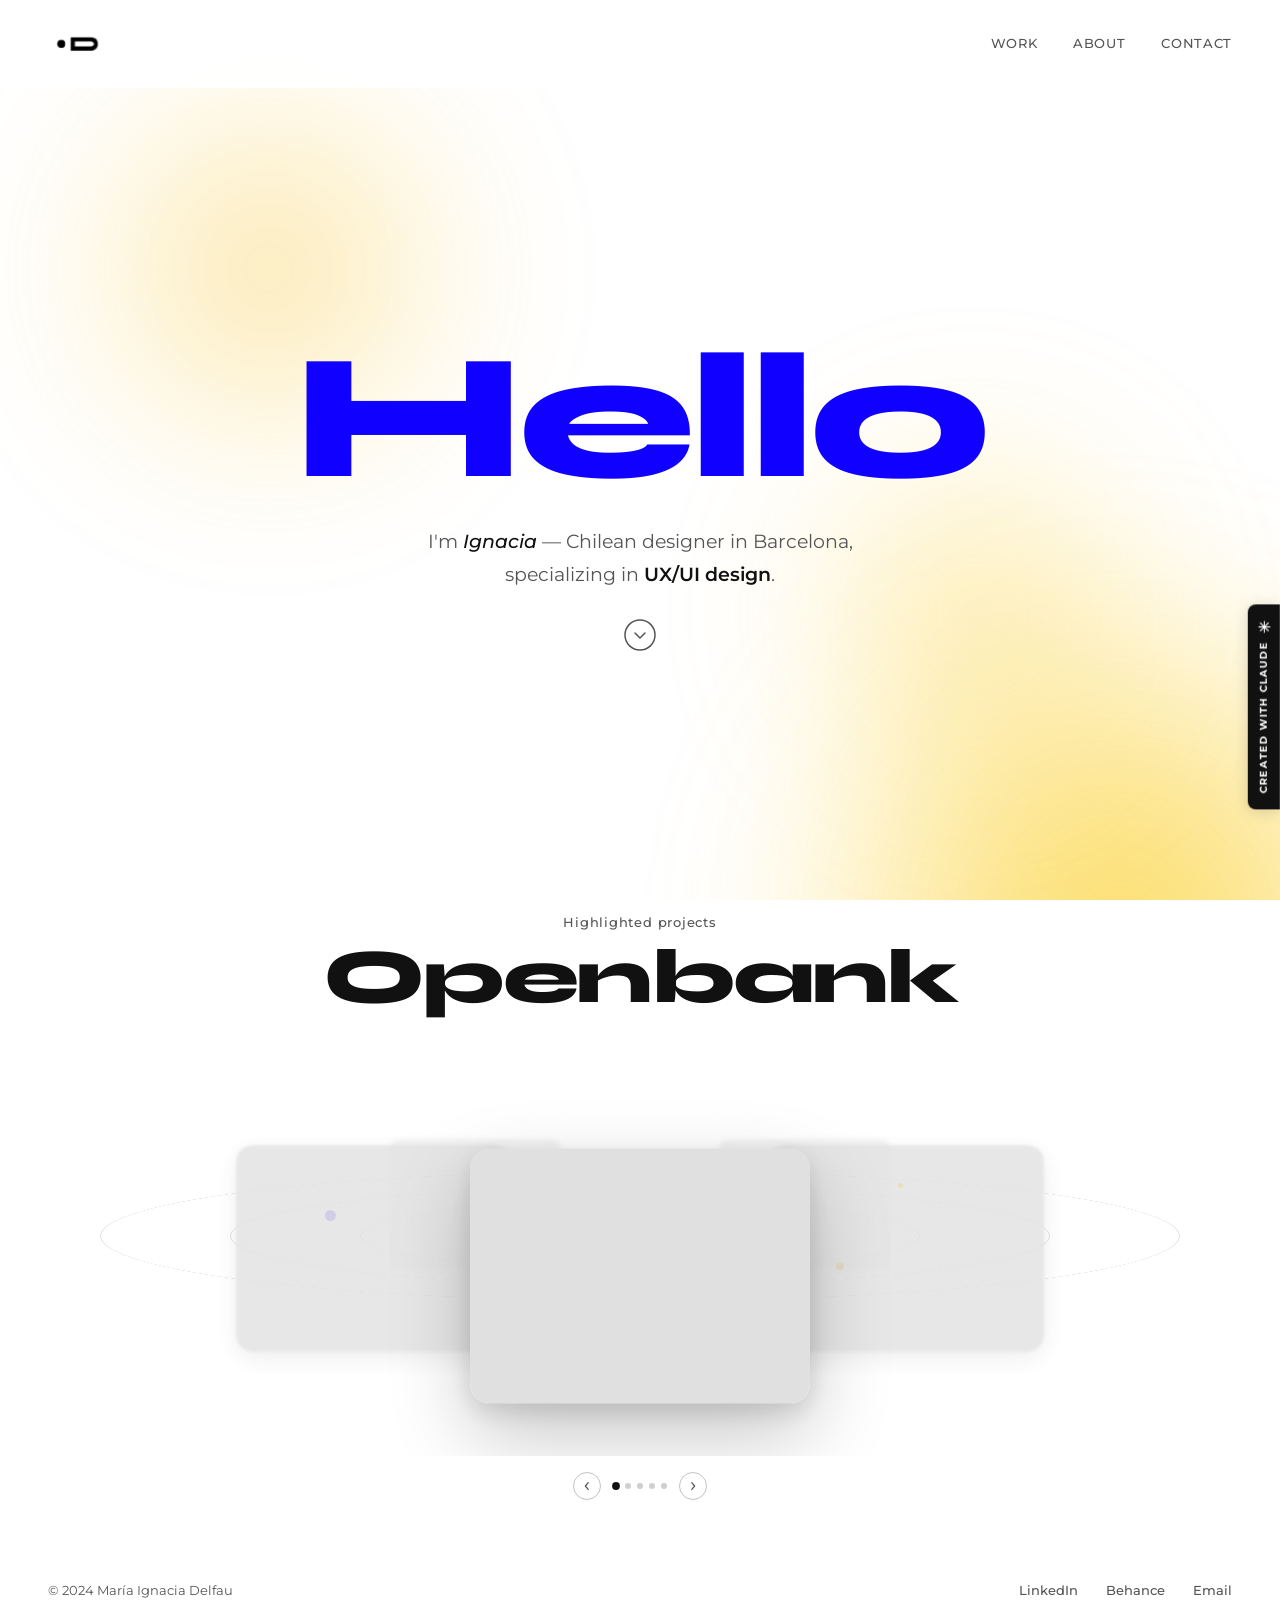
==== commit a09d18ef: "Update index.html" ====
--- a/index.html
+++ b/index.html
@@ -47,12 +47,15 @@
     <section class="hero" aria-label="Introduction">
       <div class="hero-content">
         <h1 class="hello-word" aria-label="Hello">
-          <span class="h-letter" style="--i:0">H</span><span
-          class="h-letter" style="--i:1">e</span><span
-          class="h-letter" style="--i:2">l</span><span
-          class="h-letter" style="--i:3">l</span><span
-          class="h-letter h-o" style="--i:4">o<span class="face-bubble" aria-hidden="true"><img src="assets/images/face.jpg" alt="" /></span></span><span
-          class="h-period" style="--i:5" aria-hidden="true">.</span>
+          <span class="h-letter" style="--i:0">H</span>
+          <span
+          class="h-letter" style="--i:1">e</span>
+          <span
+          class="h-letter" style="--i:2">l</span>
+          <span
+          class="h-letter" style="--i:3">l</span>
+          <span
+          class="h-letter h-o" style="--i:4">o<span class="face-bubble" aria-hidden="true"><img src="assets/images/face.jpg" alt="" /></span></span>
         </h1>
         <p class="hero-sub">
           I'm <em>Ignacia</em> — Chilean designer in Barcelona,<br />
--- a/css/style.css
+++ b/css/style.css
@@ -18,22 +18,13 @@
 
   --font-body:    'Montserrat', sans-serif;
   --font-display: 'Syne', sans-serif;
-  --nav-h:        72px;
+  --nav-h:        88px;
   --ease-out:     cubic-bezier(0.16, 1, 0.3, 1);
   --ease-io:      cubic-bezier(0.65, 0, 0.35, 1);
 }
 
-/* Fixed white base behind the fixed gradient — no scroll cuts ever */
-html {
-  background: transparent;
-}
-html::before {
-  content: '';
-  position: fixed;
-  inset: 0;
-  z-index: -2;          /* below gradient (-1) and content */
-  background: var(--bg);
-}
+/* Both html and body transparent — gradient-bg carries the white base */
+html { background: transparent; }
 
 body {
   background: transparent;
@@ -80,7 +71,7 @@
 .nav-logo { display: flex; align-items: center; }
 
 .logo-img {
-  height: 28px;
+  height: 32px;
   width: auto;
   display: block;
   opacity: 0;
@@ -178,13 +169,15 @@
   text-align: center;
 }
 
-/* ── Full-page fixed gradient — sits behind everything, covers hero+carousel+footer ── */
+/* ── Full-page fixed layer — white base + gradient orbs in one element ── */
 .gradient-bg {
-  position: fixed;          /* fixed = always covers the full viewport */
+  position: fixed;
   inset: 0;
-  z-index: -1;              /* behind all page content */
+  z-index: -1;
   pointer-events: none;
   overflow: hidden;
+  /* White base painted directly here so it's always in sync with the orbs */
+  background: var(--bg);
 }
 
 .orb {
@@ -297,14 +290,20 @@
 }
 
 /* O face bubble — fits inside the bowl of the O */
-.h-o { position: relative; }
+.h-o {
+  position: relative;
+  transition: color 0.3s ease;
+}
+.h-o:hover {
+  color: transparent !important;
+}
 .face-bubble {
   position: absolute;
   /* Slightly above center to align with the O's optical center */
   top: 48%; left: 50%;
   transform: translate(-50%, -50%) scale(0);
-  /* 0.56em fits neatly inside the counter of Syne 800 O */
-  width: 0.56em; height: 0.56em;
+  /* Sized to fit neatly inside the O without touching adjacent letters */
+  width: 0.72em; height: 0.72em;
   border-radius: 50%; overflow: hidden;
   opacity: 0; pointer-events: none;
   transition: transform 0.4s var(--ease-out), opacity 0.3s ease;
@@ -364,7 +363,7 @@
    SOLAR CAROUSEL
    ============================================================ */
 .work-section {
-  padding: 20px 0 48px;
+  padding: 12px 0 40px;
   position: relative;
   background: transparent;
 }
@@ -380,9 +379,9 @@
 /* 32px spacing between: label → title → cards → arrows */
 .carousel-title-wrap {
   text-align: center;
-  min-height: 64px;
+  min-height: 56px;
   display: flex; align-items: center; justify-content: center;
-  margin-bottom: 4px;
+  margin-bottom: 0;
   padding: 0 24px;
 }
 
@@ -414,9 +413,20 @@
   inset: 0;
   pointer-events: none;
   display: flex; align-items: center; justify-content: center;
-  /* Perspective makes the circular orbits look like foreshortened ellipses */
-  perspective: 600px;
+}
+
+/* Planet container spins horizontally — gives the "solar system tilted plane" feel */
+.planet-container {
+  position: absolute;
+  inset: 0;
+  display: flex; align-items: center; justify-content: center;
+  animation: planet-spin 28s linear infinite;
   transform-style: preserve-3d;
+}
+
+@keyframes planet-spin {
+  from { transform: rotateX(72deg) rotateZ(0deg); }
+  to   { transform: rotateX(72deg) rotateZ(360deg); }
 }
 
 .ring {
@@ -429,70 +439,18 @@
 .ring-2 { width: 820px;  height: 320px; transform: rotateX(72deg); }
 .ring-3 { width: 1080px; height: 420px; transform: rotateX(72deg); }
 
-/* Planet dots — orbit around the center using CSS animations.
-   Each planet is centered at 50%/50% and moved via translateX/Y orbit radius.
-   On carousel advance, JS bumps --planet-angle to jump them forward. */
+/* Planet dots — fixed at positions on the rotating container.
+   The container (planet-container) rotates, carrying them around. */
 .planet {
   position: absolute;
   border-radius: 50%;
   background: var(--yellow);
-  /* All planets start at center of orbit-deco; transform moves them out */
-  top: 50%; left: 50%;
-  /* CSS var for JS to nudge angle on advance */
-  --planet-angle: 0deg;
-}
-
-/* p-1: small yellow, inner ring orbit */
-.p-1 {
-  width: 8px; height: 8px;
-  margin: -4px 0 0 -4px;
-  opacity: 0.7;
-  animation: orbit-p1 12s linear infinite;
-}
-/* p-2: medium blue, outer ring orbit, opposite direction */
-.p-2 {
-  width: 11px; height: 11px;
-  margin: -5.5px 0 0 -5.5px;
-  background: var(--blue);
-  opacity: 0.35;
-  animation: orbit-p2 20s linear infinite reverse;
-}
-/* p-3: tiny yellow, mid ring */
-.p-3 {
-  width: 5px; height: 5px;
-  margin: -2.5px 0 0 -2.5px;
-  opacity: 0.6;
-  animation: orbit-p3 16s linear infinite;
-  animation-delay: -5s;
-}
-/* p-4: small grey, inner ring opposite */
-.p-4 {
-  width: 7px; height: 7px;
-  margin: -3.5px 0 0 -3.5px;
-  background: var(--ink-faint);
-  opacity: 0.5;
-  animation: orbit-p4 9s linear infinite reverse;
-  animation-delay: -3s;
-}
-
-/* Orbit keyframes: translate outward by orbit radius, then rotate around center.
-   The perspective on .orbit-deco gives the ellipse / foreshortened look. */
-@keyframes orbit-p1 {
-  from { transform: rotate(0deg)   translateX(200px) rotate(0deg); }
-  to   { transform: rotate(360deg) translateX(200px) rotate(-360deg); }
-}
-@keyframes orbit-p2 {
-  from { transform: rotate(0deg)   translateX(340px) rotate(0deg); }
-  to   { transform: rotate(360deg) translateX(340px) rotate(-360deg); }
-}
-@keyframes orbit-p3 {
-  from { transform: rotate(0deg)   translateX(270px) rotate(0deg); }
-  to   { transform: rotate(360deg) translateX(270px) rotate(-360deg); }
-}
-@keyframes orbit-p4 {
-  from { transform: rotate(0deg)   translateX(155px) rotate(0deg); }
-  to   { transform: rotate(360deg) translateX(155px) rotate(-360deg); }
-}
+}
+/* Each planet is placed at a fixed offset from center — the parent rotation carries them */
+.p-1 { width: 8px;  height: 8px;  translate: 200px  30px;  opacity: 0.75; }
+.p-2 { width: 11px; height: 11px; translate: -310px -20px; opacity: 0.4; background: var(--blue); }
+.p-3 { width: 5px;  height: 5px;  translate: 260px -50px;  opacity: 0.65; }
+.p-4 { width: 7px;  height: 7px;  translate: -140px  40px; opacity: 0.5; background: var(--ink-faint); }
 @media (prefers-reduced-motion: reduce) {
   .planet, .ring { animation: none; }
 }
@@ -567,14 +525,21 @@
   transform: scale(1.04);
   filter: brightness(0.88);
 }
-/* Lift the whole inner on hover — works because it's a child of the JS-transformed card */
+/* Card tilt on hover — rotates slightly like the reference, with a shadow shift */
+.solar-card.is-active {
+  transition: transform 0.65s var(--ease-out),
+              opacity   0.65s ease,
+              box-shadow 0.4s ease,
+              filter    0.65s ease;
+}
 .solar-card.is-active .solar-card-inner {
-  transition: transform 0.35s cubic-bezier(0.16, 1, 0.3, 1),
-              box-shadow 0.35s ease;
-}
+  transition: transform 0.4s cubic-bezier(0.16, 1, 0.3, 1),
+              box-shadow 0.4s ease;
+}
+/* Tilt: rotate around the bottom-center axis so it leans back like picked up */
 .solar-card.is-active:hover .solar-card-inner {
-  transform: translateY(-10px);
-  box-shadow: 0 20px 40px rgba(0,0,0,0.18);
+  transform: perspective(800px) rotateX(-6deg) rotateZ(-2deg) translateY(-8px) scale(1.02);
+  box-shadow: 8px 24px 48px rgba(0,0,0,0.22), -4px 8px 16px rgba(0,0,0,0.08);
 }
 
 /* Side / back cards */
@@ -608,28 +573,50 @@
 }
 .card-label-title { font-family: var(--font-display); font-size: 18px; font-weight: 800; }
 
-/* Carousel controls */
+/* Carousel controls — two small chevron circles flanking dots */
 .carousel-controls {
   position: relative;
   z-index: 20;
   display: flex; align-items: center; justify-content: center;
-  gap: 20px;
-  padding: 20px 0 0;
+  gap: 12px;
+  padding: 16px 0 0;
 }
 .carousel-btn {
-  background: var(--bg);
-  border: 1.5px solid var(--ink);
-  color: var(--ink);
-  width: 40px; height: 40px;
+  background: none;
+  border: 1px solid rgba(17,17,17,0.25);
+  color: var(--ink-muted);
+  width: 28px; height: 28px;
   border-radius: 50%;
   display: flex; align-items: center; justify-content: center;
   cursor: pointer;
-  box-shadow: 0 2px 10px rgba(0,0,0,0.10);
-  transition: background 0.2s ease, color 0.2s ease, transform 0.2s ease;
-}
-.carousel-btn svg { width: 18px; height: 18px; }
-.carousel-btn:hover  { background: var(--ink); color: var(--bg); transform: scale(1.08); }
-.carousel-btn:active { transform: scale(0.94); }
+  transition: border-color 0.2s ease, color 0.2s ease, transform 0.2s ease,
+              background 0.2s ease;
+  flex-shrink: 0;
+}
+.carousel-btn svg { width: 10px; height: 10px; }
+.carousel-btn:hover  {
+  border-color: var(--ink); color: var(--ink);
+  background: rgba(17,17,17,0.05); transform: scale(1.1);
+}
+.carousel-btn:active { transform: scale(0.92); }
+
+/* Dot indicators */
+.carousel-dots {
+  display: flex; align-items: center; gap: 6px;
+}
+.carousel-dot {
+  width: 6px; height: 6px;
+  border-radius: 50%;
+  background: rgba(17,17,17,0.2);
+  cursor: pointer;
+  transition: background 0.25s ease, transform 0.25s ease;
+  border: none; padding: 0;
+}
+.carousel-dot.active {
+  background: var(--ink);
+  transform: scale(1.3);
+}
+.carousel-dot:hover { background: rgba(17,17,17,0.5); }
 
 /* ============================================================
    FOOTER
@@ -872,7 +859,7 @@
 .claude-badge {
   position: fixed;
   right: 0;
-  top: 50%;
+  top: 75%;
   /* Rotate so text reads bottom→top; anchor at bottom-right so it
      sits flush against the viewport edge */
   transform-origin: 100% 100%;
@@ -912,4 +899,3 @@
 }
 
 @media (max-width: 768px) { .claude-badge { display: none; } }
-
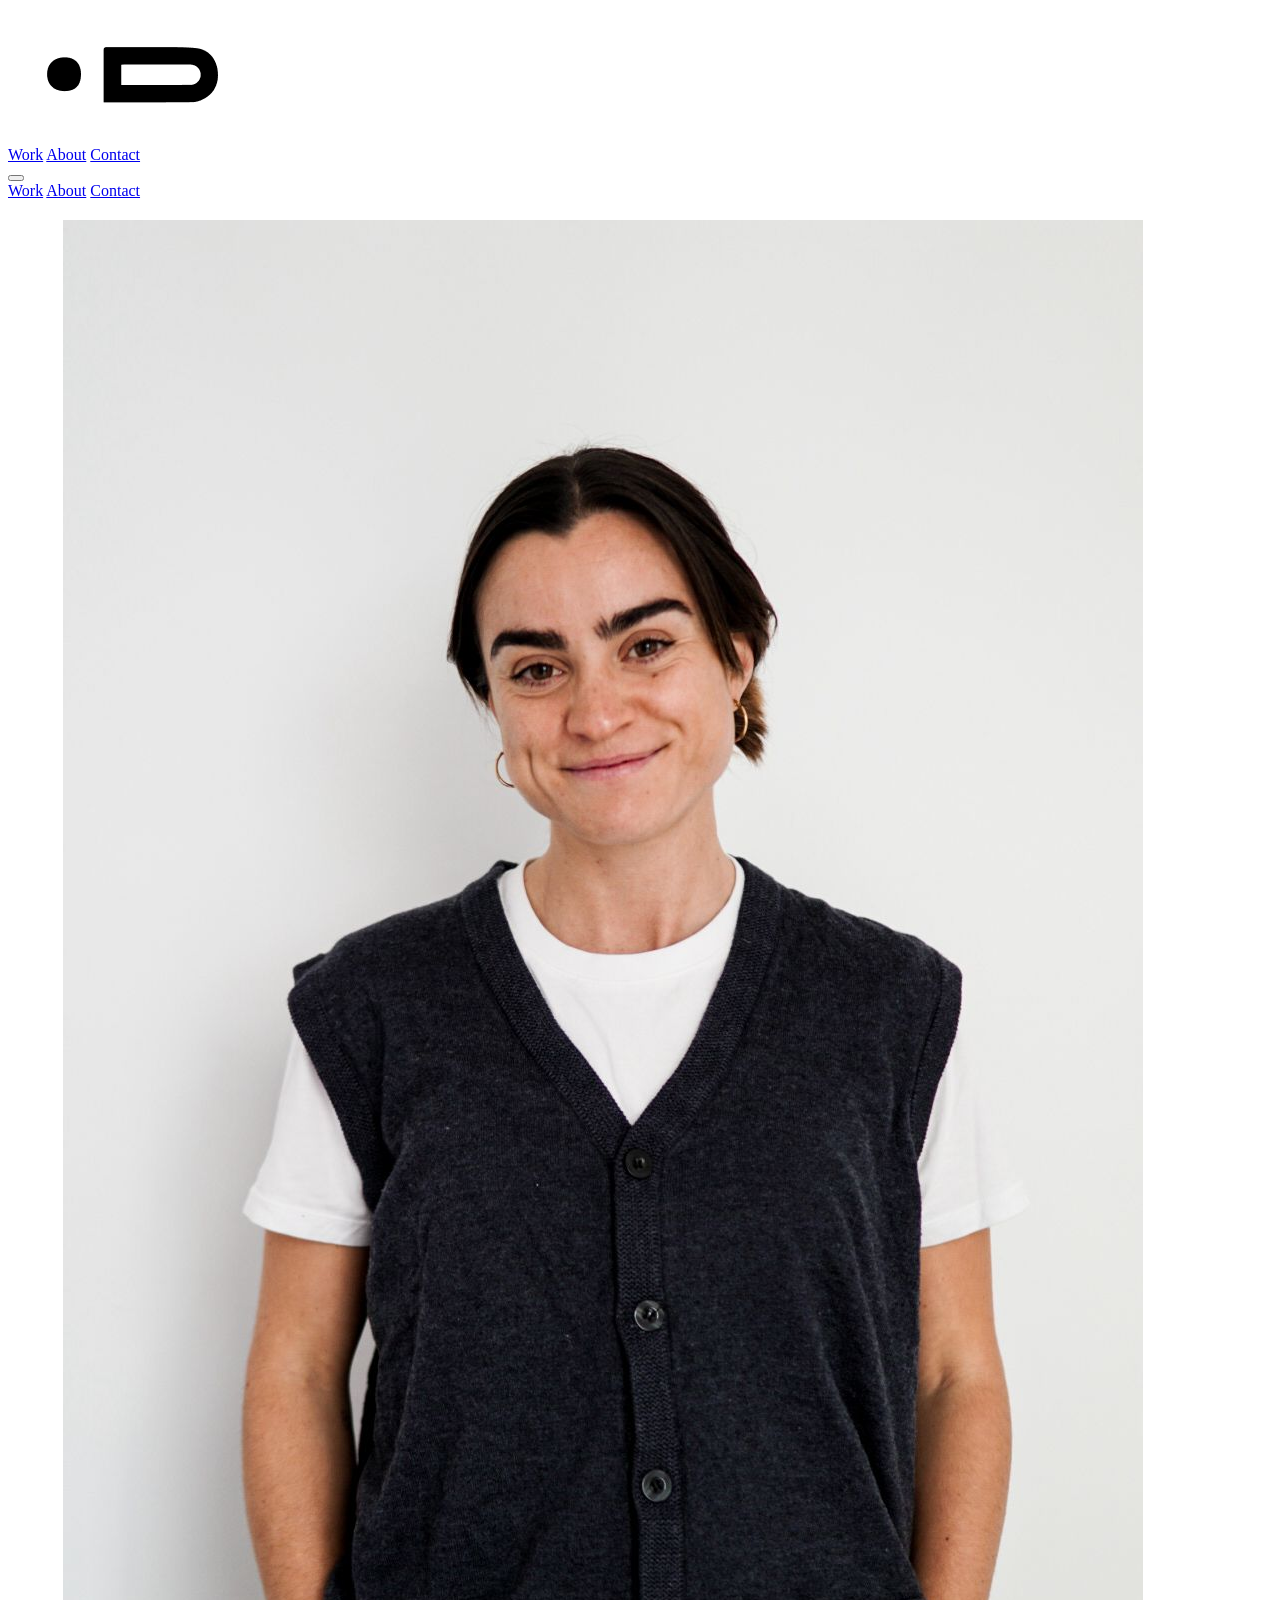
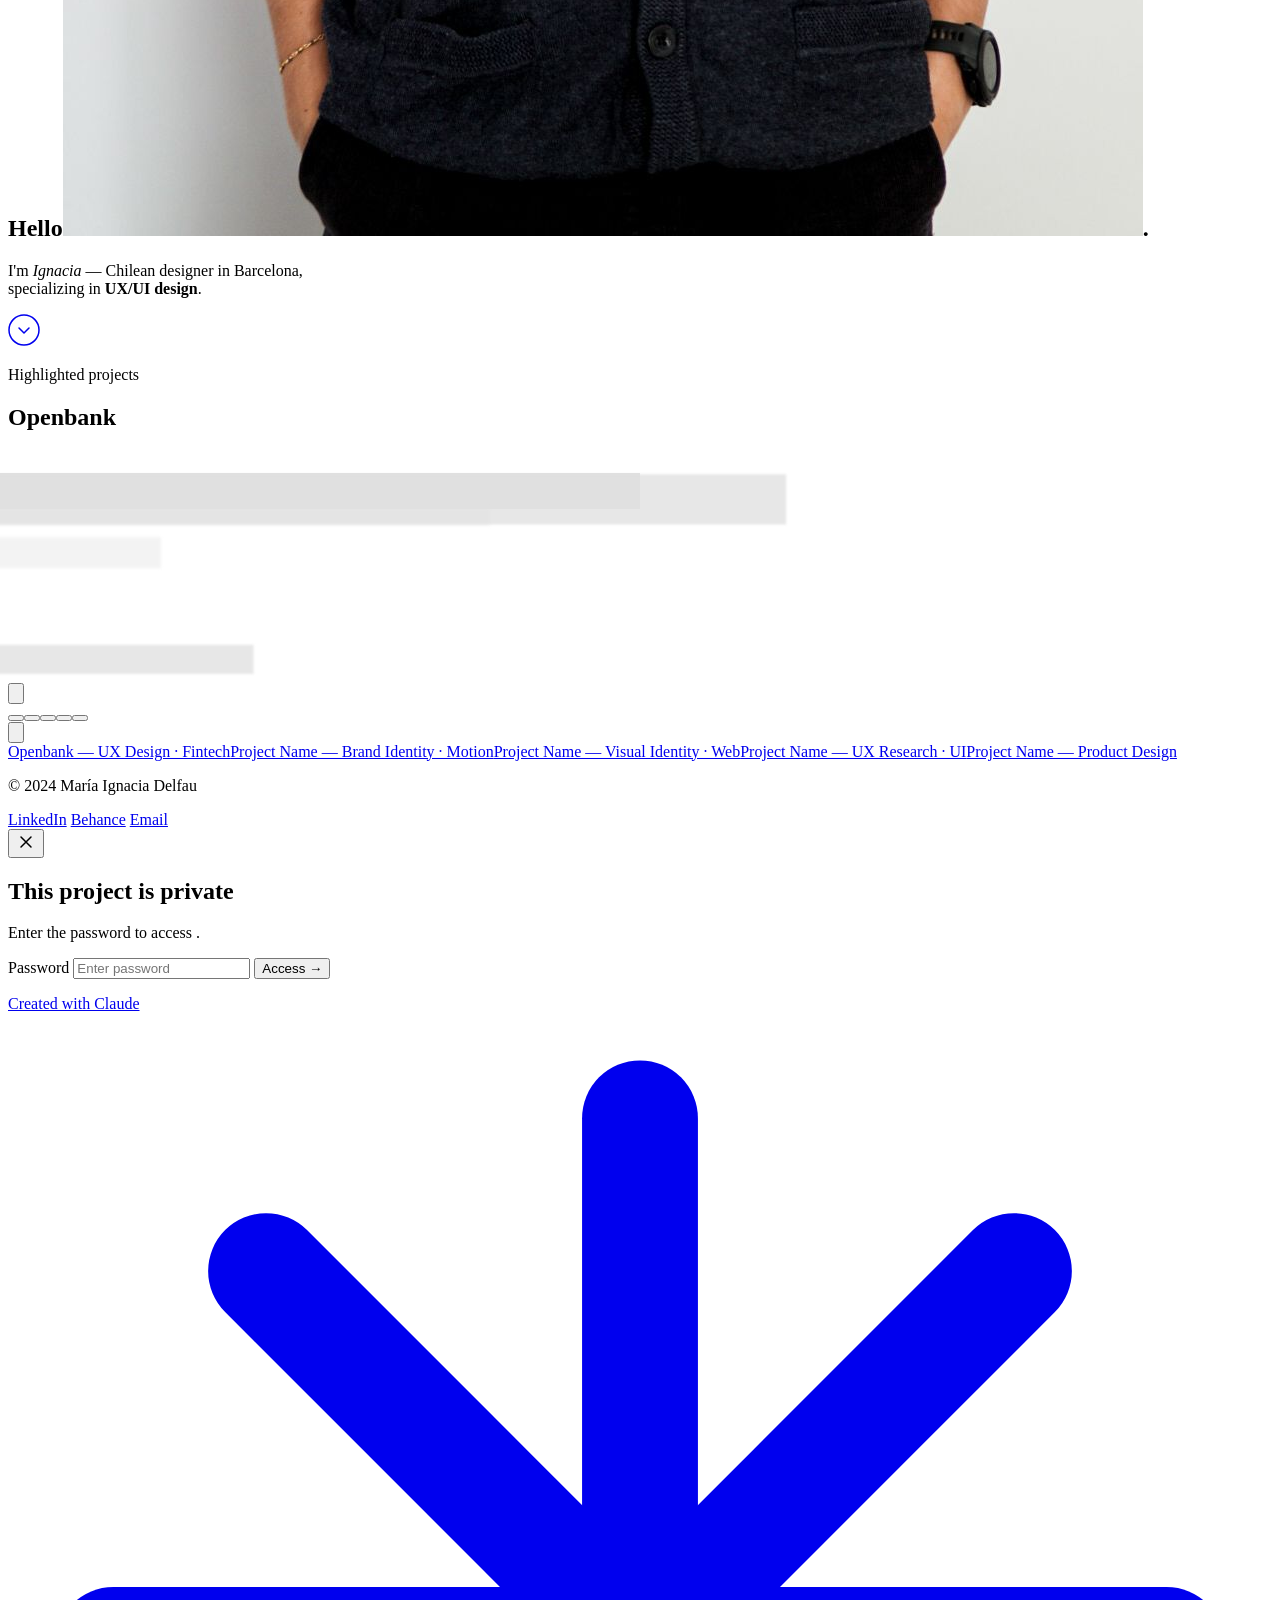
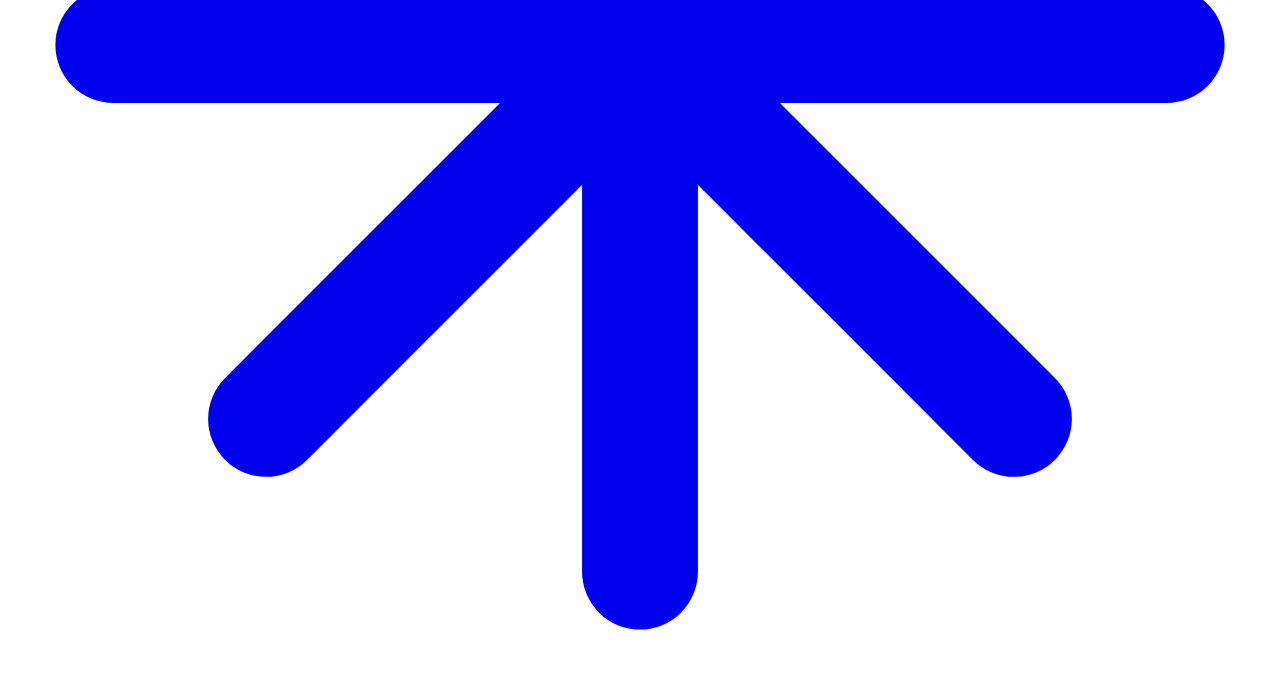
==== commit ec3d7f1f: "Update index.html" ====
--- a/index.html
+++ b/index.html
@@ -47,15 +47,12 @@
     <section class="hero" aria-label="Introduction">
       <div class="hero-content">
         <h1 class="hello-word" aria-label="Hello">
-          <span class="h-letter" style="--i:0">H</span>
-          <span
-          class="h-letter" style="--i:1">e</span>
-          <span
-          class="h-letter" style="--i:2">l</span>
-          <span
-          class="h-letter" style="--i:3">l</span>
-          <span
-          class="h-letter h-o" style="--i:4">o<span class="face-bubble" aria-hidden="true"><img src="assets/images/face.jpg" alt="" /></span></span>
+          <span class="h-letter" style="--i:0">H</span><span
+          class="h-letter" style="--i:1">e</span><span
+          class="h-letter" style="--i:2">l</span><span
+          class="h-letter" style="--i:3">l</span><span
+          class="h-letter h-o" style="--i:4">o<span class="face-bubble" aria-hidden="true"><img src="assets/images/face.jpg" alt="" /></span></span><span
+          class="h-period" style="--i:5" aria-hidden="true">.</span>
         </h1>
         <p class="hero-sub">
           I'm <em>Ignacia</em> — Chilean designer in Barcelona,<br />
--- a/css/style.css
+++ b/css/style.css
@@ -1,901 +1,506 @@
 /* ============================================================
-   PORTFOLIO V3 — María Ignacia Delfau
-   ============================================================ */
-
-*, *::before, *::after { box-sizing: border-box; margin: 0; padding: 0; }
-html { scroll-behavior: smooth; -webkit-text-size-adjust: 100%; }
-
-:root {
-  --bg:           #FFFFFF;
-  --ink:          #111111;
-  --ink-muted:    #555555;
-  --ink-faint:    #999999;
-  --blue:         #1000FF;
-  --blue-a11y:    #0500CC;
-  --yellow:       #FAC601;
-  --border:       rgba(17,17,17,0.10);
-  --border-hover: rgba(17,17,17,0.22);
-
-  --font-body:    'Montserrat', sans-serif;
-  --font-display: 'Syne', sans-serif;
-  --nav-h:        88px;
-  --ease-out:     cubic-bezier(0.16, 1, 0.3, 1);
-  --ease-io:      cubic-bezier(0.65, 0, 0.35, 1);
-}
-
-/* Both html and body transparent — gradient-bg carries the white base */
-html { background: transparent; }
-
-body {
-  background: transparent;
-  color: var(--ink);
-  font-family: var(--font-body);
-  font-size: 16px;
-  line-height: 1.6;
-  overflow-x: hidden;
-}
-
-img { display: block; max-width: 100%; }
-a   { color: inherit; text-decoration: none; }
-
-.sr-only {
-  position: absolute; width: 1px; height: 1px; padding: 0;
-  margin: -1px; overflow: hidden; clip: rect(0,0,0,0);
-  white-space: nowrap; border: 0;
-}
-
-:focus-visible {
-  outline: 2px solid var(--blue-a11y);
-  outline-offset: 3px;
-  border-radius: 2px;
+   main.js — Portfolio V3
+   Solar system carousel + all interactions
+   ============================================================ */
+
+/* ---- PROJECTS DATA — edit this to add/change projects ---- */
+const PROJECTS = [
+  {
+    id: 1,
+    title: 'Openbank',
+    tags: 'UX Design · Fintech',
+    dest: 'project.html',
+    locked: false,
+    img: 'assets/images/project-1.jpg',
+  },
+  {
+    id: 2,
+    title: 'Project Name',
+    tags: 'Brand Identity · Motion',
+    dest: 'project.html',
+    locked: true,
+    img: 'assets/images/project-2.jpg',
+  },
+  {
+    id: 3,
+    title: 'Project Name',
+    tags: 'Visual Identity · Web',
+    dest: 'project.html',
+    locked: false,
+    img: 'assets/images/project-3.jpg',
+  },
+  {
+    id: 4,
+    title: 'Project Name',
+    tags: 'UX Research · UI',
+    dest: 'project.html',
+    locked: true,
+    img: 'assets/images/project-4.jpg',
+  },
+  {
+    id: 5,
+    title: 'Project Name',
+    tags: 'Product Design',
+    dest: 'project.html',
+    locked: false,
+    img: 'assets/images/project-5.jpg',
+  },
+];
+
+/* ---- Passwords: key = dest filename ---- */
+const PASSWORDS = {
+  'project.html': 'demo123',
+};
+
+/* ============================================================
+   SOLAR CAROUSEL
+   ============================================================ */
+class SolarCarousel {
+  constructor() {
+    this.track        = document.getElementById('solar-track');
+    this.titleEl      = document.getElementById('carousel-title');
+    this.prevBtn      = document.getElementById('carousel-prev');
+    this.nextBtn      = document.getElementById('carousel-next');
+    this.dotsEl       = document.getElementById('carousel-dots');
+    this.a11yList     = document.getElementById('projects-a11y-list');
+
+    this.total        = PROJECTS.length;
+    this.current      = 0;
+    this.isAnimating  = false;
+
+    if (!this.track) return;
+
+    this.buildCards();
+    this.buildDots();
+    this.buildA11yList();
+    this.render(true);
+    this.bindEvents();
+  }
+
+  buildCards() {
+    PROJECTS.forEach((p, i) => {
+      const card = document.createElement('div');
+      card.className = 'solar-card';
+      card.setAttribute('role', 'button');
+      card.setAttribute('tabindex', '-1');
+      card.dataset.index = i;
+
+      card.innerHTML = `
+        <div class="solar-card-inner">
+          <img src="${p.img}" alt="${p.title}" loading="lazy"
+               onerror="this.parentElement.style.background='#e0e0e0';this.style.display='none'" />
+          ${p.locked ? `
+          <div class="card-lock-overlay">
+            <svg width="22" height="22" viewBox="0 0 24 24" fill="none" aria-hidden="true">
+              <rect x="5" y="11" width="14" height="10" rx="2" stroke="currentColor" stroke-width="1.5"/>
+              <path d="M8 11V7a4 4 0 018 0v4" stroke="currentColor" stroke-width="1.5" stroke-linecap="round"/>
+              <circle cx="12" cy="16" r="1.5" fill="currentColor"/>
+            </svg>
+            <span>Password Protected</span>
+          </div>` : ''}
+          <div class="card-label">
+            <div class="card-label-tags">${p.tags}</div>
+            <div class="card-label-title">${p.title}</div>
+          </div>
+        </div>
+      `;
+
+      // Click: only active card navigates/opens modal
+      card.addEventListener('click', () => this.onCardClick(i));
+      card.addEventListener('keydown', e => {
+        if (e.key === 'Enter' || e.key === ' ') { e.preventDefault(); this.onCardClick(i); }
+      });
+
+      this.track.appendChild(card);
+    });
+
+    this.cards = Array.from(this.track.querySelectorAll('.solar-card'));
+  }
+
+  buildDots() {
+    if (!this.dotsEl) return;
+    PROJECTS.forEach((p, i) => {
+      const dot = document.createElement('button');
+      dot.className = 'carousel-dot' + (i === 0 ? ' active' : '');
+      dot.setAttribute('role', 'tab');
+      dot.setAttribute('aria-label', `Go to project: ${p.title}`);
+      dot.setAttribute('aria-selected', i === 0 ? 'true' : 'false');
+      dot.addEventListener('click', () => this.goTo(i));
+      this.dotsEl.appendChild(dot);
+    });
+    this.dots = Array.from(this.dotsEl.querySelectorAll('.carousel-dot'));
+  }
+
+  updateDots() {
+    if (!this.dots) return;
+    this.dots.forEach((dot, i) => {
+      const active = i === this.current;
+      dot.classList.toggle('active', active);
+      dot.setAttribute('aria-selected', active ? 'true' : 'false');
+    });
+  }
+
+  goTo(index) {
+    if (index === this.current || this.isAnimating) return;
+    const dir = index > this.current ? 1 : -1;
+    this.isAnimating = true;
+    this.current = index;
+    this.render();
+    setTimeout(() => { this.isAnimating = false; }, 680);
+  }
+
+  buildA11yList() {
+    if (!this.a11yList) return;
+    PROJECTS.forEach(p => {
+      const a = document.createElement('a');
+      a.href = p.dest;
+      a.textContent = `${p.title} — ${p.tags}`;
+      this.a11yList.appendChild(a);
+    });
+  }
+
+  /* Compute layout for N cards around a flattened ellipse (solar system feel) */
+  getCardState(relIndex) {
+    // relIndex: 0 = active/center, ±1 = adjacent, ±2 = further, etc.
+    const n      = this.total;
+    // angle for this position in a circle, then project onto ellipse
+    const angle  = (relIndex / n) * Math.PI * 2;
+
+    // Ellipse radii (visual "orbit")
+    const rx = 280;  // horizontal spread
+    const ry = 40;   // vertical squash (perspective feel)
+
+    const x  = Math.sin(angle) * rx;
+    const y  = Math.cos(angle) * ry;
+
+    // Depth: cos(angle) → 1 at center front, -1 at back
+    const depth = Math.cos(angle); // 1 = front, -1 = back
+
+    // Scale: front bigger, back smaller
+    const scale  = 0.45 + 0.55 * ((depth + 1) / 2);
+
+    // Opacity: back cards fade
+    const opacity = 0.3 + 0.7 * ((depth + 1) / 2);
+
+    // Z index: front on top
+    const zIndex = Math.round(10 + depth * 10);
+
+    // Blur: back cards slightly blurred
+    const blur = Math.max(0, (1 - (depth + 1) / 2) * 3);
+
+    return { x, y, scale, opacity, zIndex, blur, depth };
+  }
+
+  render(instant = false) {
+    const n = this.total;
+    this.cards.forEach((card, i) => {
+      const relIndex = ((i - this.current) % n + n) % n;
+      const wrapped  = relIndex > n / 2 ? relIndex - n : relIndex;
+      const state    = this.getCardState(wrapped);
+
+      const isActive = wrapped === 0;
+      card.classList.toggle('is-active', isActive);
+      card.setAttribute('tabindex', isActive ? '0' : '-1');
+      card.setAttribute('aria-current', isActive ? 'true' : 'false');
+
+      // Ensure cards always originate from the true center of .solar-track
+      // left:50% top:50% anchors to center; translate(-50%,-50%) removes own size;
+      // then orbital offset x/y moves outward; scale applied last.
+      card.style.left = '50%';
+      card.style.top  = '30%';
+
+      const dur = instant ? 0 : 650;
+      card.style.transition = instant
+        ? 'none'
+        : `transform ${dur}ms cubic-bezier(0.16,1,0.3,1),
+           opacity   ${dur}ms ease,
+           filter    ${dur}ms ease`;
+
+      card.style.transform = `translate(calc(-50% + ${state.x}px), calc(-50% + ${state.y}px)) scale(${state.scale})`;
+      card.style.opacity   = state.opacity;
+      card.style.zIndex    = state.zIndex;
+      card.style.filter    = state.blur > 0 ? `blur(${state.blur}px)` : '';
+    });
+
+    this.updateTitle();
+    this.updateDots();
+  }
+
+  updateTitle() {
+    const p = PROJECTS[this.current];
+    if (!this.titleEl) return;
+
+    // Animate title change
+    this.titleEl.classList.add('changing');
+    setTimeout(() => {
+      this.titleEl.textContent = p.title;
+      this.titleEl.classList.remove('changing');
+    }, 200);
+  }
+
+  advance(dir) {
+    if (this.isAnimating) return;
+    this.isAnimating = true;
+    this.current = ((this.current + dir) + this.total) % this.total;
+    this.render();
+    setTimeout(() => { this.isAnimating = false; }, 680);
+  }
+
+  onCardClick(i) {
+    if (i !== this.current) {
+      // Clicking a side card rotates to it
+      const n = this.total;
+      const fwd = ((i - this.current) + n) % n;
+      const bwd = ((this.current - i) + n) % n;
+      this.advance(fwd <= bwd ? fwd : -bwd);
+      return;
+    }
+    // Active card: navigate or open modal
+    const p = PROJECTS[i];
+    if (p.locked) {
+      openModal(p.dest, p.title);
+    } else {
+      navigateTo(p.dest);
+    }
+  }
+
+  bindEvents() {
+    this.prevBtn?.addEventListener('click', () => this.advance(-1));
+    this.nextBtn?.addEventListener('click', () => this.advance(1));
+
+    // Keyboard arrows
+    document.addEventListener('keydown', e => {
+      if (e.key === 'ArrowRight') this.advance(1);
+      if (e.key === 'ArrowLeft')  this.advance(-1);
+    });
+
+    // ── Touch swipe (mobile) ────────────────────────────────────
+    let touchStartX = 0;
+    let touchStartY = 0;
+    this.track.addEventListener('touchstart', e => {
+      touchStartX = e.touches[0].clientX;
+      touchStartY = e.touches[0].clientY;
+    }, { passive: true });
+    this.track.addEventListener('touchend', e => {
+      const dx = touchStartX - e.changedTouches[0].clientX;
+      const dy = touchStartY - e.changedTouches[0].clientY;
+      if (Math.abs(dx) > Math.abs(dy) && Math.abs(dx) > 36) {
+        this.advance(dx > 0 ? 1 : -1);
+      }
+    });
+
+    // ── Horizontal scroll / trackpad swipe (desktop) ─────────────
+    // Accumulate deltaX; fire once a threshold is crossed, then
+    // cooldown so one flick = one step.
+    let wheelAccum = 0;
+    let wheelCooldown = false;
+
+    const onWheel = e => {
+      // Only intercept if there's a meaningful horizontal component
+      // (trackpad two-finger swipe gives deltaX; vertical scroll gives deltaY)
+      if (Math.abs(e.deltaX) < Math.abs(e.deltaY) * 0.4) return;
+
+      e.preventDefault();  // stop page scroll while swiping horizontally
+
+      if (wheelCooldown) return;
+
+      wheelAccum += e.deltaX;
+
+      if (Math.abs(wheelAccum) > 60) {
+        this.advance(wheelAccum > 0 ? 1 : -1);
+        wheelAccum = 0;
+        wheelCooldown = true;
+        setTimeout(() => { wheelCooldown = false; }, 700);
+      }
+    };
+
+    // Must be non-passive to call preventDefault
+    const section = this.track.closest('.work-section') || this.track;
+    section.addEventListener('wheel', onWheel, { passive: false });
+  }
 }
 
 /* ============================================================
    NAV
    ============================================================ */
-header { position: sticky; top: 0; z-index: 100; }
-
-.nav {
-  height: var(--nav-h);
-  display: flex; align-items: center; justify-content: space-between;
-  padding: 0 48px;
-  background: rgba(255,255,255,0.93);
-  backdrop-filter: blur(14px);
-  -webkit-backdrop-filter: blur(14px);
-  border-bottom: 1px solid transparent;
-  transition: border-color 0.3s ease;
-}
-.nav.scrolled { border-color: var(--border); }
-
-/* ---- LOGO IMAGE with kinetic entrance animation ---- */
-.nav-logo { display: flex; align-items: center; }
-
-.logo-img {
-  height: 32px;
-  width: auto;
-  display: block;
-  opacity: 0;
-  filter: blur(8px);
-  transform: scale(0.6) skewX(-12deg);
-  animation: logo-enter 1.1s var(--ease-out) 0.2s forwards;
-  /* Transition for hover — only fires after animation completes */
-  transition: transform 0.3s cubic-bezier(0.16,1,0.3,1), filter 0.3s ease;
-}
-
-@keyframes logo-enter {
-  0% {
-    opacity: 0;
-    filter: blur(8px);
-    transform: scale(0.6) skewX(-12deg) translateX(-20px);
-    letter-spacing: 0.4em;
-  }
-  40% {
-    opacity: 1;
-    filter: blur(2px);
-    transform: scale(1.04) skewX(-4deg) translateX(4px);
-  }
-  65% {
-    filter: blur(0px);
-    transform: scale(0.98) skewX(1deg) translateX(-1px);
-  }
-  100% {
-    opacity: 1;
-    filter: blur(0px);
-    transform: scale(1) skewX(0deg) translateX(0);
-  }
-}
-
-/* Subtle hover: scale up only — no animation override (prevents disappearing) */
-.nav-logo:hover .logo-img {
-  transform: scale(1.07) skewX(-2deg);
-  filter: brightness(1.1);
-}
-/* Add transition to logo-img for the hover state */
-
-/* Nav links */
-.nav-links { display: flex; gap: 36px; }
-.nav-links a {
-  font-size: 13px; font-weight: 500;
-  letter-spacing: 0.05em; text-transform: uppercase;
-  color: var(--ink-muted);
-  position: relative;
-  transition: color 0.2s;
-}
-.nav-links a::after {
-  content: '';
-  position: absolute; bottom: -3px; left: 0;
-  height: 1.5px; width: 0;
-  background: var(--blue-a11y);
-  transition: width 0.3s var(--ease-out);
-}
-.nav-links a:hover { color: var(--ink); }
-.nav-links a:hover::after { width: 100%; }
-
-/* Mobile toggle */
-.nav-toggle {
-  display: none;
-  flex-direction: column; gap: 5px; justify-content: center;
-  background: none; border: none; cursor: pointer; padding: 4px;
-  width: 32px; height: 32px;
-}
-.nav-toggle span {
-  display: block; height: 1.5px; background: var(--ink);
-  transition: transform 0.3s var(--ease-out), opacity 0.3s ease;
-  transform-origin: center;
-}
-.nav-toggle[aria-expanded="true"] span:first-child  { transform: translateY(6.5px) rotate(45deg); }
-.nav-toggle[aria-expanded="true"] span:last-child   { transform: translateY(-6.5px) rotate(-45deg); }
-
-.mobile-menu {
-  display: none; flex-direction: column;
-  background: var(--bg); border-bottom: 1px solid var(--border);
-  padding: 16px 48px 24px; gap: 20px;
-}
-.mobile-menu.open { display: flex; }
-.mobile-menu a {
-  font-size: 22px; font-weight: 700; color: var(--ink);
-  transition: color 0.2s;
-}
-.mobile-menu a:hover { color: var(--blue-a11y); }
-
-/* ============================================================
-   HERO  +  gradient that bleeds into the next section
-   ============================================================ */
-.hero {
-  position: relative;
-  min-height: calc(100vh - var(--nav-h));
-  display: flex; align-items: center; justify-content: center;
-  /* NO overflow:hidden — let orbs bleed down into work section */
-  text-align: center;
-}
-
-/* ── Full-page fixed layer — white base + gradient orbs in one element ── */
-.gradient-bg {
-  position: fixed;
-  inset: 0;
-  z-index: -1;
-  pointer-events: none;
-  overflow: hidden;
-  /* White base painted directly here so it's always in sync with the orbs */
-  background: var(--bg);
-}
-
-.orb {
-  position: absolute;
-  border-radius: 50%;
-  filter: blur(80px);
-}
-
-/* Main orb — centered, breathes with a dramatic expand/contract */
-.orb-1 {
-  width: 75vw; height: 75vw;
-  background: radial-gradient(circle, #FAC601 0%, #FAC60100 55%);
-  top: 50%; left: 50%;
-  opacity: 0.7;
-  animation: orb-breathe 3.5s cubic-bezier(0.45, 0, 0.55, 1) infinite alternate;
-}
-
-/* Top-left accent — slow drift */
-.orb-2 {
-  width: 42vw; height: 42vw;
-  background: radial-gradient(circle, #F5B800 0%, transparent 60%);
-  top: 0%; left: 0%;
-  opacity: 0.38;
-  animation: orb-drift-a 7s ease-in-out infinite alternate;
-}
-
-/* Bottom-right accent — counters orb-2 */
-.orb-3 {
-  width: 38vw; height: 38vw;
-  background: radial-gradient(circle, #FBCF30 0%, transparent 60%);
-  bottom: 5%; right: 5%;
-  opacity: 0.42;
-  animation: orb-drift-b 9s ease-in-out infinite alternate;
-}
-
-/* Dramatic breathe: small→large with a big opacity swing so it really "pulses" */
-@keyframes orb-breathe {
-  0%   {
-    transform: translate(-50%, -50%) scale(0.65);
-    opacity: 0.45;
-    filter: blur(90px);
-  }
-  100% {
-    transform: translate(-50%, -50%) scale(1.25);
-    opacity: 0.78;
-    filter: blur(65px);
-  }
-}
-
-@keyframes orb-drift-a {
-  0%   { transform: translate(0, 0)           scale(1);    opacity: 0.3; }
-  50%  { transform: translate(8vw, 6vh)        scale(1.15); opacity: 0.45; }
-  100% { transform: translate(4vw, 12vh)       scale(0.9);  opacity: 0.3; }
-}
-
-@keyframes orb-drift-b {
-  0%   { transform: translate(0, 0)            scale(1);    opacity: 0.35; }
-  50%  { transform: translate(-6vw, -8vh)      scale(1.1);  opacity: 0.5; }
-  100% { transform: translate(-10vw, -3vh)     scale(1.2);  opacity: 0.38; }
-}
-
-@media (prefers-reduced-motion: reduce) {
-  .orb       { animation: none !important; }
-  .logo-img  { animation: none !important; opacity: 1; filter: none; transform: none; }
-}
-
-/* Hero content */
-.hero-content {
-  position: relative; z-index: 1;
-  padding: 40px 24px;
-  display: flex; flex-direction: column; align-items: center; gap: 28px;
-}
-
-/* HELLO */
-.hello-word {
-  font-family: var(--font-display);
-  font-weight: 800;
-  font-size: clamp(80px, 14vw, 200px);
-  line-height: 0.9;
-  letter-spacing: -0.03em;
-  color: var(--blue);
-  display: flex; align-items: baseline;
-  cursor: default; user-select: none;
-}
-
-.h-letter {
-  display: inline-block;
-  position: relative;
-  opacity: 0;
-  transform: translateY(30px) rotate(-4deg);
-  animation: letter-in 0.5s var(--ease-out) calc(0.5s + var(--i) * 0.07s) forwards;
-  transition: color 0.15s ease;
-}
-
-@keyframes letter-in {
-  to { opacity: 1; transform: translateY(0) rotate(0deg); }
-}
-
-.h-letter:hover {
-  color: var(--ink);
-  transform: translateY(-6px) scale(1.06) !important;
-  transition: color 0.1s ease, transform 0.2s var(--ease-out);
-}
-
-.h-period {
-  display: inline-block;
-  color: var(--ink);
-  opacity: 0;
-  animation: letter-in 0.5s var(--ease-out) calc(0.5s + 5 * 0.07s) forwards;
-}
-
-/* O face bubble — fits inside the bowl of the O */
-.h-o {
-  position: relative;
-  transition: color 0.3s ease;
-}
-.h-o:hover {
-  color: transparent !important;
-}
-.face-bubble {
-  position: absolute;
-  /* Slightly above center to align with the O's optical center */
-  top: 48%; left: 50%;
-  transform: translate(-50%, -50%) scale(0);
-  /* Sized to fit neatly inside the O without touching adjacent letters */
-  width: 0.72em; height: 0.72em;
-  border-radius: 50%; overflow: hidden;
-  opacity: 0; pointer-events: none;
-  transition: transform 0.4s var(--ease-out), opacity 0.3s ease;
-  z-index: 10;
-  box-shadow: 0 4px 24px rgba(0,0,0,0.25);
-  /* clip-path as belt-and-suspenders for perfect circle */
-  clip-path: circle(50% at 50% 50%);
-}
-.h-o:hover .face-bubble {
-  transform: translate(-50%, -50%) scale(1);
-  opacity: 1;
-}
-.face-bubble img {
-  width: 100%; height: 100%;
-  object-fit: cover;
-  /* Photo is vertical portrait — show upper body / face area */
-  object-position: 50% 15%;
-  border-radius: 50%;
-}
-
-/* Hero sub */
-.hero-sub {
-  font-size: clamp(15px, 1.8vw, 19px);
-  font-weight: 400; color: var(--ink-muted);
-  line-height: 1.7; max-width: 440px;
-  opacity: 0;
-  animation: fade-up 0.7s var(--ease-out) 1.1s forwards;
-}
-.hero-sub em   { font-style: italic; color: var(--ink); font-weight: 500; }
-.hero-sub strong { font-weight: 600; color: var(--ink); }
-
-@keyframes fade-up {
-  from { opacity: 0; transform: translateY(16px); }
-  to   { opacity: 1; transform: translateY(0); }
-}
-
-.hero-scroll {
-  color: var(--ink-muted);
-  display: inline-flex;
-  opacity: 0;
-  animation: fade-up 0.6s var(--ease-out) 1.4s forwards,
-             bounce-down 2.2s ease-in-out 2s infinite;
-  transition: color 0.2s ease;
-}
-.hero-scroll:hover { color: var(--ink); }
-
-@keyframes bounce-down {
-  0%, 100% { transform: translateY(0); }
-  50%       { transform: translateY(7px); }
-}
-@media (prefers-reduced-motion: reduce) {
-  .hero-scroll { animation: fade-up 0.6s var(--ease-out) 1.4s forwards; }
-  .h-letter, .h-period, .hero-sub { animation: none; opacity: 1; transform: none; }
-}
-
-/* ============================================================
-   SOLAR CAROUSEL
-   ============================================================ */
-.work-section {
-  padding: 12px 0 40px;
-  position: relative;
-  background: transparent;
-}
-
-.carousel-label {
-  text-align: center;
-  font-size: 13px; font-weight: 500;
-  letter-spacing: 0.06em;
-  color: var(--ink-muted);
-  margin-bottom: 6px;
-}
-
-/* 32px spacing between: label → title → cards → arrows */
-.carousel-title-wrap {
-  text-align: center;
-  min-height: 56px;
-  display: flex; align-items: center; justify-content: center;
-  margin-bottom: 0;
-  padding: 0 24px;
-}
-
-.carousel-active-title {
-  font-family: var(--font-display);
-  font-size: clamp(32px, 6vw, 88px);
-  font-weight: 800;
-  letter-spacing: -0.03em;
-  color: var(--ink);
-  line-height: 1;
-  transition: opacity 0.25s ease, transform 0.25s var(--ease-out);
-}
-.carousel-active-title.changing {
-  opacity: 0;
-  transform: translateY(10px) scale(0.97);
-}
-
-/* ---- Solar wrap ---- */
-.solar-wrap {
-  position: relative;
-  width: 100%;
-  height: 440px;
-  overflow: hidden;
-}
-
-/* ---- Decorative orbital rings ---- */
-.orbit-deco {
-  position: absolute;
-  inset: 0;
-  pointer-events: none;
-  display: flex; align-items: center; justify-content: center;
-}
-
-/* Planet container spins horizontally — gives the "solar system tilted plane" feel */
-.planet-container {
-  position: absolute;
-  inset: 0;
-  display: flex; align-items: center; justify-content: center;
-  animation: planet-spin 28s linear infinite;
-  transform-style: preserve-3d;
-}
-
-@keyframes planet-spin {
-  from { transform: rotateX(72deg) rotateZ(0deg); }
-  to   { transform: rotateX(72deg) rotateZ(360deg); }
-}
-
-.ring {
-  position: absolute;
-  border-radius: 50%;
-  border: 1.5px solid rgba(17,17,17,0.13);
-  /* Rings are static — planets move instead */
-}
-.ring-1 { width: 560px;  height: 220px; transform: rotateX(72deg); }
-.ring-2 { width: 820px;  height: 320px; transform: rotateX(72deg); }
-.ring-3 { width: 1080px; height: 420px; transform: rotateX(72deg); }
-
-/* Planet dots — fixed at positions on the rotating container.
-   The container (planet-container) rotates, carrying them around. */
-.planet {
-  position: absolute;
-  border-radius: 50%;
-  background: var(--yellow);
-}
-/* Each planet is placed at a fixed offset from center — the parent rotation carries them */
-.p-1 { width: 8px;  height: 8px;  translate: 200px  30px;  opacity: 0.75; }
-.p-2 { width: 11px; height: 11px; translate: -310px -20px; opacity: 0.4; background: var(--blue); }
-.p-3 { width: 5px;  height: 5px;  translate: 260px -50px;  opacity: 0.65; }
-.p-4 { width: 7px;  height: 7px;  translate: -140px  40px; opacity: 0.5; background: var(--ink-faint); }
-@media (prefers-reduced-motion: reduce) {
-  .planet, .ring { animation: none; }
-}
-
-/* ---- Solar track: explicit center anchor for absolute cards ---- */
-.solar-track {
-  position: absolute;          /* sits inside solar-wrap */
-  inset: 0;
-  /* The center of this element is the carousel center */
-  perspective: 1400px;
-  perspective-origin: 50% 50%;
-}
-/* All cards are placed relative to .solar-track center via JS:
-   left:50% top:50% then translate(-50%,-50%) + orbital offset */
-
-/* Each card is absolutely positioned and transformed by JS */
-.solar-card {
-  position: absolute;
-  width: 340px;
-  border-radius: 20px;
-  overflow: hidden;
-  cursor: pointer;
-  will-change: transform, opacity;
-  transition: transform 0.65s var(--ease-out),
-              opacity   0.65s ease,
-              box-shadow 0.4s ease,
-              filter    0.65s ease;
-  transform-origin: center center;
-  -webkit-tap-highlight-color: transparent;
-}
-
-/* Card inner */
-.solar-card-inner {
-  aspect-ratio: 4/3;
-  width: 100%;
-  background: #EBEBEB;
-  border-radius: 20px;
-  overflow: hidden;
-  position: relative;
-}
-.solar-card-inner img {
-  width: 100%; height: 100%;
-  object-fit: cover;
-  transition: transform 0.6s var(--ease-out), filter 0.5s ease;
-}
-
-/* Locked overlay */
-.card-lock-overlay {
-  position: absolute; inset: 0;
-  background: rgba(17,17,17,0.55);
-  display: flex; flex-direction: column;
-  align-items: center; justify-content: center; gap: 10px;
-  opacity: 0;
-  border-radius: 20px;
-  transition: opacity 0.3s ease;
-}
-.card-lock-overlay svg { color: white; }
-.card-lock-overlay span {
-  color: white; font-size: 12px; font-weight: 700;
-  letter-spacing: 0.1em; text-transform: uppercase;
-}
-.solar-card.is-active:hover .card-lock-overlay,
-.solar-card.is-active:focus .card-lock-overlay { opacity: 1; }
-
-/* Active card: center, large */
-.solar-card.is-active {
-  z-index: 10;
-  box-shadow: 0 32px 80px rgba(0,0,0,0.22), 0 8px 24px rgba(0,0,0,0.12);
-}
-.solar-card.is-active .solar-card-inner img { filter: brightness(1); }
-.solar-card.is-active:hover .solar-card-inner img {
-  transform: scale(1.04);
-  filter: brightness(0.88);
-}
-/* Card tilt on hover — rotates slightly like the reference, with a shadow shift */
-.solar-card.is-active {
-  transition: transform 0.65s var(--ease-out),
-              opacity   0.65s ease,
-              box-shadow 0.4s ease,
-              filter    0.65s ease;
-}
-.solar-card.is-active .solar-card-inner {
-  transition: transform 0.4s cubic-bezier(0.16, 1, 0.3, 1),
-              box-shadow 0.4s ease;
-}
-/* Tilt: rotate around the bottom-center axis so it leans back like picked up */
-.solar-card.is-active:hover .solar-card-inner {
-  transform: perspective(800px) rotateX(-6deg) rotateZ(-2deg) translateY(-8px) scale(1.02);
-  box-shadow: 8px 24px 48px rgba(0,0,0,0.22), -4px 8px 16px rgba(0,0,0,0.08);
-}
-
-/* Side / back cards */
-.solar-card:not(.is-active) {
-  z-index: 5;
-  box-shadow: 0 8px 32px rgba(0,0,0,0.10);
-  pointer-events: none; /* only active is clickable */
-}
-.solar-card:not(.is-active) .solar-card-inner img { filter: brightness(0.75) saturate(0.7); }
-
-/* Card footer label (visible only on active) */
-.card-label {
-  position: absolute; bottom: 0; left: 0; right: 0;
-  padding: 20px;
-  background: linear-gradient(transparent, rgba(0,0,0,0.55));
-  color: white;
-  border-radius: 0 0 20px 20px;
-  opacity: 0;
-  transform: translateY(6px);
-  transition: opacity 0.35s ease, transform 0.35s var(--ease-out);
-}
-.solar-card.is-active:hover .card-label,
-.solar-card.is-active:focus .card-label {
-  opacity: 1;
-  transform: translateY(0);
-}
-.card-label-tags {
-  font-size: 11px; font-weight: 600;
-  letter-spacing: 0.1em; text-transform: uppercase;
-  opacity: 0.75; margin-bottom: 4px;
-}
-.card-label-title { font-family: var(--font-display); font-size: 18px; font-weight: 800; }
-
-/* Carousel controls — two small chevron circles flanking dots */
-.carousel-controls {
-  position: relative;
-  z-index: 20;
-  display: flex; align-items: center; justify-content: center;
-  gap: 12px;
-  padding: 16px 0 0;
-}
-.carousel-btn {
-  background: none;
-  border: 1px solid rgba(17,17,17,0.25);
-  color: var(--ink-muted);
-  width: 28px; height: 28px;
-  border-radius: 50%;
-  display: flex; align-items: center; justify-content: center;
-  cursor: pointer;
-  transition: border-color 0.2s ease, color 0.2s ease, transform 0.2s ease,
-              background 0.2s ease;
-  flex-shrink: 0;
-}
-.carousel-btn svg { width: 10px; height: 10px; }
-.carousel-btn:hover  {
-  border-color: var(--ink); color: var(--ink);
-  background: rgba(17,17,17,0.05); transform: scale(1.1);
-}
-.carousel-btn:active { transform: scale(0.92); }
-
-/* Dot indicators */
-.carousel-dots {
-  display: flex; align-items: center; gap: 6px;
-}
-.carousel-dot {
-  width: 6px; height: 6px;
-  border-radius: 50%;
-  background: rgba(17,17,17,0.2);
-  cursor: pointer;
-  transition: background 0.25s ease, transform 0.25s ease;
-  border: none; padding: 0;
-}
-.carousel-dot.active {
-  background: var(--ink);
-  transform: scale(1.3);
-}
-.carousel-dot:hover { background: rgba(17,17,17,0.5); }
-
-/* ============================================================
-   FOOTER
-   ============================================================ */
-.footer { border-top: none; padding: 40px 48px; margin-top: 0; background: transparent; }
-.footer-inner {
-  max-width: 1200px; margin: 0 auto;
-  display: flex; justify-content: space-between; align-items: center;
-  flex-wrap: wrap; gap: 12px;
-}
-.footer-copy { font-size: 13px; color: var(--ink-muted); }
-.footer-links { display: flex; gap: 28px; }
-.footer-links a {
-  font-size: 13px; font-weight: 500; color: var(--ink-muted);
-  transition: color 0.2s;
-}
-.footer-links a:hover { color: var(--ink); }
+function initNav() {
+  const nav = document.querySelector('.nav');
+  if (!nav) return;
+  window.addEventListener('scroll', () => nav.classList.toggle('scrolled', scrollY > 20), { passive: true });
+}
+
+/* ============================================================
+   MOBILE MENU
+   ============================================================ */
+function initMobileMenu() {
+  const toggle = document.querySelector('.nav-toggle');
+  const menu   = document.querySelector('.mobile-menu');
+  if (!toggle || !menu) return;
+  toggle.addEventListener('click', () => {
+    const open = toggle.getAttribute('aria-expanded') === 'true';
+    toggle.setAttribute('aria-expanded', String(!open));
+    menu.setAttribute('aria-hidden', String(open));
+    menu.classList.toggle('open', !open);
+  });
+  menu.querySelectorAll('a').forEach(a => a.addEventListener('click', () => {
+    toggle.setAttribute('aria-expanded', 'false');
+    menu.setAttribute('aria-hidden', 'true');
+    menu.classList.remove('open');
+  }));
+}
 
 /* ============================================================
    PASSWORD MODAL
    ============================================================ */
-.modal-overlay {
-  position: fixed; inset: 0; z-index: 1000;
-  background: rgba(17,17,17,0.6);
-  backdrop-filter: blur(4px); -webkit-backdrop-filter: blur(4px);
-  display: flex; align-items: center; justify-content: center; padding: 24px;
-  opacity: 0; pointer-events: none;
-  transition: opacity 0.25s ease;
-}
-.modal-overlay.open { opacity: 1; pointer-events: all; }
-.modal-box {
-  background: var(--bg); max-width: 420px; width: 100%; padding: 40px;
-  position: relative;
-  transform: translateY(18px) scale(0.97);
-  transition: transform 0.35s var(--ease-out);
-}
-.modal-overlay.open .modal-box { transform: translateY(0) scale(1); }
-.modal-close {
-  position: absolute; top: 16px; right: 16px;
-  background: none; border: none; cursor: pointer; padding: 6px;
-  color: var(--ink-muted);
-  transition: color 0.2s, transform 0.2s;
-}
-.modal-close:hover { color: var(--ink); transform: rotate(90deg); }
-.modal-title { font-family: var(--font-display); font-size: 22px; font-weight: 800; margin-bottom: 8px; }
-.modal-desc { font-size: 14px; color: var(--ink-muted); margin-bottom: 24px; line-height: 1.6; }
-.modal-form { display: flex; gap: 8px; flex-wrap: wrap; }
-.modal-input {
-  flex: 1; min-width: 150px; height: 44px; padding: 0 16px;
-  border: 1.5px solid var(--border-hover);
-  background: var(--bg); color: var(--ink);
-  font-family: var(--font-body); font-size: 15px; outline: none;
-  transition: border-color 0.2s, box-shadow 0.2s;
-}
-.modal-input:focus { border-color: var(--blue-a11y); box-shadow: 0 0 0 3px rgba(5,0,204,0.12); }
-.btn-primary {
-  height: 44px; padding: 0 22px;
-  background: var(--ink); color: var(--bg); border: none; cursor: pointer;
-  font-family: var(--font-body); font-size: 14px; font-weight: 600;
-  transition: background 0.2s, transform 0.15s;
-}
-.btn-primary:hover { background: var(--blue-a11y); }
-.btn-primary:active { transform: scale(0.98); }
-.modal-error { margin-top: 12px; font-size: 13px; font-weight: 600; color: #C8000A; min-height: 18px; }
-
-/* ============================================================
-   PROJECT PAGE
-   ============================================================ */
-.project-page-hero {
-  position: relative; width: 100%; height: 70vh; min-height: 480px;
-  overflow: hidden; background: #111;
-}
-.project-page-hero img {
-  width: 100%; height: 100%; object-fit: cover;
-  transition: transform 0.8s var(--ease-out);
-}
-.project-page-hero:hover img { transform: scale(1.03); }
-.project-page-hero-overlay {
-  position: absolute; inset: 0;
-  background: linear-gradient(to bottom, transparent 35%, rgba(17,17,17,0.62) 100%);
-}
-.project-page-hero-text {
-  position: absolute; bottom: 56px; left: 56px; color: white;
-}
-.project-page-hero-text .eyebrow {
-  display: block; font-size: 11px; font-weight: 700;
-  letter-spacing: 0.16em; text-transform: uppercase; opacity: 0.7; margin-bottom: 12px;
-}
-.project-page-hero-text h1 {
-  font-family: var(--font-display);
-  font-size: clamp(36px, 6vw, 80px); font-weight: 800;
-  line-height: 0.95; letter-spacing: -0.03em;
-}
-
-.project-body { max-width: 1200px; margin: 0 auto; padding: 80px 56px 120px; }
-
-.project-intro {
-  display: grid; grid-template-columns: 1.5fr 1fr;
-  gap: 80px; padding-bottom: 72px; margin-bottom: 72px;
-  border-bottom: 1px solid var(--border); align-items: start;
-}
-.project-desc {
-  font-family: var(--font-display);
-  font-size: clamp(20px, 2.5vw, 30px); font-weight: 700;
-  line-height: 1.35; letter-spacing: -0.02em;
-}
-.project-meta-list { display: flex; flex-direction: column; gap: 20px; padding-top: 6px; }
-.project-meta-item label {
-  display: block; font-size: 10px; font-weight: 700;
-  letter-spacing: 0.16em; text-transform: uppercase; color: var(--ink-muted); margin-bottom: 4px;
-}
-.project-meta-item p { font-size: 14px; font-weight: 500; color: var(--ink); }
-
-.project-gallery { display: flex; flex-direction: column; gap: 4px; }
-.g-row { display: grid; gap: 4px; }
-.g-1 { grid-template-columns: 1fr; }
-.g-2 { grid-template-columns: 1fr 1fr; }
-.g-3 { grid-template-columns: 1fr 1fr 1fr; }
-.g-feat   { grid-template-columns: 2fr 1fr; }
-.g-feat-r { grid-template-columns: 1fr 2fr; }
-.g-img { overflow: hidden; background: #EBEBEB; aspect-ratio: 16/10; }
-.g-img.tall   { aspect-ratio: 4/5; }
-.g-img.wide   { aspect-ratio: 21/9; }
-.g-img.square { aspect-ratio: 1/1; }
-.g-img img { width: 100%; height: 100%; object-fit: cover; transition: transform 0.7s var(--ease-out); }
-.g-img:hover img { transform: scale(1.04); }
-
-.project-text-block { max-width: 640px; margin: 64px 0; }
-.project-text-block h2 {
-  font-family: var(--font-display); font-size: clamp(20px, 2.5vw, 32px);
-  font-weight: 800; margin-bottom: 16px; letter-spacing: -0.02em;
-}
-.project-text-block p { font-size: 17px; line-height: 1.75; color: var(--ink-muted); }
-
-.project-nav {
-  display: flex; justify-content: space-between; align-items: center;
-  padding-top: 56px; margin-top: 56px; border-top: 1px solid var(--border);
-}
-.project-nav a {
-  font-size: 13px; font-weight: 600;
-  letter-spacing: 0.08em; text-transform: uppercase; color: var(--ink-muted);
-  transition: color 0.2s;
-}
-.project-nav a:hover { color: var(--ink); }
-
-/* ============================================================
-   ABOUT PAGE
-   ============================================================ */
-.about-page { padding-top: var(--nav-h); }
-.about-intro { display: grid; grid-template-columns: 1fr 1fr; min-height: 85vh; }
-.about-intro-text {
-  padding: 72px 64px;
-  display: flex; flex-direction: column; justify-content: flex-end;
-}
-.about-headline {
-  font-family: var(--font-display);
-  font-size: clamp(36px, 5vw, 64px); font-weight: 800;
-  line-height: 1.0; letter-spacing: -0.03em; margin-bottom: 32px;
-}
-.about-headline .accent { color: var(--blue-a11y); }
-.about-intro-text p { font-size: 18px; font-weight: 400; line-height: 1.7; color: var(--ink-muted); max-width: 420px; }
-.about-intro-photo { position: relative; overflow: hidden; background: #111; }
-.about-intro-photo img {
-  width: 100%; height: 100%; object-fit: cover; filter: grayscale(15%);
-  transition: filter 0.6s ease, transform 0.8s var(--ease-out);
-}
-.about-intro-photo:hover img { filter: grayscale(0%); transform: scale(1.03); }
-
-.about-details {
-  padding: 80px 64px 120px; max-width: 1200px; margin: 0 auto;
-  display: grid; grid-template-columns: 1.5fr 1fr; gap: 80px;
-}
-.about-bio p { font-size: 18px; line-height: 1.8; color: var(--ink-muted); }
-.about-bio p + p { margin-top: 20px; }
-.about-bio a {
-  display: inline-flex; align-items: center; gap: 6px; margin-top: 28px;
-  font-size: 14px; font-weight: 600; color: var(--ink);
-  border-bottom: 1.5px solid var(--ink); padding-bottom: 2px;
-  transition: color 0.2s, border-color 0.2s;
-}
-.about-bio a:hover { color: var(--blue-a11y); border-color: var(--blue-a11y); }
-.about-sidebar h3 {
-  font-size: 10px; font-weight: 700; letter-spacing: 0.16em;
-  text-transform: uppercase; color: var(--ink-muted); margin-bottom: 16px;
-}
-.skills-pills { list-style: none; display: flex; flex-wrap: wrap; gap: 8px; margin-bottom: 48px; }
-.skills-pills li {
-  font-size: 13px; font-weight: 500; padding: 7px 16px;
-  border: 1.5px solid var(--border-hover); color: var(--ink);
-  transition: background 0.2s, border-color 0.2s, color 0.2s; cursor: default;
-}
-.skills-pills li:hover { background: var(--ink); color: var(--bg); border-color: var(--ink); }
-.about-cta {
-  display: inline-block; background: var(--ink); color: var(--bg);
-  font-size: 14px; font-weight: 600; padding: 14px 28px;
-  transition: background 0.2s, transform 0.15s;
-}
-.about-cta:hover { background: var(--blue-a11y); }
-.about-cta:active { transform: scale(0.98); }
+let pendingDest = '';
+
+function openModal(dest, title) {
+  const modal     = document.getElementById('password-modal');
+  const nameEl    = document.getElementById('modal-project-name');
+  const errorEl   = document.getElementById('modal-error');
+  const input     = document.getElementById('modal-password');
+  if (!modal) return;
+
+  pendingDest         = dest;
+  nameEl.textContent  = title;
+  errorEl.textContent = '';
+  input.value         = '';
+  modal.setAttribute('aria-hidden', 'false');
+  modal.classList.add('open');
+  document.body.style.overflow = 'hidden';
+  setTimeout(() => input.focus(), 100);
+}
+
+function closeModal() {
+  const modal = document.getElementById('password-modal');
+  if (!modal) return;
+  modal.setAttribute('aria-hidden', 'true');
+  modal.classList.remove('open');
+  document.body.style.overflow = '';
+  pendingDest = '';
+}
+
+function checkPassword() {
+  const input   = document.getElementById('modal-password');
+  const errorEl = document.getElementById('modal-error');
+  const val     = input?.value.trim() ?? '';
+  const correct = PASSWORDS[pendingDest] ?? '';
+
+  if (val === correct) {
+    closeModal();
+    navigateTo(pendingDest);
+  } else {
+    errorEl.textContent = 'Incorrect password. Please try again.';
+    input.value = '';
+    input.focus();
+    input.style.animation = 'none';
+    requestAnimationFrame(() => {
+      input.style.animation = 'shake 0.35s ease';
+    });
+  }
+}
+
+function initPasswordModal() {
+  document.getElementById('modal-close')?.addEventListener('click', closeModal);
+  document.getElementById('modal-submit')?.addEventListener('click', checkPassword);
+  document.getElementById('modal-password')?.addEventListener('keydown', e => {
+    if (e.key === 'Enter') checkPassword();
+  });
+  document.getElementById('password-modal')?.addEventListener('click', e => {
+    if (e.target.id === 'password-modal') closeModal();
+  });
+  document.addEventListener('keydown', e => {
+    if (e.key === 'Escape' && document.getElementById('password-modal')?.classList.contains('open')) closeModal();
+  });
+}
+
+/* ============================================================
+   PAGE TRANSITIONS
+   ============================================================ */
+let pageOverlay;
+
+function initPageTransitions() {
+  pageOverlay = document.createElement('div');
+  Object.assign(pageOverlay.style, {
+    position: 'fixed', inset: '0', zIndex: '9998',
+    background: '#111',
+    transformOrigin: 'top',
+    transform: 'scaleY(1)',
+    transition: 'none',
+    pointerEvents: 'none',
+  });
+  document.body.appendChild(pageOverlay);
+
+  requestAnimationFrame(() => requestAnimationFrame(() => {
+    pageOverlay.style.transition = 'transform 0.55s cubic-bezier(0.16,1,0.3,1)';
+    pageOverlay.style.transform  = 'scaleY(0)';
+  }));
+
+  document.addEventListener('click', e => {
+    const link = e.target.closest('a[href]');
+    if (!link) return;
+    const href = link.getAttribute('href');
+    if (!href || href.startsWith('#') || href.startsWith('mailto:') ||
+        href.startsWith('tel:') || href.startsWith('http') || link.target === '_blank') return;
+    e.preventDefault();
+    navigateTo(href);
+  });
+}
+
+function navigateTo(href) {
+  if (!pageOverlay) { window.location.href = href; return; }
+  pageOverlay.style.transition  = 'transform 0.45s cubic-bezier(0.65,0,0.35,1)';
+  pageOverlay.style.transformOrigin = 'bottom';
+  pageOverlay.style.transform   = 'scaleY(1)';
+  setTimeout(() => { window.location.href = href; }, 450);
+}
 
 /* ============================================================
    SCROLL REVEAL
    ============================================================ */
-.reveal {
-  opacity: 0; transform: translateY(24px);
-  transition: opacity 0.7s var(--ease-out), transform 0.7s var(--ease-out);
-}
-.reveal.visible { opacity: 1; transform: none; }
-
-/* ============================================================
-   RESPONSIVE
-   ============================================================ */
-@media (max-width: 900px) {
-  .nav { padding: 0 24px; }
-  .nav-links { display: none; }
-  .nav-toggle { display: flex; }
-  .footer { padding: 32px 24px; }
-  .footer-inner { flex-direction: column; align-items: flex-start; }
-  .solar-wrap { height: 380px; }
-  .solar-card { width: 260px; }
-  .ring-2, .ring-3 { display: none; }
-  .project-body { padding: 48px 24px 80px; }
-  .project-intro { grid-template-columns: 1fr; gap: 40px; }
-  .g-2, .g-feat, .g-feat-r { grid-template-columns: 1fr; }
-  .project-page-hero-text { left: 24px; bottom: 28px; }
-  .about-intro { grid-template-columns: 1fr; min-height: auto; }
-  .about-intro-photo { height: 55vw; }
-  .about-intro-text { padding: 48px 24px; }
-  .about-details { grid-template-columns: 1fr; padding: 48px 24px 80px; gap: 48px; }
-}
-@media (max-width: 600px) {
-  .hello-word { font-size: clamp(64px, 22vw, 110px); }
-  .solar-card { width: 210px; }
-  .g-3 { grid-template-columns: 1fr; }
-}
-
-/* ============================================================
-   CLAUDE BADGE — static pill on the right edge, always visible
-   ============================================================ */
-.claude-badge {
-  position: fixed;
-  right: 0;
-  top: 75%;
-  /* Rotate so text reads bottom→top; anchor at bottom-right so it
-     sits flush against the viewport edge */
-  transform-origin: 100% 100%;
-  transform: rotate(-90deg) translateX(50%);
-
-  display: inline-flex;
-  flex-direction: row;           /* text left, icon right (after rotation: icon at bottom) */
-  align-items: center;
-  gap: 8px;
-  padding: 8px 16px;
-  background: var(--ink);
-  color: var(--bg);
-  font-family: var(--font-body);
-  font-size: 10px;
-  font-weight: 700;
-  letter-spacing: 0.12em;
-  text-transform: uppercase;
-  text-decoration: none;
-  z-index: 90;
-  white-space: nowrap;
-  border-radius: 8px 8px 0 0;   /* top corners round (= left corners when rotated) */
-  box-shadow: -2px 0 16px rgba(0,0,0,0.15);
-  transition: background 0.2s ease, gap 0.25s ease;
-}
-.claude-badge:hover {
-  background: var(--blue-a11y);
-  gap: 11px;
-}
-/* Claude icon sits after the text — appears at the bottom when rotated */
-.claude-badge-icon {
-  flex-shrink: 0;
-  width: 13px; height: 13px;
-  transition: transform 0.3s cubic-bezier(0.16,1,0.3,1);
-}
-.claude-badge:hover .claude-badge-icon {
-  transform: rotate(20deg) scale(1.15);
-}
-
-@media (max-width: 768px) { .claude-badge { display: none; } }
+function initScrollReveal() {
+  const targets = document.querySelectorAll(
+    '.about-headline, .about-intro-photo, .project-text-block, .g-img, .about-bio p, .skills-pills'
+  );
+  if (!targets.length) return;
+  targets.forEach((el, i) => {
+    el.classList.add('reveal');
+    el.style.transitionDelay = `${(i % 4) * 55}ms`;
+  });
+  const obs = new IntersectionObserver(entries => {
+    entries.forEach(entry => {
+      if (entry.isIntersecting) {
+        entry.target.classList.add('visible');
+        obs.unobserve(entry.target);
+      }
+    });
+  }, { threshold: 0.08, rootMargin: '0px 0px -40px 0px' });
+  targets.forEach(el => obs.observe(el));
+}
+
+/* ============================================================
+   SHAKE KEYFRAME (injected)
+   ============================================================ */
+const shakeCSS = document.createElement('style');
+shakeCSS.textContent = `
+  @keyframes shake {
+    0%,100% { transform: translateX(0); }
+    20%      { transform: translateX(-6px); }
+    40%      { transform: translateX(6px); }
+    60%      { transform: translateX(-4px); }
+    80%      { transform: translateX(4px); }
+  }
+`;
+document.head.appendChild(shakeCSS);
+
+/* ============================================================
+   INIT
+   ============================================================ */
+document.addEventListener('DOMContentLoaded', () => {
+  initNav();
+  initMobileMenu();
+  new SolarCarousel();
+  initPasswordModal();
+  initPageTransitions();
+  initScrollReveal();
+});
